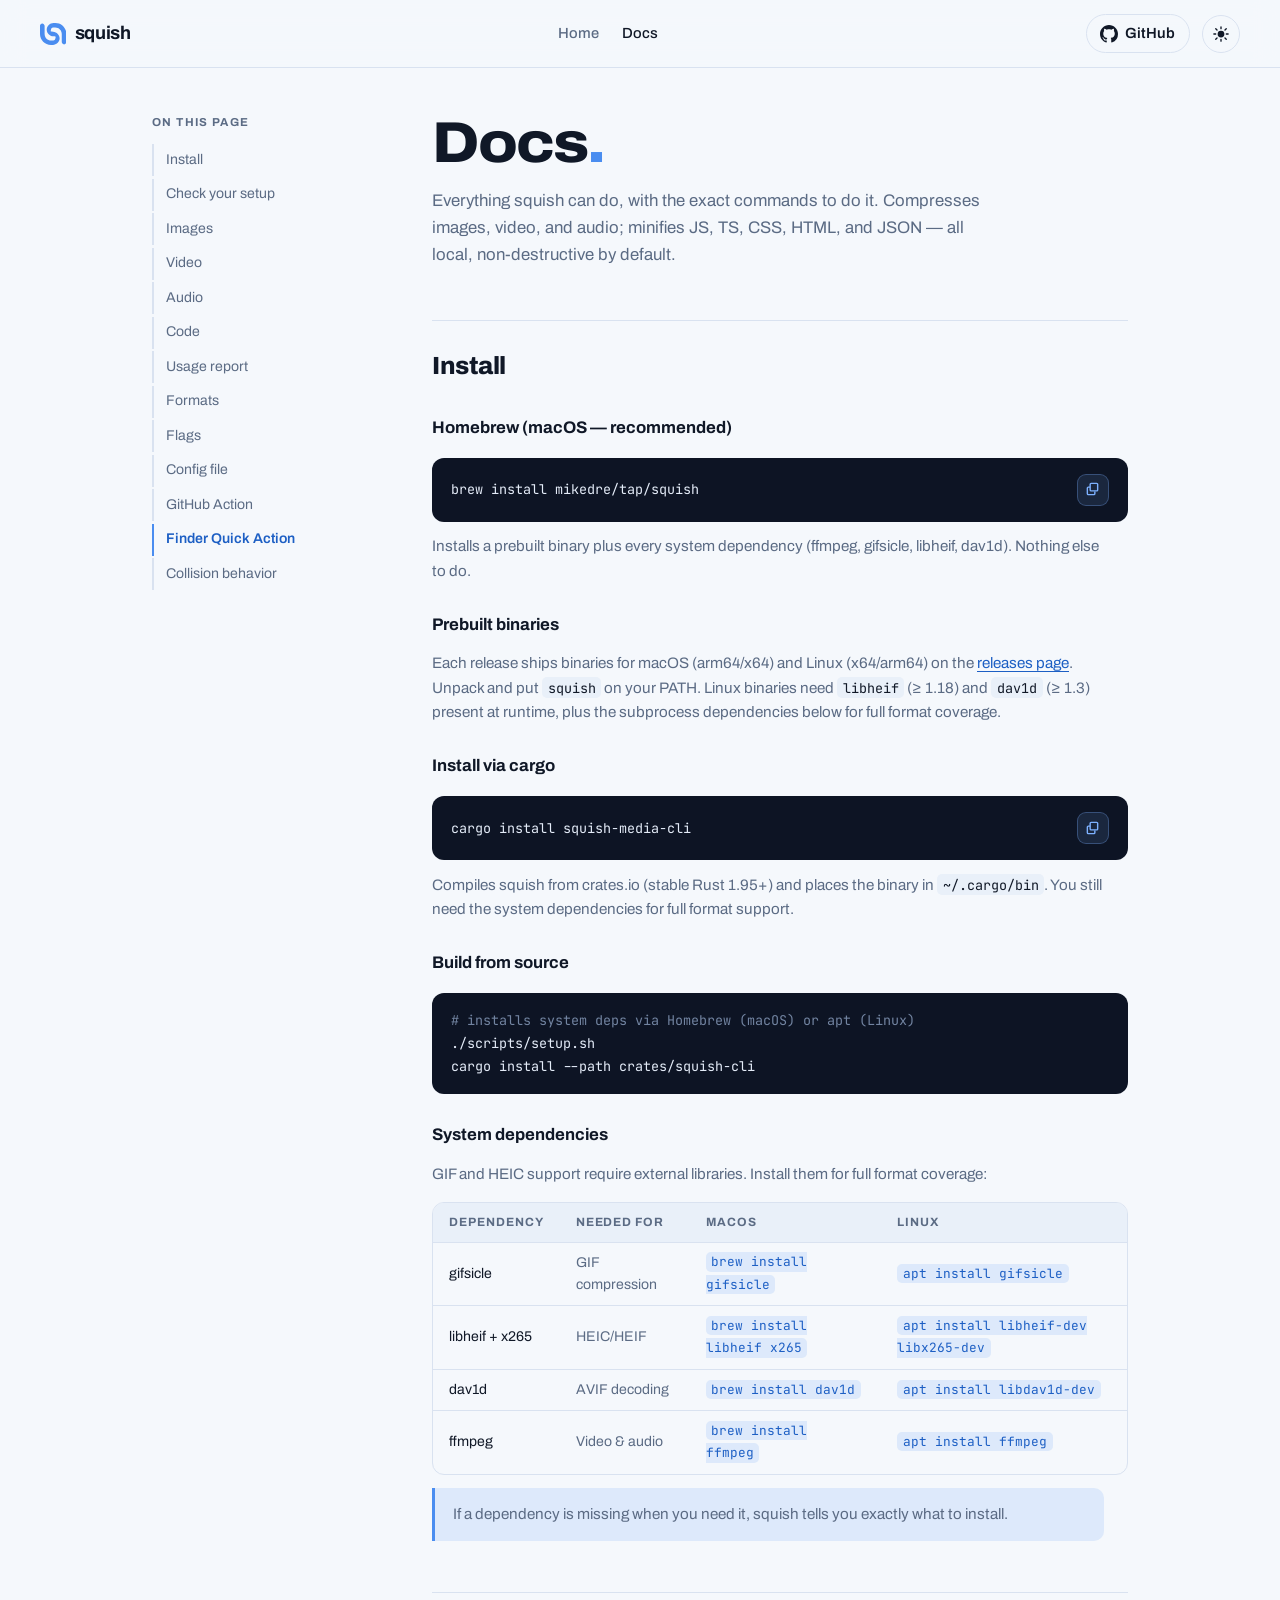
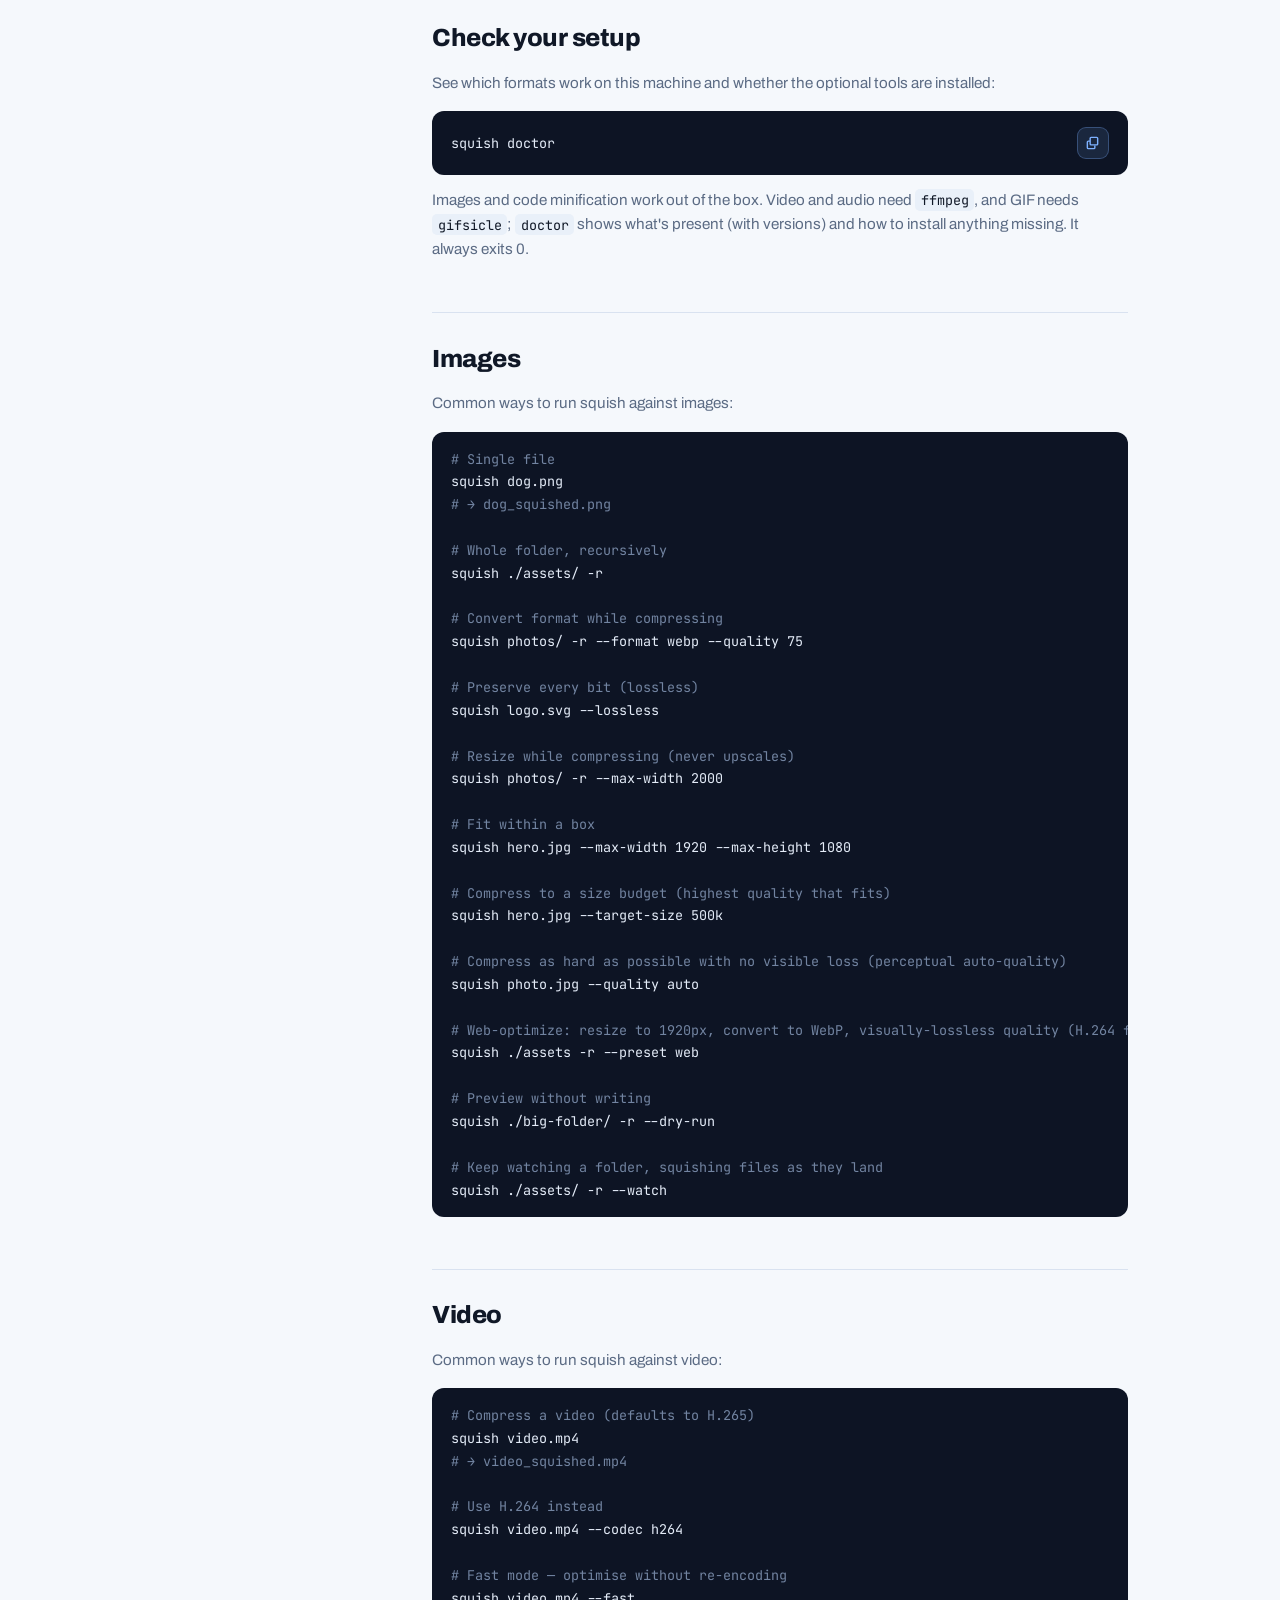
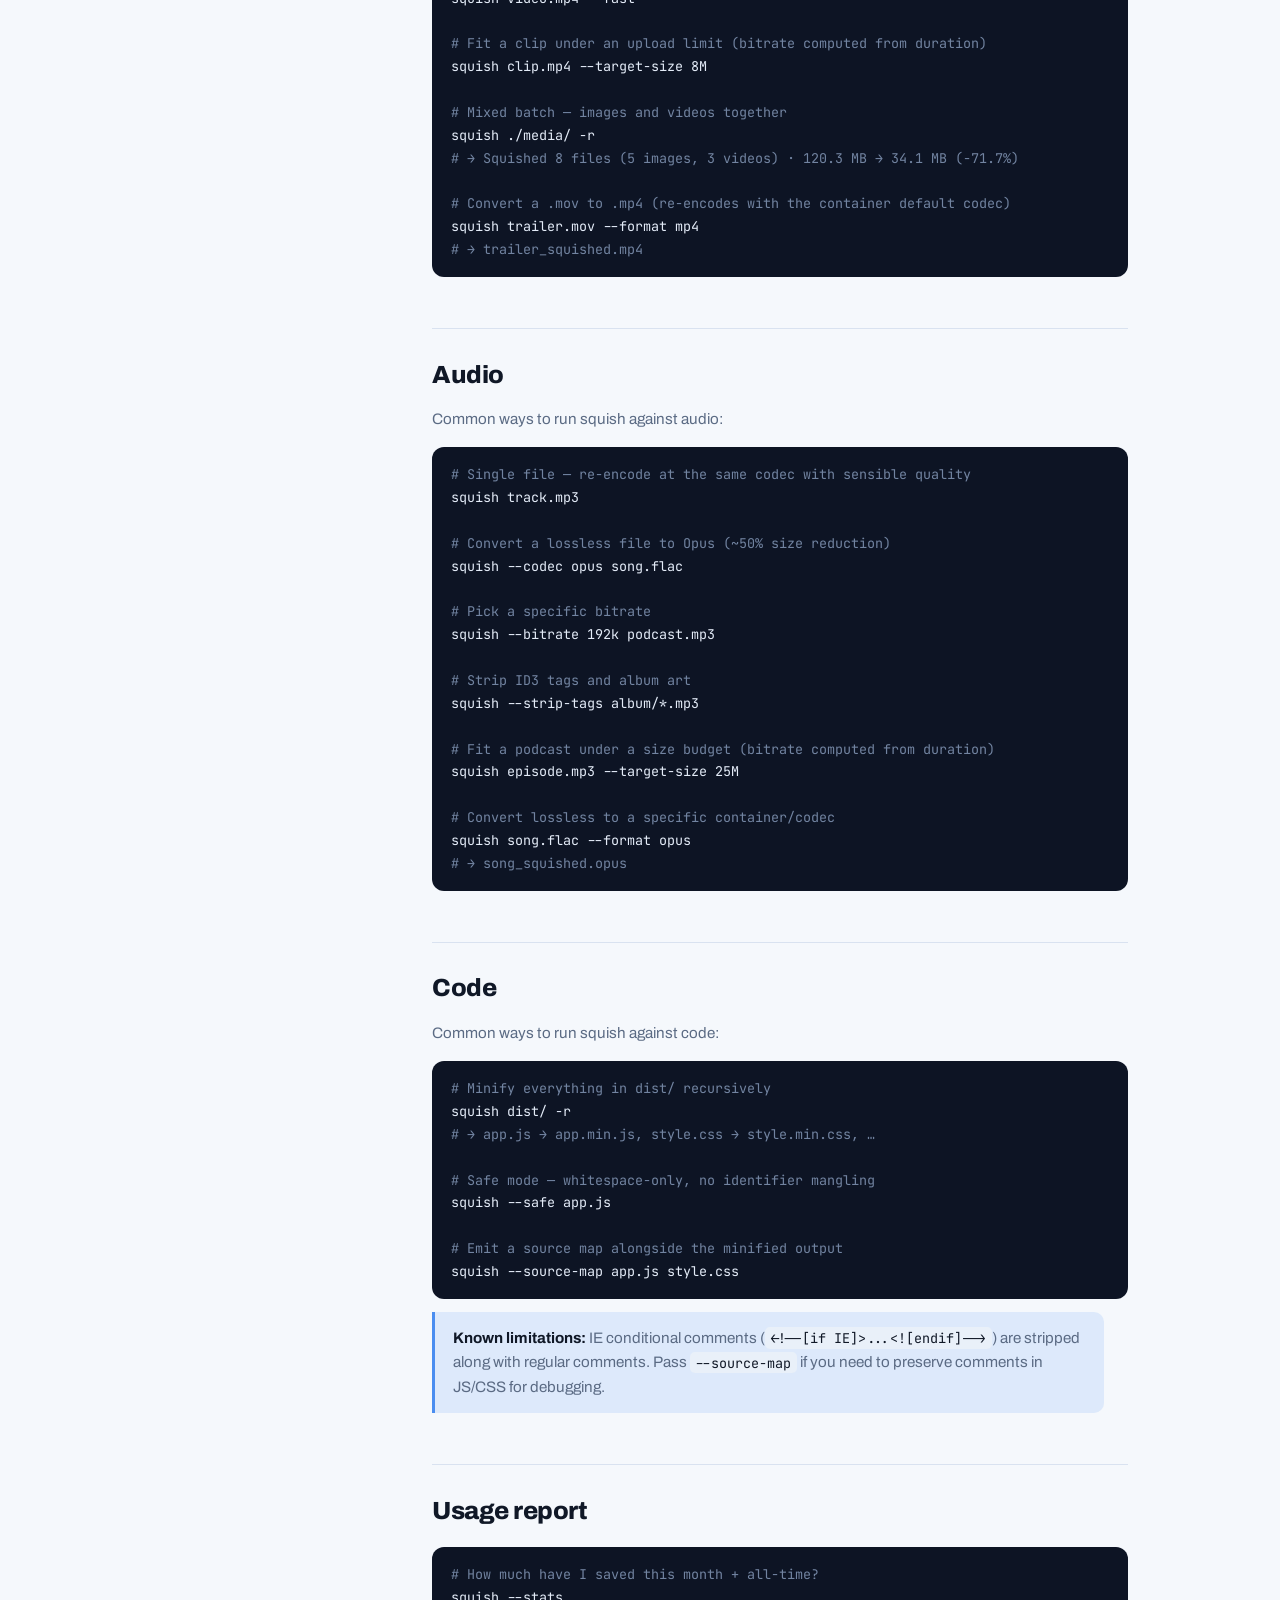
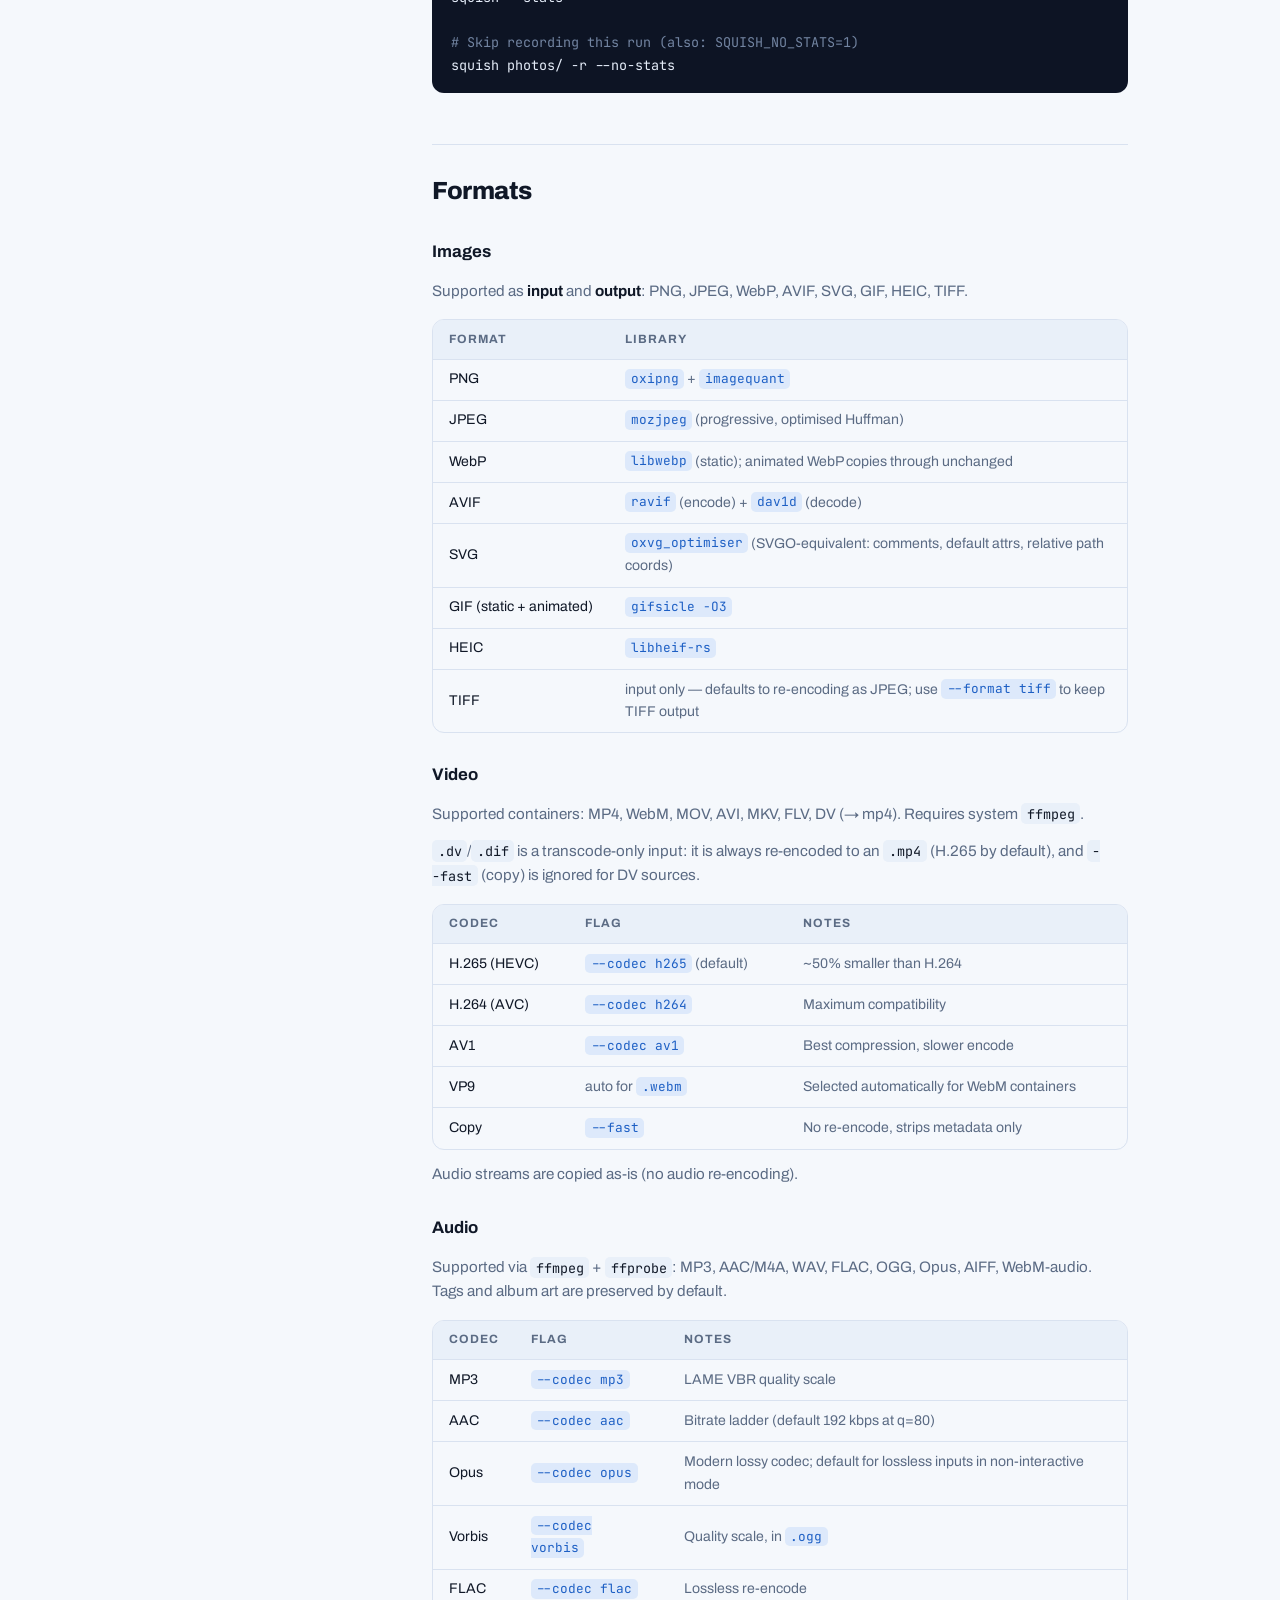
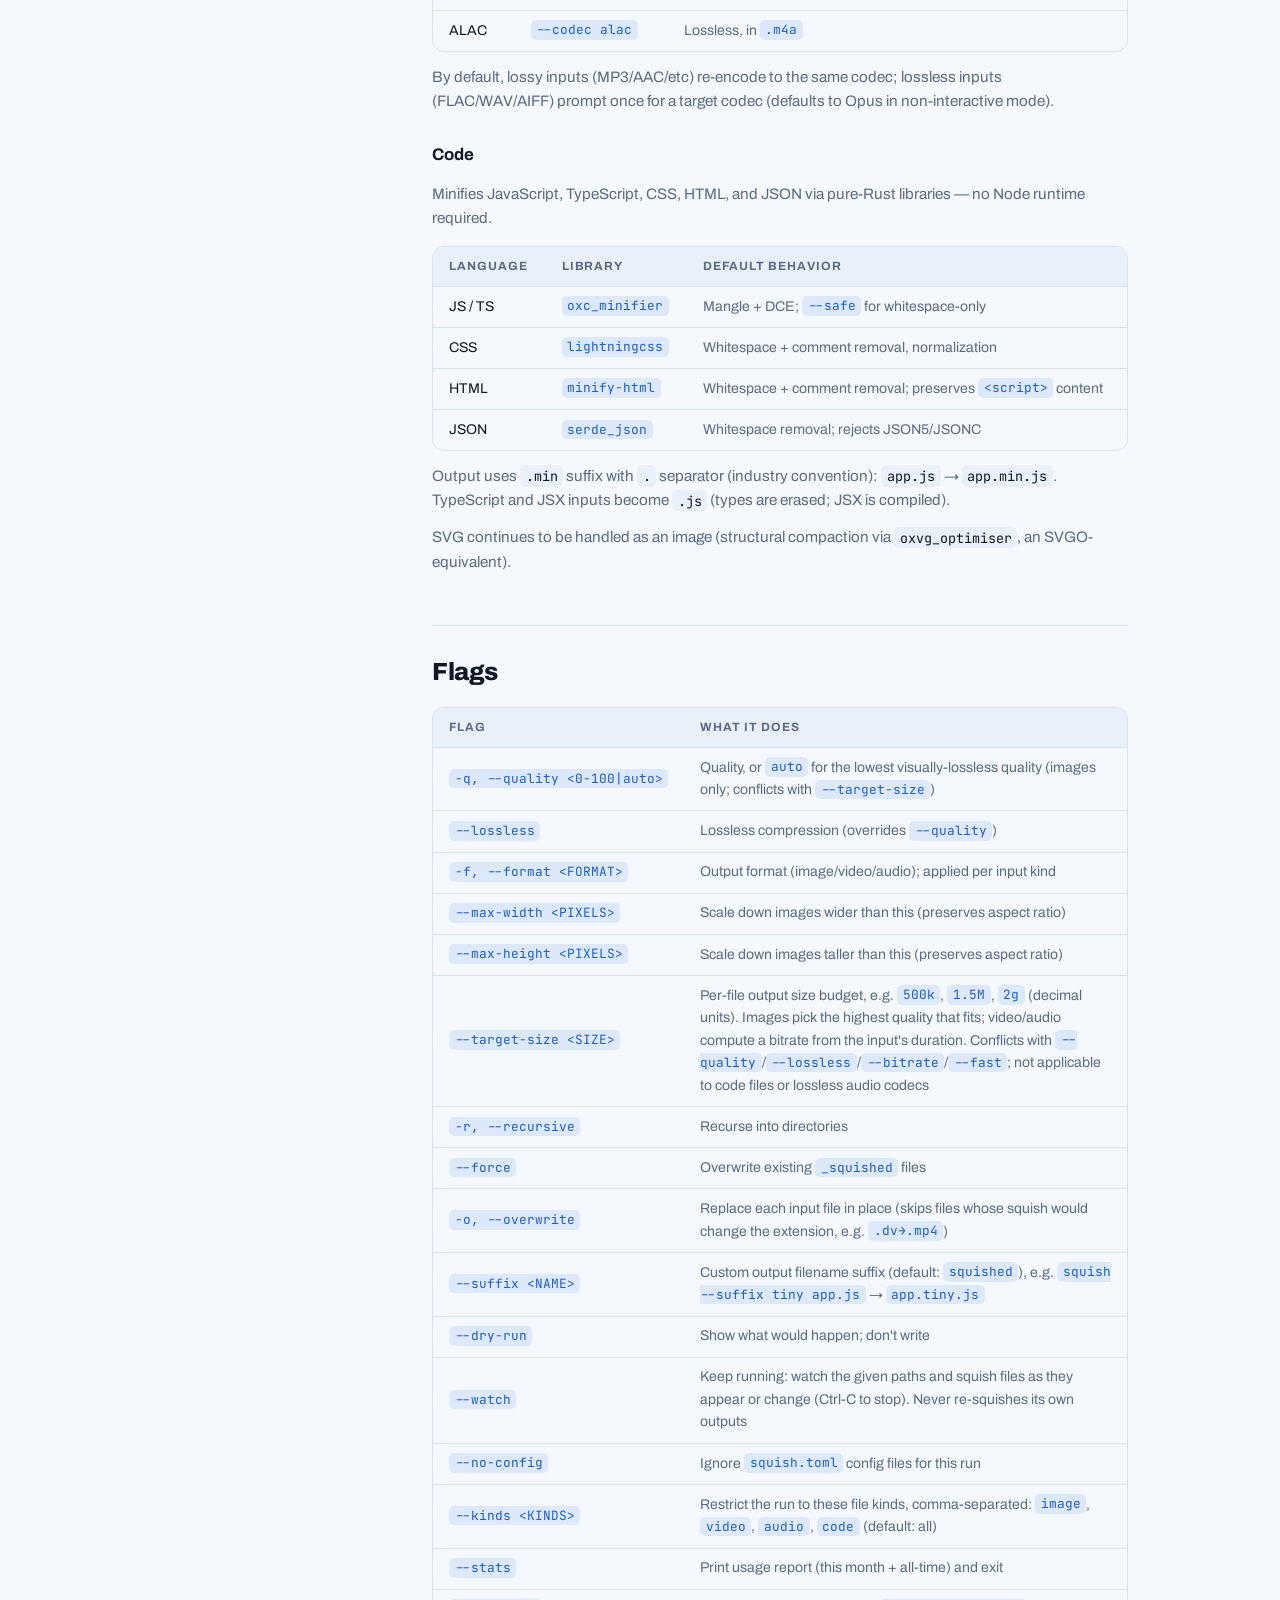
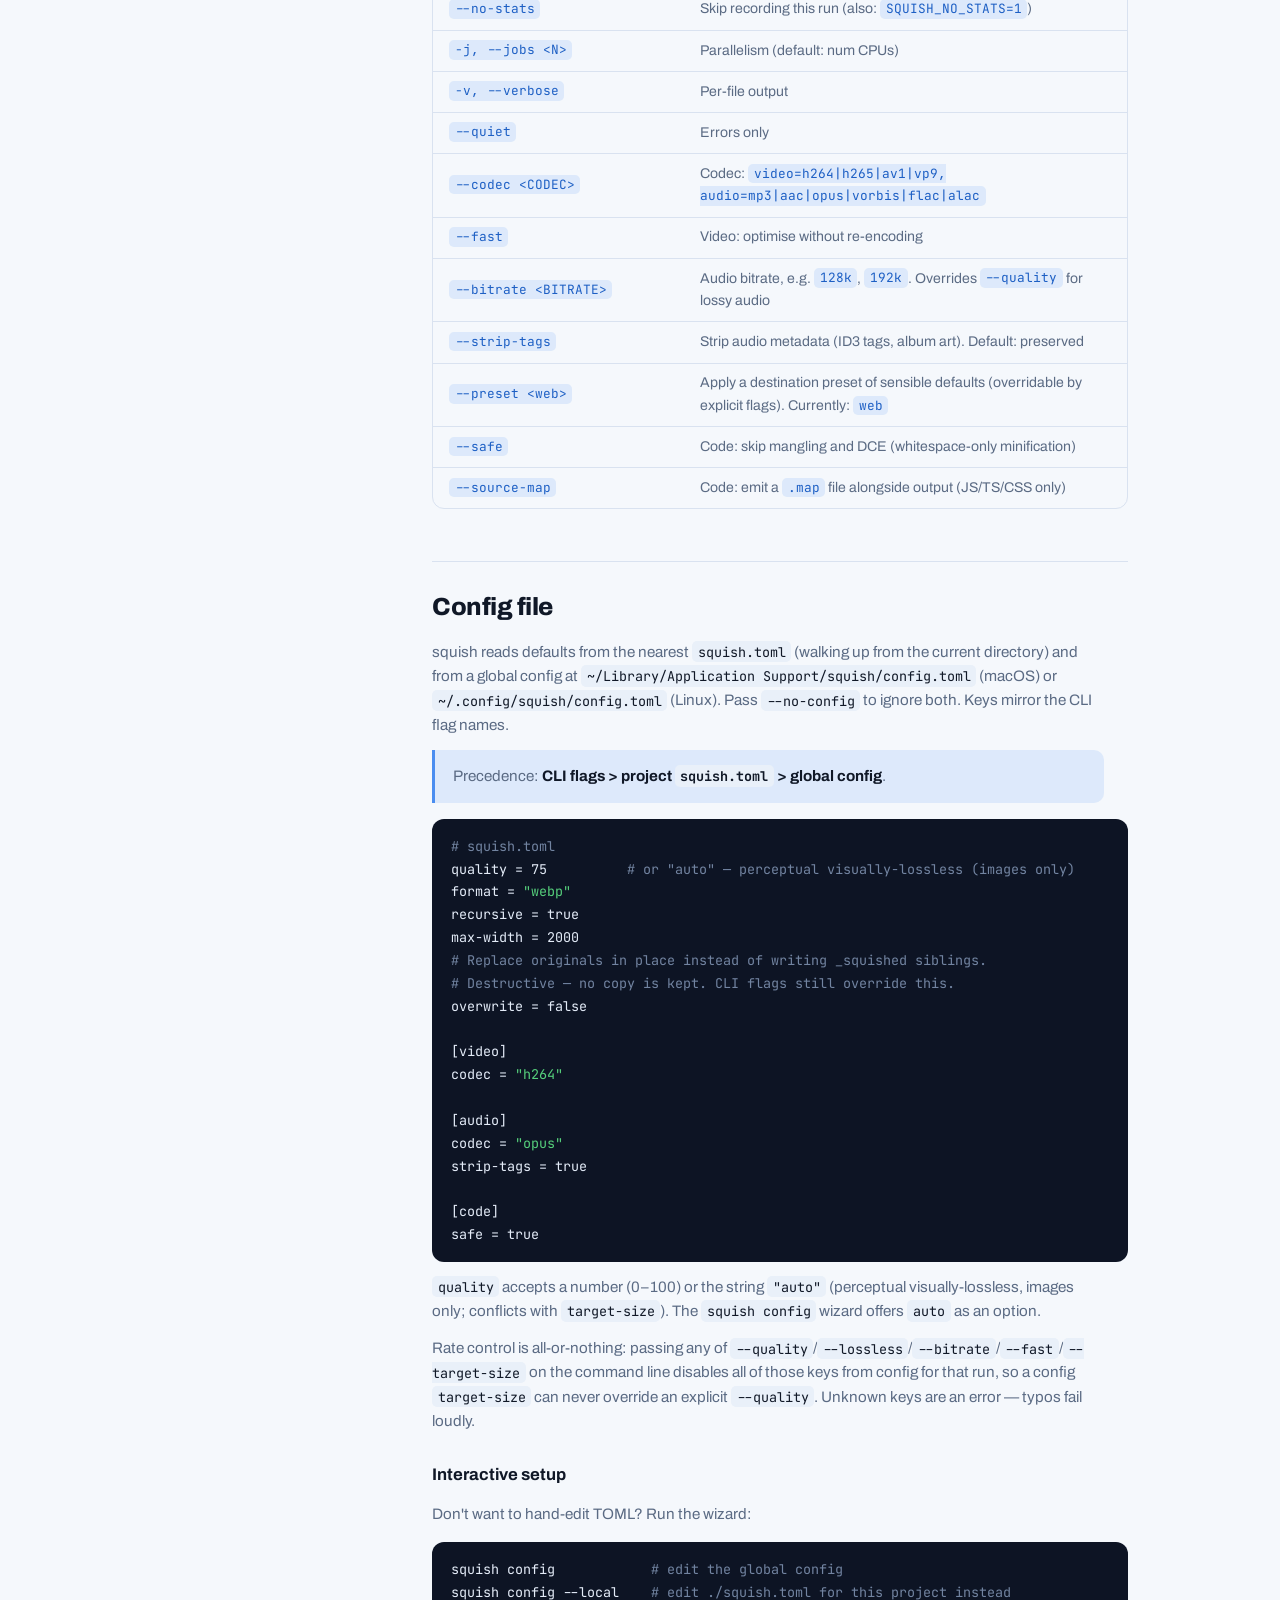
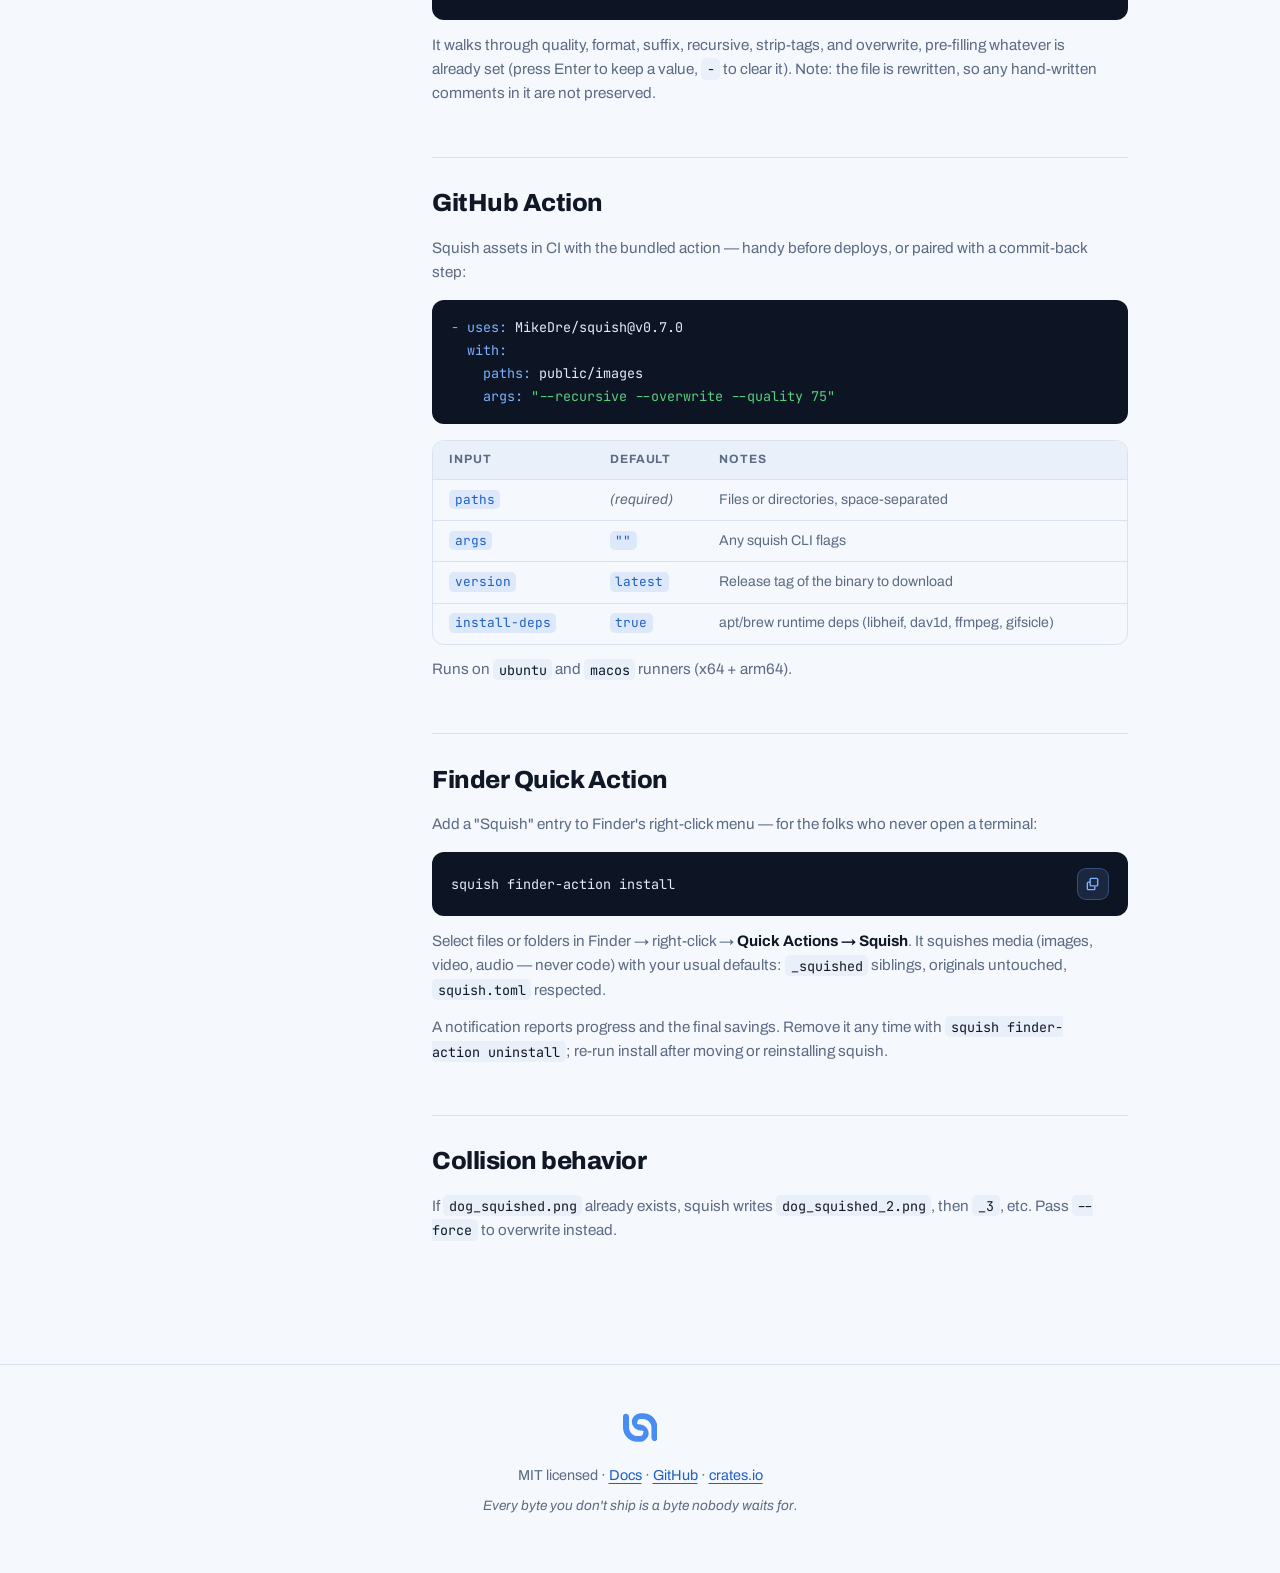
==== site/docs.html @ 33c66fcb "🐛 Fixed: Docs QA fixes across themes and widths [feature/site-blue-docs]" ====
<!doctype html>
<html lang="en">
<head>
  <meta charset="utf-8">
  <meta name="viewport" content="width=device-width, initial-scale=1">
  <title>squish docs — every flag, format, and workflow</title>
  <meta name="description"
    content="Full usage documentation for squish: install, images, video, audio, code, flags, config, CI, and Finder integration.">
  <link rel="icon" href="assets/icon.svg" type="image/svg+xml">
  <link rel="preconnect" href="https://fonts.googleapis.com">
  <link rel="preconnect" href="https://fonts.gstatic.com" crossorigin>
  <link
    href="https://fonts.googleapis.com/css2?family=Archivo:ital,wdth,wght@0,62..125,100..900&family=JetBrains+Mono:wght@400;500;700&display=swap"
    rel="stylesheet">
  <link rel="stylesheet" href="style.css">
  <link rel="stylesheet" href="docs.css">
</head>
<body>
  <a class="skip-link" href="#main">Skip to content</a>

  <header class="nav">
    <a class="nav-brand" href="index.html" aria-label="squish — back to top">
      <svg class="nav-mark" viewBox="0 0 13.5 11.4" aria-hidden="true">
        <path d="M10.2,8.1c0-1.9-1.5-3.5-3.4-3.6s-1.1-.4-1.1-1,.4-1.2,1.1-1.2h1.1c1.9,0,3.4,1.5,3.4,3.4v4.2c0,.6.5,1.2,1.2,1.2h0c.6,0,1.2-.5,1.2-1.2v-4.2c0-3.1-2.5-5.7-5.7-5.7h-1c-1.8,0-3.4,1.5-3.5,3.3s1.5,3.5,3.4,3.6,1.1.4,1.1,1-.4,1.2-1.1,1.2h-1.1c-1.9,0-3.4-1.5-3.4-3.4V1.4C2.3.7,1.8.2,1.2.2h0C.5.2,0,.7,0,1.4v4.3c0,3.1,2.5,5.7,5.7,5.7s.7,0,1,0c1.8,0,3.4-1.5,3.5-3.3Z"/>
      </svg>
      <span class="nav-name">squish</span>
    </a>
    <nav class="nav-links" aria-label="Sections">
      <a href="index.html">Home</a>
      <a href="docs.html" aria-current="page">Docs</a>
    </nav>
    <div class="nav-actions">
      <a class="nav-github" href="https://github.com/MikeDre/squish">
        <svg viewBox="0 0 16 16" width="18" height="18" aria-hidden="true">
          <path fill="currentColor" d="M8 0C3.58 0 0 3.58 0 8c0 3.54 2.29 6.53 5.47 7.59.4.07.55-.17.55-.38 0-.19-.01-.82-.01-1.49-2.01.37-2.53-.49-2.69-.94-.09-.23-.48-.94-.82-1.13-.28-.15-.68-.52-.01-.53.63-.01 1.08.58 1.23.82.72 1.21 1.87.87 2.33.66.07-.52.28-.87.51-1.07-1.78-.2-3.64-.89-3.64-3.95 0-.87.31-1.59.82-2.15-.08-.2-.36-1.02.08-2.12 0 0 .67-.21 2.2.82.64-.18 1.32-.27 2-.27s1.36.09 2 .27c1.53-1.04 2.2-.82 2.2-.82.44 1.1.16 1.92.08 2.12.51.56.82 1.27.82 2.15 0 3.07-1.87 3.75-3.65 3.95.29.25.54.73.54 1.48 0 1.07-.01 1.93-.01 2.2 0 .21.15.46.55.38A8.01 8.01 0 0 0 16 8c0-4.42-3.58-8-8-8z"/>
        </svg>
        <span>GitHub</span>
      </a>
      <button class="theme-toggle" type="button" aria-label="Switch to dark mode">
        <svg class="icon-sun" viewBox="0 0 24 24" width="18" height="18" aria-hidden="true">
          <circle cx="12" cy="12" r="4.5" fill="currentColor"/>
          <g stroke="currentColor" stroke-width="1.8" stroke-linecap="round">
            <path d="M12 2.5v2.4M12 19.1v2.4M2.5 12h2.4M19.1 12h2.4M5 5l1.7 1.7M17.3 17.3 19 19M19 5l-1.7 1.7M6.7 17.3 5 19"/>
          </g>
        </svg>
        <svg class="icon-moon" viewBox="0 0 24 24" width="18" height="18" aria-hidden="true">
          <path fill="currentColor" d="M20.6 14.2a8.6 8.6 0 0 1-10.8-10.8A8.9 8.9 0 1 0 20.6 14.2z"/>
        </svg>
      </button>
    </div>
  </header>

  <main id="main">
    <div class="docs-layout">
      <nav class="docs-sidebar" aria-label="On this page">
        <p class="toc-label">On this page</p>
        <ul class="toc">
          <li><a href="#install">Install</a></li>
          <li><a href="#doctor">Check your setup</a></li>
          <li><a href="#images">Images</a></li>
          <li><a href="#video">Video</a></li>
          <li><a href="#audio">Audio</a></li>
          <li><a href="#code">Code</a></li>
          <li><a href="#stats">Usage report</a></li>
          <li><a href="#formats">Formats</a></li>
          <li><a href="#flags">Flags</a></li>
          <li><a href="#config">Config file</a></li>
          <li><a href="#github-action">GitHub Action</a></li>
          <li><a href="#finder-quick-action">Finder Quick Action</a></li>
          <li><a href="#collisions">Collision behavior</a></li>
        </ul>
      </nav>

      <article class="docs-article">
        <h1 class="docs-title">Docs<span class="accent">.</span></h1>
        <p class="docs-intro">
          Everything squish can do, with the exact commands to do it. Compresses images,
          video, and audio; minifies JS, TS, CSS, HTML, and JSON — all local,
          non-destructive by default.
        </p>

        <details class="docs-toc-mobile">
          <summary>On this page</summary>
          <ul class="toc">
            <li><a href="#install">Install</a></li>
            <li><a href="#doctor">Check your setup</a></li>
            <li><a href="#images">Images</a></li>
            <li><a href="#video">Video</a></li>
            <li><a href="#audio">Audio</a></li>
            <li><a href="#code">Code</a></li>
            <li><a href="#stats">Usage report</a></li>
            <li><a href="#formats">Formats</a></li>
            <li><a href="#flags">Flags</a></li>
            <li><a href="#config">Config file</a></li>
            <li><a href="#github-action">GitHub Action</a></li>
            <li><a href="#finder-quick-action">Finder Quick Action</a></li>
            <li><a href="#collisions">Collision behavior</a></li>
          </ul>
        </details>

        <section class="docs-section" id="install">
          <h2 class="docs-h2">Install</h2>

          <h3 class="docs-h3">Homebrew (macOS — recommended)</h3>
          <pre class="code-block has-copy"><code>brew install mikedre/tap/squish</code><button
            class="copy-btn" type="button" data-copy="brew install mikedre/tap/squish"
            aria-label="Copy Homebrew command"><svg viewBox="0 0 16 16" width="15" height="15"
            aria-hidden="true"><path fill="none" stroke="currentColor" stroke-width="1.5"
            d="M5.5 5.5h-2a1 1 0 0 0-1 1v6a1 1 0 0 0 1 1h6a1 1 0 0 0 1-1v-2m-4-9h6a1 1 0 0 1 1 1v6a1 1 0 0 1-1 1h-6a1 1 0 0 1-1-1v-6a1 1 0 0 1 1-1z"/></svg></button></pre>
          <p>Installs a prebuilt binary plus every system dependency (ffmpeg, gifsicle, libheif,
            dav1d). Nothing else to do.</p>

          <h3 class="docs-h3">Prebuilt binaries</h3>
          <p>Each release ships binaries for macOS (arm64/x64) and Linux (x64/arm64) on the
            <a href="https://github.com/MikeDre/squish/releases">releases page</a>. Unpack and put
            <code>squish</code> on your PATH. Linux binaries need <code>libheif</code> (≥ 1.18) and
            <code>dav1d</code> (≥ 1.3) present at runtime, plus the subprocess dependencies below
            for full format coverage.</p>

          <h3 class="docs-h3">Install via cargo</h3>
          <pre class="code-block has-copy"><code>cargo install squish-media-cli</code><button
            class="copy-btn" type="button" data-copy="cargo install squish-media-cli"
            aria-label="Copy cargo command"><svg viewBox="0 0 16 16" width="15" height="15"
            aria-hidden="true"><path fill="none" stroke="currentColor" stroke-width="1.5"
            d="M5.5 5.5h-2a1 1 0 0 0-1 1v6a1 1 0 0 0 1 1h6a1 1 0 0 0 1-1v-2m-4-9h6a1 1 0 0 1 1 1v6a1 1 0 0 1-1 1h-6a1 1 0 0 1-1-1v-6a1 1 0 0 1 1-1z"/></svg></button></pre>
          <p>Compiles squish from crates.io (stable Rust 1.95+) and places the binary in
            <code>~/.cargo/bin</code>. You still need the system dependencies for full format
            support.</p>

          <h3 class="docs-h3">Build from source</h3>
          <pre class="code-block"><code><span class="c-comment"># installs system deps via Homebrew (macOS) or apt (Linux)</span>
./scripts/setup.sh
cargo install --path crates/squish-cli</code></pre>

          <h3 class="docs-h3">System dependencies</h3>
          <p>GIF and HEIC support require external libraries. Install them for full format
            coverage:</p>
          <div class="docs-table-wrap">
            <table class="docs-table">
              <thead><tr><th>Dependency</th><th>Needed for</th><th>macOS</th><th>Linux</th></tr></thead>
              <tbody>
                <tr><td>gifsicle</td><td>GIF compression</td><td><code>brew install gifsicle</code></td><td><code>apt install gifsicle</code></td></tr>
                <tr><td>libheif + x265</td><td>HEIC/HEIF</td><td><code>brew install libheif x265</code></td><td><code>apt install libheif-dev libx265-dev</code></td></tr>
                <tr><td>dav1d</td><td>AVIF decoding</td><td><code>brew install dav1d</code></td><td><code>apt install libdav1d-dev</code></td></tr>
                <tr><td>ffmpeg</td><td>Video &amp; audio</td><td><code>brew install ffmpeg</code></td><td><code>apt install ffmpeg</code></td></tr>
              </tbody>
            </table>
          </div>
          <p class="docs-note">If a dependency is missing when you need it, squish tells you
            exactly what to install.</p>
        </section>

        <section class="docs-section" id="doctor">
          <h2 class="docs-h2">Check your setup</h2>
          <p>See which formats work on this machine and whether the optional tools are
            installed:</p>
          <pre class="code-block has-copy"><code>squish doctor</code><button
            class="copy-btn" type="button" data-copy="squish doctor"
            aria-label="Copy doctor command"><svg viewBox="0 0 16 16" width="15" height="15"
            aria-hidden="true"><path fill="none" stroke="currentColor" stroke-width="1.5"
            d="M5.5 5.5h-2a1 1 0 0 0-1 1v6a1 1 0 0 0 1 1h6a1 1 0 0 0 1-1v-2m-4-9h6a1 1 0 0 1 1 1v6a1 1 0 0 1-1 1h-6a1 1 0 0 1-1-1v-6a1 1 0 0 1 1-1z"/></svg></button></pre>
          <p>Images and code minification work out of the box. Video and audio need
            <code>ffmpeg</code>, and GIF needs <code>gifsicle</code>; <code>doctor</code> shows
            what's present (with versions) and how to install anything missing. It always
            exits 0.</p>
        </section>

        <section class="docs-section" id="images">
          <h2 class="docs-h2">Images</h2>
          <p>Common ways to run squish against images:</p>
          <pre class="code-block"><code><span class="c-comment"># Single file</span>
squish dog.png
<span class="c-comment"># → dog_squished.png</span>

<span class="c-comment"># Whole folder, recursively</span>
squish ./assets/ -r

<span class="c-comment"># Convert format while compressing</span>
squish photos/ -r --format webp --quality 75

<span class="c-comment"># Preserve every bit (lossless)</span>
squish logo.svg --lossless

<span class="c-comment"># Resize while compressing (never upscales)</span>
squish photos/ -r --max-width 2000

<span class="c-comment"># Fit within a box</span>
squish hero.jpg --max-width 1920 --max-height 1080

<span class="c-comment"># Compress to a size budget (highest quality that fits)</span>
squish hero.jpg --target-size 500k

<span class="c-comment"># Compress as hard as possible with no visible loss (perceptual auto-quality)</span>
squish photo.jpg --quality auto

<span class="c-comment"># Web-optimize: resize to 1920px, convert to WebP, visually-lossless quality (H.264 for video)</span>
squish ./assets -r --preset web

<span class="c-comment"># Preview without writing</span>
squish ./big-folder/ -r --dry-run

<span class="c-comment"># Keep watching a folder, squishing files as they land</span>
squish ./assets/ -r --watch</code></pre>
        </section>

        <section class="docs-section" id="video">
          <h2 class="docs-h2">Video</h2>
          <p>Common ways to run squish against video:</p>
          <pre class="code-block"><code><span class="c-comment"># Compress a video (defaults to H.265)</span>
squish video.mp4
<span class="c-comment"># → video_squished.mp4</span>

<span class="c-comment"># Use H.264 instead</span>
squish video.mp4 --codec h264

<span class="c-comment"># Fast mode — optimise without re-encoding</span>
squish video.mp4 --fast

<span class="c-comment"># Fit a clip under an upload limit (bitrate computed from duration)</span>
squish clip.mp4 --target-size 8M

<span class="c-comment"># Mixed batch — images and videos together</span>
squish ./media/ -r
<span class="c-comment"># → Squished 8 files (5 images, 3 videos) · 120.3 MB → 34.1 MB (-71.7%)</span>

<span class="c-comment"># Convert a .mov to .mp4 (re-encodes with the container default codec)</span>
squish trailer.mov --format mp4
<span class="c-comment"># → trailer_squished.mp4</span></code></pre>
        </section>

        <section class="docs-section" id="audio">
          <h2 class="docs-h2">Audio</h2>
          <p>Common ways to run squish against audio:</p>
          <pre class="code-block"><code><span class="c-comment"># Single file — re-encode at the same codec with sensible quality</span>
squish track.mp3

<span class="c-comment"># Convert a lossless file to Opus (~50% size reduction)</span>
squish --codec opus song.flac

<span class="c-comment"># Pick a specific bitrate</span>
squish --bitrate 192k podcast.mp3

<span class="c-comment"># Strip ID3 tags and album art</span>
squish --strip-tags album/*.mp3

<span class="c-comment"># Fit a podcast under a size budget (bitrate computed from duration)</span>
squish episode.mp3 --target-size 25M

<span class="c-comment"># Convert lossless to a specific container/codec</span>
squish song.flac --format opus
<span class="c-comment"># → song_squished.opus</span></code></pre>
        </section>

        <section class="docs-section" id="code">
          <h2 class="docs-h2">Code</h2>
          <p>Common ways to run squish against code:</p>
          <pre class="code-block"><code><span class="c-comment"># Minify everything in dist/ recursively</span>
squish dist/ -r
<span class="c-comment"># → app.js → app.min.js, style.css → style.min.css, …</span>

<span class="c-comment"># Safe mode — whitespace-only, no identifier mangling</span>
squish --safe app.js

<span class="c-comment"># Emit a source map alongside the minified output</span>
squish --source-map app.js style.css</code></pre>
          <p class="docs-note"><strong>Known limitations:</strong> IE conditional comments
            (<code>&lt;!--[if IE]&gt;...&lt;![endif]--&gt;</code>) are stripped along with
            regular comments. Pass <code>--source-map</code> if you need to preserve comments
            in JS/CSS for debugging.</p>
        </section>

        <section class="docs-section" id="stats">
          <h2 class="docs-h2">Usage report</h2>
          <pre class="code-block"><code><span class="c-comment"># How much have I saved this month + all-time?</span>
squish --stats

<span class="c-comment"># Skip recording this run (also: SQUISH_NO_STATS=1)</span>
squish photos/ -r --no-stats</code></pre>
        </section>

        <section class="docs-section" id="formats">
          <h2 class="docs-h2">Formats</h2>

          <h3 class="docs-h3">Images</h3>
          <p>Supported as <strong>input</strong> and <strong>output</strong>: PNG, JPEG,
            WebP, AVIF, SVG, GIF, HEIC, TIFF.</p>
          <div class="docs-table-wrap">
            <table class="docs-table">
              <thead><tr><th>Format</th><th>Library</th></tr></thead>
              <tbody>
                <tr><td>PNG</td><td><code>oxipng</code> + <code>imagequant</code></td></tr>
                <tr><td>JPEG</td><td><code>mozjpeg</code> (progressive, optimised Huffman)</td></tr>
                <tr><td>WebP</td><td><code>libwebp</code> (static); animated WebP copies through unchanged</td></tr>
                <tr><td>AVIF</td><td><code>ravif</code> (encode) + <code>dav1d</code> (decode)</td></tr>
                <tr><td>SVG</td><td><code>oxvg_optimiser</code> (SVGO-equivalent: comments, default attrs, relative path coords)</td></tr>
                <tr><td>GIF (static + animated)</td><td><code>gifsicle -O3</code></td></tr>
                <tr><td>HEIC</td><td><code>libheif-rs</code></td></tr>
                <tr><td>TIFF</td><td>input only — defaults to re-encoding as JPEG; use <code>--format tiff</code> to keep TIFF output</td></tr>
              </tbody>
            </table>
          </div>

          <h3 class="docs-h3">Video</h3>
          <p>Supported containers: MP4, WebM, MOV, AVI, MKV, FLV, DV (→ mp4). Requires
            system <code>ffmpeg</code>.</p>
          <p><code>.dv</code>/<code>.dif</code> is a transcode-only input: it is always
            re-encoded to an <code>.mp4</code> (H.265 by default), and <code>--fast</code>
            (copy) is ignored for DV sources.</p>
          <div class="docs-table-wrap">
            <table class="docs-table">
              <thead><tr><th>Codec</th><th>Flag</th><th>Notes</th></tr></thead>
              <tbody>
                <tr><td>H.265 (HEVC)</td><td><code>--codec h265</code> (default)</td><td>~50% smaller than H.264</td></tr>
                <tr><td>H.264 (AVC)</td><td><code>--codec h264</code></td><td>Maximum compatibility</td></tr>
                <tr><td>AV1</td><td><code>--codec av1</code></td><td>Best compression, slower encode</td></tr>
                <tr><td>VP9</td><td>auto for <code>.webm</code></td><td>Selected automatically for WebM containers</td></tr>
                <tr><td>Copy</td><td><code>--fast</code></td><td>No re-encode, strips metadata only</td></tr>
              </tbody>
            </table>
          </div>
          <p>Audio streams are copied as-is (no audio re-encoding).</p>

          <h3 class="docs-h3">Audio</h3>
          <p>Supported via <code>ffmpeg</code> + <code>ffprobe</code>: MP3, AAC/M4A, WAV,
            FLAC, OGG, Opus, AIFF, WebM-audio. Tags and album art are preserved by default.</p>
          <div class="docs-table-wrap">
            <table class="docs-table">
              <thead><tr><th>Codec</th><th>Flag</th><th>Notes</th></tr></thead>
              <tbody>
                <tr><td>MP3</td><td><code>--codec mp3</code></td><td>LAME VBR quality scale</td></tr>
                <tr><td>AAC</td><td><code>--codec aac</code></td><td>Bitrate ladder (default 192 kbps at q=80)</td></tr>
                <tr><td>Opus</td><td><code>--codec opus</code></td><td>Modern lossy codec; default for lossless inputs in non-interactive mode</td></tr>
                <tr><td>Vorbis</td><td><code>--codec vorbis</code></td><td>Quality scale, in <code>.ogg</code></td></tr>
                <tr><td>FLAC</td><td><code>--codec flac</code></td><td>Lossless re-encode</td></tr>
                <tr><td>ALAC</td><td><code>--codec alac</code></td><td>Lossless, in <code>.m4a</code></td></tr>
              </tbody>
            </table>
          </div>
          <p>By default, lossy inputs (MP3/AAC/etc) re-encode to the same codec; lossless
            inputs (FLAC/WAV/AIFF) prompt once for a target codec (defaults to Opus in
            non-interactive mode).</p>

          <h3 class="docs-h3">Code</h3>
          <p>Minifies JavaScript, TypeScript, CSS, HTML, and JSON via pure-Rust libraries —
            no Node runtime required.</p>
          <div class="docs-table-wrap">
            <table class="docs-table">
              <thead><tr><th>Language</th><th>Library</th><th>Default behavior</th></tr></thead>
              <tbody>
                <tr><td>JS / TS</td><td><code>oxc_minifier</code></td><td>Mangle + DCE; <code>--safe</code> for whitespace-only</td></tr>
                <tr><td>CSS</td><td><code>lightningcss</code></td><td>Whitespace + comment removal, normalization</td></tr>
                <tr><td>HTML</td><td><code>minify-html</code></td><td>Whitespace + comment removal; preserves <code>&lt;script&gt;</code> content</td></tr>
                <tr><td>JSON</td><td><code>serde_json</code></td><td>Whitespace removal; rejects JSON5/JSONC</td></tr>
              </tbody>
            </table>
          </div>
          <p>Output uses <code>.min</code> suffix with <code>.</code> separator (industry
            convention): <code>app.js</code> → <code>app.min.js</code>. TypeScript and JSX
            inputs become <code>.js</code> (types are erased; JSX is compiled).</p>
          <p>SVG continues to be handled as an image (structural compaction via
            <code>oxvg_optimiser</code>, an SVGO-equivalent).</p>
        </section>

        <section class="docs-section" id="flags">
          <h2 class="docs-h2">Flags</h2>
          <div class="docs-table-wrap">
            <table class="docs-table">
              <thead><tr><th>Flag</th><th>What it does</th></tr></thead>
              <tbody>
                <tr><td><code>-q, --quality &lt;0-100|auto&gt;</code></td>
                  <td>Quality, or <code>auto</code> for the lowest visually-lossless quality (images
                    only; conflicts with <code>--target-size</code>)</td></tr>
                <tr><td><code>--lossless</code></td>
                  <td>Lossless compression (overrides <code>--quality</code>)</td></tr>
                <tr><td><code>-f, --format &lt;FORMAT&gt;</code></td>
                  <td>Output format (image/video/audio); applied per input kind</td></tr>
                <tr><td><code>--max-width &lt;PIXELS&gt;</code></td>
                  <td>Scale down images wider than this (preserves aspect ratio)</td></tr>
                <tr><td><code>--max-height &lt;PIXELS&gt;</code></td>
                  <td>Scale down images taller than this (preserves aspect ratio)</td></tr>
                <tr><td><code>--target-size &lt;SIZE&gt;</code></td>
                  <td>Per-file output size budget, e.g. <code>500k</code>, <code>1.5M</code>,
                    <code>2g</code> (decimal units). Images pick the highest quality that fits;
                    video/audio compute a bitrate from the input's duration. Conflicts with
                    <code>--quality</code>/<code>--lossless</code>/<code>--bitrate</code>/<code>--fast</code>;
                    not applicable to code files or lossless audio codecs</td></tr>
                <tr><td><code>-r, --recursive</code></td>
                  <td>Recurse into directories</td></tr>
                <tr><td><code>--force</code></td>
                  <td>Overwrite existing <code>_squished</code> files</td></tr>
                <tr><td><code>-o, --overwrite</code></td>
                  <td>Replace each input file in place (skips files whose squish would change the
                    extension, e.g. <code>.dv→.mp4</code>)</td></tr>
                <tr><td><code>--suffix &lt;NAME&gt;</code></td>
                  <td>Custom output filename suffix (default: <code>squished</code>), e.g. <code>squish --suffix tiny app.js</code> → <code>app.tiny.js</code></td></tr>
                <tr><td><code>--dry-run</code></td>
                  <td>Show what would happen; don't write</td></tr>
                <tr><td><code>--watch</code></td>
                  <td>Keep running: watch the given paths and squish files as they appear or change
                    (Ctrl-C to stop). Never re-squishes its own outputs</td></tr>
                <tr><td><code>--no-config</code></td>
                  <td>Ignore <code>squish.toml</code> config files for this run</td></tr>
                <tr><td><code>--kinds &lt;KINDS&gt;</code></td>
                  <td>Restrict the run to these file kinds, comma-separated: <code>image</code>,
                    <code>video</code>, <code>audio</code>, <code>code</code> (default: all)</td></tr>
                <tr><td><code>--stats</code></td>
                  <td>Print usage report (this month + all-time) and exit</td></tr>
                <tr><td><code>--no-stats</code></td>
                  <td>Skip recording this run (also: <code>SQUISH_NO_STATS=1</code>)</td></tr>
                <tr><td><code>-j, --jobs &lt;N&gt;</code></td>
                  <td>Parallelism (default: num CPUs)</td></tr>
                <tr><td><code>-v, --verbose</code></td>
                  <td>Per-file output</td></tr>
                <tr><td><code>--quiet</code></td>
                  <td>Errors only</td></tr>
                <tr><td><code>--codec &lt;CODEC&gt;</code></td>
                  <td>Codec: <code>video=h264|h265|av1|vp9, audio=mp3|aac|opus|vorbis|flac|alac</code></td></tr>
                <tr><td><code>--fast</code></td>
                  <td>Video: optimise without re-encoding</td></tr>
                <tr><td><code>--bitrate &lt;BITRATE&gt;</code></td>
                  <td>Audio bitrate, e.g. <code>128k</code>, <code>192k</code>. Overrides
                    <code>--quality</code> for lossy audio</td></tr>
                <tr><td><code>--strip-tags</code></td>
                  <td>Strip audio metadata (ID3 tags, album art). Default: preserved</td></tr>
                <tr><td><code>--preset &lt;web&gt;</code></td>
                  <td>Apply a destination preset of sensible defaults (overridable by explicit
                    flags). Currently: <code>web</code></td></tr>
                <tr><td><code>--safe</code></td>
                  <td>Code: skip mangling and DCE (whitespace-only minification)</td></tr>
                <tr><td><code>--source-map</code></td>
                  <td>Code: emit a <code>.map</code> file alongside output (JS/TS/CSS only)</td></tr>
              </tbody>
            </table>
          </div>
        </section>

        <section class="docs-section" id="config">
          <h2 class="docs-h2">Config file</h2>
          <p>squish reads defaults from the nearest <code>squish.toml</code> (walking up
            from the current directory) and from a global config at
            <code>~/Library/Application Support/squish/config.toml</code> (macOS) or
            <code>~/.config/squish/config.toml</code> (Linux). Pass <code>--no-config</code>
            to ignore both. Keys mirror the CLI flag names.</p>
          <p class="docs-note">Precedence: <strong>CLI flags &gt; project
            <code>squish.toml</code> &gt; global config</strong>.</p>
          <pre class="code-block"><code><span class="c-comment"># squish.toml</span>
quality = 75          <span class="c-comment"># or "auto" — perceptual visually-lossless (images only)</span>
format = <span class="c-str">"webp"</span>
recursive = true
max-width = 2000
<span class="c-comment"># Replace originals in place instead of writing _squished siblings.</span>
<span class="c-comment"># Destructive — no copy is kept. CLI flags still override this.</span>
overwrite = false

[video]
codec = <span class="c-str">"h264"</span>

[audio]
codec = <span class="c-str">"opus"</span>
strip-tags = true

[code]
safe = true</code></pre>
          <p><code>quality</code> accepts a number (0–100) or the string <code>"auto"</code>
            (perceptual visually-lossless, images only; conflicts with <code>target-size</code>).
            The <code>squish config</code> wizard offers <code>auto</code> as an option.</p>
          <p>Rate control is all-or-nothing: passing any of
            <code>--quality</code>/<code>--lossless</code>/<code>--bitrate</code>/<code>--fast</code>/<code>--target-size</code>
            on the command line disables all of those keys from config for that run, so a
            config <code>target-size</code> can never override an explicit
            <code>--quality</code>. Unknown keys are an error — typos fail loudly.</p>

          <h3 class="docs-h3">Interactive setup</h3>
          <p>Don't want to hand-edit TOML? Run the wizard:</p>
          <pre class="code-block"><code>squish config            <span class="c-comment"># edit the global config</span>
squish config --local    <span class="c-comment"># edit ./squish.toml for this project instead</span></code></pre>
          <p>It walks through quality, format, suffix, recursive, strip-tags, and overwrite,
            pre-filling whatever is already set (press Enter to keep a value, <code>-</code>
            to clear it). Note: the file is rewritten, so any hand-written comments in it are
            not preserved.</p>
        </section>

        <section class="docs-section" id="github-action">
          <h2 class="docs-h2">GitHub Action</h2>
          <p>Squish assets in CI with the bundled action — handy before deploys, or paired
            with a commit-back step:</p>
          <pre class="code-block"><code><span class="c-key">- uses:</span> MikeDre/squish@v0.7.0
  <span class="c-key">with:</span>
    <span class="c-key">paths:</span> public/images
    <span class="c-key">args:</span> <span class="c-str">"--recursive --overwrite --quality 75"</span></code></pre>
          <div class="docs-table-wrap">
            <table class="docs-table">
              <thead><tr><th>Input</th><th>Default</th><th>Notes</th></tr></thead>
              <tbody>
                <tr><td><code>paths</code></td><td><em>(required)</em></td><td>Files or directories, space-separated</td></tr>
                <tr><td><code>args</code></td><td><code>""</code></td><td>Any squish CLI flags</td></tr>
                <tr><td><code>version</code></td><td><code>latest</code></td><td>Release tag of the binary to download</td></tr>
                <tr><td><code>install-deps</code></td><td><code>true</code></td><td>apt/brew runtime deps (libheif, dav1d, ffmpeg, gifsicle)</td></tr>
              </tbody>
            </table>
          </div>
          <p>Runs on <code>ubuntu</code> and <code>macos</code> runners (x64 + arm64).</p>
        </section>

        <section class="docs-section" id="finder-quick-action">
          <h2 class="docs-h2">Finder Quick Action</h2>
          <p>Add a "Squish" entry to Finder's right-click menu — for the folks who never
            open a terminal:</p>
          <pre class="code-block has-copy"><code>squish finder-action install</code><button
            class="copy-btn" type="button" data-copy="squish finder-action install"
            aria-label="Copy Finder Quick Action install command"><svg viewBox="0 0 16 16" width="15" height="15"
            aria-hidden="true"><path fill="none" stroke="currentColor" stroke-width="1.5"
            d="M5.5 5.5h-2a1 1 0 0 0-1 1v6a1 1 0 0 0 1 1h6a1 1 0 0 0 1-1v-2m-4-9h6a1 1 0 0 1 1 1v6a1 1 0 0 1-1 1h-6a1 1 0 0 1-1-1v-6a1 1 0 0 1 1-1z"/></svg></button></pre>
          <p>Select files or folders in Finder → right-click → <strong>Quick Actions →
            Squish</strong>. It squishes media (images, video, audio — never code) with your
            usual defaults: <code>_squished</code> siblings, originals untouched,
            <code>squish.toml</code> respected.</p>
          <p>A notification reports progress and the final savings. Remove it any time with
            <code>squish finder-action uninstall</code>; re-run install after moving or
            reinstalling squish.</p>
        </section>

        <section class="docs-section" id="collisions">
          <h2 class="docs-h2">Collision behavior</h2>
          <p>If <code>dog_squished.png</code> already exists, squish writes
            <code>dog_squished_2.png</code>, then <code>_3</code>, etc. Pass
            <code>--force</code> to overwrite instead.</p>
        </section>

      </article>
    </div>
  </main>

  <footer class="footer">
    <svg class="footer-mark" viewBox="0 0 13.5 11.4" aria-hidden="true">
      <path d="M10.2,8.1c0-1.9-1.5-3.5-3.4-3.6s-1.1-.4-1.1-1,.4-1.2,1.1-1.2h1.1c1.9,0,3.4,1.5,3.4,3.4v4.2c0,.6.5,1.2,1.2,1.2h0c.6,0,1.2-.5,1.2-1.2v-4.2c0-3.1-2.5-5.7-5.7-5.7h-1c-1.8,0-3.4,1.5-3.5,3.3s1.5,3.5,3.4,3.6,1.1.4,1.1,1-.4,1.2-1.1,1.2h-1.1c-1.9,0-3.4-1.5-3.4-3.4V1.4C2.3.7,1.8.2,1.2.2h0C.5.2,0,.7,0,1.4v4.3c0,3.1,2.5,5.7,5.7,5.7s.7,0,1,0c1.8,0,3.4-1.5,3.5-3.3Z"/>
    </svg>
    <p class="footer-line">
      MIT licensed · <a href="docs.html">Docs</a> ·
      <a href="https://github.com/MikeDre/squish">GitHub</a> ·
      <a href="https://crates.io/crates/squish-media-cli">crates.io</a>
    </p>
    <p class="footer-tag">Every byte you don't ship is a byte nobody waits for.</p>
  </footer>

  <script src="shared.js"></script>
  <script src="docs.js"></script>
</body>
</html>
---- site/style.css ----
/* ================================================================
   squish — promotional landing page
   Fonts: Archivo (variable: wght + wdth) for display/UI,
          JetBrains Mono for anything a terminal would say.
   ================================================================ */

/* ---------- tokens ---------- */

:root {
  --bg: #f5f8fc;
  --surface: #ffffff;
  --surface-2: #e9f0f9;
  --ink: #101827;
  --muted: #5b6b84;
  --line: #d9e2f0;
  --brand: #4a8df0;
  --brand-deep: #1d5fc4;
  --brand-soft: rgba(74, 141, 240, 0.14);
  --green: #1d8a3e;
  --btn-ink: #ffffff;
  --term-bg: #0d1424;
  --term-ink: #e4ecf8;
  --term-dim: #7284a1;
  --term-accent: #7db1ff;
  --term-green: #56d07c;
  --shadow: 0 18px 50px -18px rgba(23, 48, 92, 0.22);
  --spring: cubic-bezier(0.34, 1.56, 0.64, 1);
  color-scheme: light;
}

:root[data-theme='dark'] {
  --bg: #0c1220;
  --surface: #141d30;
  --surface-2: #1b2740;
  --ink: #e8eef9;
  --muted: #93a3bd;
  --line: #263450;
  --brand: #6ea8ff;
  --brand-deep: #6ea8ff;
  --brand-soft: rgba(110, 168, 255, 0.13);
  --green: #4cc26b;
  --btn-ink: #0c1220;
  --shadow: 0 18px 50px -18px rgba(0, 0, 0, 0.6);
  color-scheme: dark;
}

@media (prefers-color-scheme: dark) {
  :root:not([data-theme='light']) {
    --bg: #0c1220;
    --surface: #141d30;
    --surface-2: #1b2740;
    --ink: #e8eef9;
    --muted: #93a3bd;
    --line: #263450;
    --brand: #6ea8ff;
    --brand-deep: #6ea8ff;
    --brand-soft: rgba(110, 168, 255, 0.13);
    --green: #4cc26b;
    --btn-ink: #0c1220;
    --shadow: 0 18px 50px -18px rgba(0, 0, 0, 0.6);
    color-scheme: dark;
  }
}

/* ---------- base ---------- */

* {
  margin: 0;
  padding: 0;
  box-sizing: border-box;
}

html {
  scroll-behavior: smooth;
  scroll-padding-top: 5rem;
}

body {
  font-family: 'Archivo', system-ui, -apple-system, sans-serif;
  background: var(--bg);
  color: var(--ink);
  line-height: 1.6;
  -webkit-font-smoothing: antialiased;
  overflow-x: hidden;
}

code,
pre,
kbd {
  font-family: 'JetBrains Mono', ui-monospace, 'SF Mono', Menlo, monospace;
}

a {
  color: var(--brand-deep);
  text-decoration-thickness: 1px;
  text-underline-offset: 3px;
}

:focus-visible {
  outline: 2px solid var(--brand);
  outline-offset: 3px;
  border-radius: 4px;
}

.skip-link {
  position: absolute;
  top: -3rem;
  left: 1rem;
  z-index: 100;
  padding: 0.5rem 1rem;
  background: var(--ink);
  color: var(--bg);
  border-radius: 0 0 8px 8px;
  transition: top 0.2s;
}

.skip-link:focus {
  top: 0;
}

/* ---------- nav ---------- */

.nav {
  position: sticky;
  top: 0;
  z-index: 50;
  display: flex;
  align-items: center;
  gap: 2rem;
  padding: 0.9rem clamp(1.25rem, 4vw, 2.5rem);
  background: color-mix(in srgb, var(--bg) 82%, transparent);
  backdrop-filter: blur(12px);
  -webkit-backdrop-filter: blur(12px);
  border-bottom: 1px solid var(--line);
}

.nav-brand {
  display: flex;
  align-items: center;
  gap: 0.55rem;
  text-decoration: none;
  color: var(--ink);
}

.nav-mark {
  width: 26px;
  height: 22px;
  fill: var(--brand);
  transition: transform 0.45s var(--spring);
}

.nav-brand:hover .nav-mark {
  transform: scaleY(0.65);
  transform-origin: bottom;
}

.nav-name {
  font-weight: 700;
  font-size: 1.15rem;
  letter-spacing: -0.02em;
}

.nav-links {
  display: flex;
  gap: 1.4rem;
  margin-inline: auto;
}

.nav-links a {
  color: var(--muted);
  text-decoration: none;
  font-size: 0.92rem;
  font-weight: 500;
}

.nav-links a:hover {
  color: var(--ink);
}

.nav-links a[aria-current='page'] {
  color: var(--ink);
}

.nav-actions {
  display: flex;
  align-items: center;
  gap: 0.75rem;
}

.nav-github {
  display: inline-flex;
  align-items: center;
  gap: 0.45rem;
  color: var(--ink);
  text-decoration: none;
  font-size: 0.92rem;
  font-weight: 600;
  padding: 0.4rem 0.85rem;
  border: 1px solid var(--line);
  border-radius: 999px;
  transition: border-color 0.2s, background 0.2s;
}

.nav-github:hover {
  border-color: var(--brand);
  background: var(--brand-soft);
}

.theme-toggle {
  display: grid;
  place-items: center;
  width: 38px;
  height: 38px;
  border: 1px solid var(--line);
  border-radius: 999px;
  background: none;
  color: var(--ink);
  cursor: pointer;
  transition: border-color 0.2s, background 0.2s, transform 0.3s var(--spring);
}

.theme-toggle:hover {
  border-color: var(--brand);
  background: var(--brand-soft);
}

.theme-toggle:active {
  transform: scale(0.9);
}

.icon-moon {
  display: none;
}

:root[data-theme='dark'] .icon-sun {
  display: none;
}

:root[data-theme='dark'] .icon-moon {
  display: block;
}

@media (prefers-color-scheme: dark) {
  :root:not([data-theme='light']) .icon-sun {
    display: none;
  }

  :root:not([data-theme='light']) .icon-moon {
    display: block;
  }
}

/* ---------- hero ---------- */

.hero {
  max-width: 60rem;
  margin: 0 auto;
  padding: clamp(3rem, 8vh, 6rem) 1.5rem 3rem;
  text-align: center;
}

.hero-eyebrow {
  font-size: 0.82rem;
  font-weight: 600;
  letter-spacing: 0.14em;
  text-transform: uppercase;
  color: var(--muted);
}

.hero-title {
  margin-top: 1.2rem;
  line-height: 1;
}

/* The signature: a wordmark you can physically squish. */
.wordmark {
  border: none;
  background: none;
  color: var(--ink);
  cursor: pointer;
  font-family: inherit;
  font-size: clamp(4.2rem, 14vw, 9.5rem);
  font-weight: 800;
  letter-spacing: -0.045em;
  line-height: 1;
  padding: 0 0.1em;
}

.wm-letter {
  display: inline-block;
  transform-origin: 50% 88%;
  font-variation-settings: 'wdth' 118;
  transition:
    transform 0.55s var(--spring),
    font-variation-settings 0.55s var(--spring);
  animation: letter-arrive 0.9s var(--spring) backwards;
}

.wm-letter:nth-child(1) { animation-delay: 0.05s; }
.wm-letter:nth-child(2) { animation-delay: 0.12s; }
.wm-letter:nth-child(3) { animation-delay: 0.19s; }
.wm-letter:nth-child(4) { animation-delay: 0.26s; }
.wm-letter:nth-child(5) { animation-delay: 0.33s; }
.wm-letter:nth-child(6) { animation-delay: 0.4s; }
.wm-letter:nth-child(7) { animation-delay: 0.5s; }

@keyframes letter-arrive {
  from {
    transform: scaleY(0.2) scaleX(1.3);
    opacity: 0;
  }

  60% {
    transform: scaleY(1.08) scaleX(0.97);
    opacity: 1;
  }

  to {
    transform: none;
    opacity: 1;
  }
}

.wm-dot {
  color: var(--brand);
}

/* Pressed state: the type itself compresses — width axis + squash. */
.wordmark.is-squished .wm-letter {
  transform: scaleY(0.55) scaleX(0.92);
  font-variation-settings: 'wdth' 62;
  transition-duration: 0.16s;
  transition-timing-function: ease-in;
}

.wordmark.is-squished .wm-letter:nth-child(2) { transition-delay: 0.015s; }
.wordmark.is-squished .wm-letter:nth-child(3) { transition-delay: 0.03s; }
.wordmark.is-squished .wm-letter:nth-child(4) { transition-delay: 0.045s; }
.wordmark.is-squished .wm-letter:nth-child(5) { transition-delay: 0.06s; }
.wordmark.is-squished .wm-letter:nth-child(6) { transition-delay: 0.075s; }
.wordmark.is-squished .wm-letter:nth-child(7) { transition-delay: 0.09s; }

.hero-hint {
  margin-top: 0.9rem;
  font-size: 0.85rem;
  color: var(--muted);
  font-style: italic;
}

.hero-sub {
  max-width: 38rem;
  margin: 1.8rem auto 0;
  font-size: clamp(1.05rem, 2.2vw, 1.25rem);
  color: var(--muted);
}

.hero-sub strong {
  color: var(--ink);
  font-weight: 600;
}

.hero-install {
  display: flex;
  flex-direction: column;
  align-items: center;
  gap: 0.7rem;
  margin-top: 2.2rem;
}

.install-pill {
  display: inline-flex;
  align-items: center;
  gap: 0.7rem;
  max-width: 100%;
  padding: 0.8rem 0.8rem 0.8rem 1.2rem;
  font-size: 0.95rem;
  background: var(--surface);
  border: 1px solid var(--line);
  border-radius: 14px;
  box-shadow: var(--shadow);
}

.pill-cmd {
  white-space: nowrap;
  overflow-x: auto;
}

.pill-prompt {
  color: var(--brand-deep);
  font-weight: 700;
}

.hero-alt {
  font-size: 0.88rem;
  color: var(--muted);
}

.copy-btn {
  display: grid;
  place-items: center;
  width: 32px;
  height: 32px;
  border: 1px solid var(--line);
  border-radius: 9px;
  background: var(--surface-2);
  color: var(--muted);
  cursor: pointer;
  transition: color 0.2s, border-color 0.2s, transform 0.25s var(--spring);
}

.copy-btn:hover {
  color: var(--ink);
  border-color: var(--brand);
}

.copy-btn:active {
  transform: scale(0.85, 0.75);
}

.copy-btn.is-copied {
  color: var(--green);
  border-color: var(--green);
}

.hero-footnote {
  margin-top: 1.4rem;
  font-size: 0.88rem;
  color: var(--muted);
}

.hero-footnote code {
  font-size: 0.82rem;
  background: var(--surface-2);
  padding: 0.1rem 0.35rem;
  border-radius: 5px;
}

/* ---------- terminal ---------- */

.terminal {
  max-width: 44rem;
  margin: 2.8rem auto 0;
  text-align: left;
  background: var(--term-bg);
  border: 1px solid rgba(125, 177, 255, 0.2);
  border-radius: 16px;
  box-shadow: var(--shadow);
  overflow: hidden;
}

.term-bar {
  display: flex;
  align-items: center;
  gap: 0.45rem;
  padding: 0.7rem 1rem;
  border-bottom: 1px solid rgba(125, 177, 255, 0.14);
}

.term-dot {
  width: 11px;
  height: 11px;
  border-radius: 50%;
  background: #5b503a;
}

.term-dot:first-child {
  background: #c96b5d;
}

.term-dot:nth-child(2) {
  background: #d8ab5c;
}

.term-dot:nth-child(3) {
  background: #7ba869;
}

.term-title {
  margin-inline: auto;
  font-family: 'JetBrains Mono', monospace;
  font-size: 0.75rem;
  color: var(--term-dim);
}

.term-replay {
  display: inline-flex;
  align-items: center;
  gap: 0.35rem;
  border: 1px solid rgba(125, 177, 255, 0.3);
  border-radius: 999px;
  background: none;
  color: var(--term-accent);
  font-family: 'JetBrains Mono', monospace;
  font-size: 0.72rem;
  padding: 0.25rem 0.7rem;
  cursor: pointer;
  transition: background 0.2s, transform 0.25s var(--spring);
}

.term-replay:hover {
  background: rgba(125, 177, 255, 0.14);
}

.term-replay:active {
  transform: scale(0.92);
}

.term-body {
  overflow-x: auto;
  padding: 1.1rem 1.3rem 1.3rem;
  font-family: 'JetBrains Mono', monospace;
  font-size: clamp(0.72rem, 1.9vw, 0.86rem);
  line-height: 1.9;
  color: var(--term-ink);
  min-height: 15.5em;
}

.term-line {
  white-space: nowrap;
}

.term-cmd .t-prompt {
  color: var(--term-accent);
  font-weight: 700;
}

.t-typed::after {
  content: '';
}

.term-body.is-typing .t-typed::after {
  content: '▋';
  color: var(--term-accent);
  animation: blink 1s steps(1) infinite;
}

@keyframes blink {
  50% {
    opacity: 0;
  }
}

.t-file {
  display: grid;
  grid-template-columns: minmax(9em, 1.2fr) 1.6fr auto;
  gap: 1em;
  padding-left: 1.2em;
}

.t-name {
  color: var(--term-ink);
  overflow: hidden;
  text-overflow: ellipsis;
}

.t-note {
  color: var(--term-dim);
}

.t-size {
  color: var(--term-dim);
}

.t-arrow {
  color: var(--term-accent);
}

.t-pct {
  color: var(--term-green);
  font-weight: 700;
  text-align: right;
}

.t-summary {
  margin-top: 0.5em;
  font-weight: 700;
}

.t-check {
  color: var(--term-green);
}

/* Playback: JS hides lines, then reveals each with a squash-settle. */
.term-line.is-hidden {
  display: none;
}

.term-line.is-revealed {
  animation: line-in 0.45s var(--spring) backwards;
}

@keyframes line-in {
  from {
    opacity: 0;
    transform: translateY(0.5em) scaleY(0.6);
  }

  to {
    opacity: 1;
    transform: none;
  }
}

/* ---------- sections ---------- */

.section {
  max-width: 60rem;
  margin: 0 auto;
  padding: clamp(3.5rem, 9vh, 6.5rem) 1.5rem 0;
}

.section-title {
  font-size: clamp(1.9rem, 4.5vw, 2.9rem);
  font-weight: 800;
  letter-spacing: -0.03em;
  line-height: 1.08;
  font-variation-settings: 'wdth' 108;
}

.section-sub {
  max-width: 36rem;
  margin-top: 0.9rem;
  color: var(--muted);
  font-size: 1.02rem;
}

/* Scroll reveal */
[data-reveal] {
  opacity: 0;
  transform: translateY(22px);
  transition: opacity 0.7s ease, transform 0.7s var(--spring);
}

[data-reveal].in-view {
  opacity: 1;
  transform: none;
}

/* ---------- format cards ---------- */

.kind-grid {
  display: grid;
  grid-template-columns: repeat(auto-fit, minmax(15.5rem, 1fr));
  gap: 1.1rem;
  margin-top: 2.2rem;
}

/* Four kinds read best as a 2×2 — never a 3+1 orphan row. */
@media (min-width: 52rem) {
  .kind-grid {
    grid-template-columns: repeat(2, minmax(0, 1fr));
  }
}

.kind-card {
  display: flex;
  flex-direction: column;
  gap: 0.8rem;
  padding: 1.4rem;
  background: var(--surface);
  border: 1px solid var(--line);
  border-radius: 16px;
  transition: transform 0.4s var(--spring), border-color 0.25s, box-shadow 0.25s;
}

.kind-card:hover {
  transform: translateY(-4px);
  border-color: var(--brand);
  box-shadow: var(--shadow);
}

.kind-name {
  font-size: 1.15rem;
  font-weight: 700;
  letter-spacing: -0.01em;
}

.kind-name::before {
  content: '';
  display: block;
  width: 26px;
  height: 5px;
  margin-bottom: 0.7rem;
  border-radius: 3px;
  background: var(--brand);
  transition: width 0.4s var(--spring);
}

.kind-card:hover .kind-name::before {
  width: 44px;
}

.kind-desc {
  font-size: 0.92rem;
  color: var(--muted);
  flex-grow: 1;
}

.chip-row {
  display: flex;
  flex-wrap: wrap;
  gap: 0.35rem;
  list-style: none;
}

.chip-row li {
  font-family: 'JetBrains Mono', monospace;
  font-size: 0.68rem;
  font-weight: 500;
  padding: 0.18rem 0.5rem;
  border-radius: 999px;
  background: var(--brand-soft);
  color: var(--brand-deep);
}

.kind-cmd {
  display: block;
  font-size: 0.78rem;
  padding: 0.55rem 0.8rem;
  background: var(--term-bg);
  color: var(--term-accent);
  border-radius: 9px;
  overflow-x: auto;
  white-space: nowrap;
}

/* ---------- results chart ---------- */

.chart {
  margin-top: 2.4rem;
  display: grid;
  gap: 0.85rem;
}

.chart-row {
  display: grid;
  grid-template-columns: minmax(8.5rem, 13rem) 1fr 3.6rem;
  align-items: center;
  gap: 1rem;
}

.chart-label {
  font-size: 0.92rem;
  font-weight: 600;
  text-align: right;
}

.chart-note {
  display: block;
  font-family: 'JetBrains Mono', monospace;
  font-size: 0.68rem;
  font-weight: 400;
  color: var(--muted);
}

.chart-track {
  position: relative;
  height: 26px;
  background: var(--surface-2);
  border-radius: 6px;
  overflow: hidden;
}

.chart-bar {
  position: absolute;
  inset: 0 auto 0 0;
  width: var(--w);
  min-width: 6px;
  background: var(--brand);
  border-radius: 6px 4px 4px 6px;
  transition: width 1.1s var(--spring);
}

/* Before animation: bars sit at the original (full) size… */
.chart.is-primed .chart-bar {
  width: 100%;
  transition: none;
}

/* …then squish down to what's left. Stagger top to bottom. */
.chart.is-squishing .chart-bar {
  width: var(--w);
  transition: width 1.1s var(--spring);
}

.chart.is-squishing .chart-row:nth-child(2) .chart-bar { transition-delay: 0.09s; }
.chart.is-squishing .chart-row:nth-child(3) .chart-bar { transition-delay: 0.18s; }
.chart.is-squishing .chart-row:nth-child(4) .chart-bar { transition-delay: 0.27s; }
.chart.is-squishing .chart-row:nth-child(5) .chart-bar { transition-delay: 0.36s; }
.chart.is-squishing .chart-row:nth-child(6) .chart-bar { transition-delay: 0.45s; }
.chart.is-squishing .chart-row:nth-child(7) .chart-bar { transition-delay: 0.54s; }

.chart-pct {
  font-family: 'JetBrains Mono', monospace;
  font-size: 0.88rem;
  font-weight: 700;
  color: var(--green);
}

.chart-caption {
  margin-top: 1.4rem;
  font-size: 0.85rem;
  color: var(--muted);
}

.chart-caption code {
  font-size: 0.78rem;
  background: var(--surface-2);
  padding: 0.1rem 0.35rem;
  border-radius: 5px;
}

/* ---------- features ---------- */

.feature-grid {
  display: grid;
  grid-template-columns: repeat(auto-fit, minmax(16rem, 1fr));
  gap: 0.9rem;
  margin-top: 2.2rem;
}

/* Eight features read best as 4×2 — never a 3+3+2 ragged tail. */
@media (min-width: 62rem) {
  .feature-grid {
    grid-template-columns: repeat(4, minmax(0, 1fr));
  }
}

.feature {
  padding: 1.2rem 1.3rem;
  background: var(--surface);
  border: 1px solid var(--line);
  border-radius: 14px;
  transition: border-color 0.25s;
}

.feature:hover {
  border-color: var(--brand);
}

.feature-flag {
  display: inline-block;
  font-size: 0.82rem;
  font-weight: 700;
  color: var(--brand-deep);
  background: var(--brand-soft);
  padding: 0.25rem 0.6rem;
  border-radius: 7px;
}

.feature p {
  margin-top: 0.7rem;
  font-size: 0.9rem;
  color: var(--muted);
}

.feature p code {
  font-size: 0.8rem;
  background: var(--surface-2);
  padding: 0.05rem 0.3rem;
  border-radius: 4px;
}

/* ---------- everywhere ---------- */

.everywhere-grid {
  display: grid;
  grid-template-columns: repeat(auto-fit, minmax(18rem, 1fr));
  gap: 1.1rem;
  margin-top: 2.2rem;
}

.ev-card {
  display: flex;
  flex-direction: column;
  gap: 0.9rem;
  padding: 1.4rem;
  background: var(--surface);
  border: 1px solid var(--line);
  border-radius: 16px;
}

.ev-name {
  font-size: 1.1rem;
  font-weight: 700;
}

.ev-desc {
  font-size: 0.92rem;
  color: var(--muted);
}

.code-block {
  position: relative;
  padding: 1rem 1.2rem;
  background: var(--term-bg);
  color: var(--term-ink);
  border-radius: 12px;
  font-size: 0.8rem;
  line-height: 1.7;
  overflow-x: auto;
}

.c-key {
  color: var(--term-accent);
}

.c-str {
  color: var(--term-green);
}

.c-comment {
  color: var(--term-dim);
}

/* Finder context-menu mock */
.finder-mock {
  display: grid;
  place-items: center;
  padding: 1.6rem 1rem;
  background: var(--surface-2);
  border-radius: 12px;
}

.fm-menu {
  display: flex;
  flex-direction: column;
  min-width: 12rem;
  padding: 0.35rem;
  background: var(--surface);
  border: 1px solid var(--line);
  border-radius: 10px;
  box-shadow: var(--shadow);
  font-size: 0.82rem;
}

.fm-item {
  position: relative;
  padding: 0.32rem 0.7rem;
  border-radius: 6px;
}

.fm-dim {
  color: var(--muted);
}

.fm-sep {
  height: 1px;
  margin: 0.3rem 0.5rem;
  background: var(--line);
}

.fm-item:not(.fm-dim)::after {
  content: '›';
  float: right;
  color: var(--muted);
}

.fm-flyout {
  position: absolute;
  left: calc(100% - 0.6rem);
  top: -0.2rem;
  min-width: 8.5rem;
  padding: 0.35rem;
  background: var(--surface);
  border: 1px solid var(--line);
  border-radius: 10px;
  box-shadow: var(--shadow);
}

.fm-active {
  display: flex;
  align-items: center;
  gap: 0.45rem;
  background: var(--brand);
  color: var(--btn-ink);
  font-weight: 600;
}

.fm-active::after {
  content: none !important;
}

@media (max-width: 40rem) {
  .fm-flyout {
    position: static;
    margin-top: 0.3rem;
    box-shadow: none;
  }
}

/* ---------- install ---------- */

.install-tabs {
  display: flex;
  flex-wrap: wrap;
  gap: 0.4rem;
  margin-top: 2rem;
}

.tab {
  padding: 0.5rem 1.1rem;
  border: 1px solid var(--line);
  border-radius: 999px;
  background: none;
  color: var(--muted);
  font-family: inherit;
  font-size: 0.92rem;
  font-weight: 600;
  cursor: pointer;
  transition: all 0.25s var(--spring);
}

.tab:hover {
  border-color: var(--brand);
  color: var(--ink);
}

.tab.is-active {
  background: var(--ink);
  border-color: var(--ink);
  color: var(--bg);
}

.tab-panel {
  margin-top: 1.2rem;
  max-width: 34rem;
}

.tab-panel .code-block {
  font-size: 0.92rem;
}

.code-block.has-copy {
  display: flex;
  align-items: center;
  justify-content: space-between;
  gap: 1rem;
}

.code-block .copy-btn {
  background: rgba(125, 177, 255, 0.12);
  border-color: rgba(125, 177, 255, 0.3);
  color: var(--term-accent);
  flex-shrink: 0;
}

.tab-note {
  margin-top: 0.9rem;
  font-size: 0.9rem;
  color: var(--muted);
}

.tab-note code {
  font-size: 0.82rem;
  background: var(--surface-2);
  padding: 0.1rem 0.35rem;
  border-radius: 5px;
}

.btn {
  display: inline-block;
  margin-top: 1rem;
  padding: 0.7rem 1.4rem;
  background: var(--brand-deep);
  color: var(--btn-ink);
  font-weight: 700;
  text-decoration: none;
  border-radius: 12px;
  transition: transform 0.3s var(--spring), box-shadow 0.25s;
}

.btn:hover {
  box-shadow: var(--shadow);
}

.btn:active {
  transform: scale(0.96, 0.9);
}

.install-check {
  margin-top: 2rem;
  font-size: 0.92rem;
  color: var(--muted);
}

.install-check code {
  font-size: 0.85rem;
  background: var(--surface-2);
  padding: 0.15rem 0.45rem;
  border-radius: 6px;
  color: var(--ink);
}

/* ---------- footer ---------- */

.footer {
  margin-top: clamp(4rem, 10vh, 7rem);
  padding: 3rem 1.5rem 3.5rem;
  border-top: 1px solid var(--line);
  text-align: center;
}

.footer-mark {
  width: 34px;
  height: 29px;
  fill: var(--brand);
}

.footer-line {
  margin-top: 0.9rem;
  font-size: 0.9rem;
  color: var(--muted);
}

.footer-tag {
  margin-top: 0.5rem;
  font-size: 0.85rem;
  font-style: italic;
  color: var(--muted);
}

/* ---------- small screens ---------- */

@media (max-width: 46rem) {
  .nav {
    gap: 1rem;
  }

  .nav-links {
    display: none;
  }

  .nav-github span {
    display: none;
  }

  .chart-row {
    grid-template-columns: 1fr 3.4rem;
  }

  .chart-label {
    grid-column: 1 / -1;
    text-align: left;
    margin-bottom: -0.4rem;
  }

  .chart-note {
    display: inline;
    margin-left: 0.4rem;
  }

  .install-pill {
    font-size: 0.78rem;
  }
}

/* ---------- reduced motion ---------- */

@media (prefers-reduced-motion: reduce) {
  html {
    scroll-behavior: auto;
  }

  *,
  *::before,
  *::after {
    animation-duration: 0.01ms !important;
    animation-iteration-count: 1 !important;
    transition-duration: 0.01ms !important;
    transition-delay: 0s !important;
  }

  [data-reveal] {
    opacity: 1;
    transform: none;
  }
}
---- site/docs.css ----
/* ================================================================
   squish docs page — layout layer over style.css
   ================================================================ */

.docs-layout {
  display: grid;
  grid-template-columns: 14rem minmax(0, 1fr);
  gap: 3.5rem;
  max-width: 64rem;
  margin: 0 auto;
  padding: 2.8rem 1.5rem 0;
}

/* ---------- sidebar ---------- */

.docs-sidebar {
  position: sticky;
  top: 5.5rem;
  align-self: start;
  max-height: calc(100vh - 6.5rem);
  overflow-y: auto;
}

.toc-label {
  font-size: 0.72rem;
  font-weight: 700;
  letter-spacing: 0.12em;
  text-transform: uppercase;
  color: var(--muted);
  margin-bottom: 0.8rem;
}

.toc {
  list-style: none;
  display: grid;
  gap: 0.15rem;
}

.toc a {
  display: block;
  padding: 0.3rem 0.75rem;
  font-size: 0.88rem;
  color: var(--muted);
  text-decoration: none;
  border-left: 2px solid var(--line);
  transition: color 0.15s, border-color 0.15s;
}

.toc a:hover {
  color: var(--ink);
}

.toc a.is-active {
  color: var(--brand-deep);
  border-left-color: var(--brand);
  font-weight: 600;
}

/* Mobile TOC — shown only when the sidebar is hidden */
.docs-toc-mobile {
  display: none;
  margin-bottom: 2rem;
  border: 1px solid var(--line);
  border-radius: 12px;
  background: var(--surface);
}

.docs-toc-mobile summary {
  padding: 0.8rem 1.1rem;
  font-weight: 600;
  cursor: pointer;
}

.docs-toc-mobile .toc {
  padding: 0 1.1rem 1rem;
}

/* ---------- article ---------- */

.docs-article {
  padding-bottom: 2rem;
}

.docs-title {
  font-size: clamp(2.4rem, 6vw, 3.6rem);
  font-weight: 800;
  letter-spacing: -0.035em;
  line-height: 1.05;
  font-variation-settings: 'wdth' 110;
}

.docs-title .accent {
  color: var(--brand);
}

.docs-intro {
  max-width: 36rem;
  margin-top: 0.9rem;
  color: var(--muted);
  font-size: 1.05rem;
}

.docs-section {
  margin-top: 3.2rem;
}

.docs-h2 {
  font-size: 1.55rem;
  font-weight: 800;
  letter-spacing: -0.02em;
  scroll-margin-top: 6rem;
  padding-top: 1.6rem;
  border-top: 1px solid var(--line);
}

.docs-h3 {
  margin-top: 1.8rem;
  font-size: 1.05rem;
  font-weight: 700;
}

.docs-section p {
  margin-top: 0.8rem;
  font-size: 0.95rem;
  color: var(--muted);
  max-width: 42rem;
}

.docs-section p strong {
  color: var(--ink);
}

.docs-section p code,
.docs-section li code {
  font-size: 0.84rem;
  background: var(--surface-2);
  padding: 0.1rem 0.35rem;
  border-radius: 5px;
  color: var(--ink);
}

.docs-section .code-block {
  margin-top: 1rem;
  font-size: 0.84rem;
}

.docs-section ul:not(.toc) {
  margin: 0.8rem 0 0 1.2rem;
  font-size: 0.95rem;
  color: var(--muted);
  display: grid;
  gap: 0.35rem;
}

/* ---------- tables ---------- */

.docs-table-wrap {
  margin-top: 1rem;
  overflow-x: auto;
  border: 1px solid var(--line);
  border-radius: 12px;
}

.docs-table {
  width: 100%;
  border-collapse: collapse;
  font-size: 0.88rem;
}

.docs-table th {
  text-align: left;
  font-size: 0.75rem;
  font-weight: 700;
  letter-spacing: 0.08em;
  text-transform: uppercase;
  color: var(--muted);
  background: var(--surface-2);
  padding: 0.6rem 1rem;
}

.docs-table td {
  padding: 0.55rem 1rem;
  border-top: 1px solid var(--line);
  color: var(--muted);
}

.docs-table td:first-child {
  color: var(--ink);
  white-space: nowrap;
}

.docs-table code {
  font-size: 0.8rem;
  background: var(--brand-soft);
  color: var(--brand-deep);
  padding: 0.08rem 0.35rem;
  border-radius: 5px;
}

/* ---------- callout ---------- */

.docs-note {
  margin-top: 1rem;
  padding: 0.9rem 1.1rem;
  border-left: 3px solid var(--brand);
  border-radius: 0 10px 10px 0;
  background: var(--brand-soft);
  font-size: 0.9rem;
  color: var(--ink);
  max-width: 42rem;
}

/* ---------- responsive ---------- */

@media (max-width: 52rem) {
  .docs-layout {
    grid-template-columns: minmax(0, 1fr);
    gap: 0;
  }

  .docs-sidebar {
    display: none;
  }

  .docs-toc-mobile {
    display: block;
  }
}
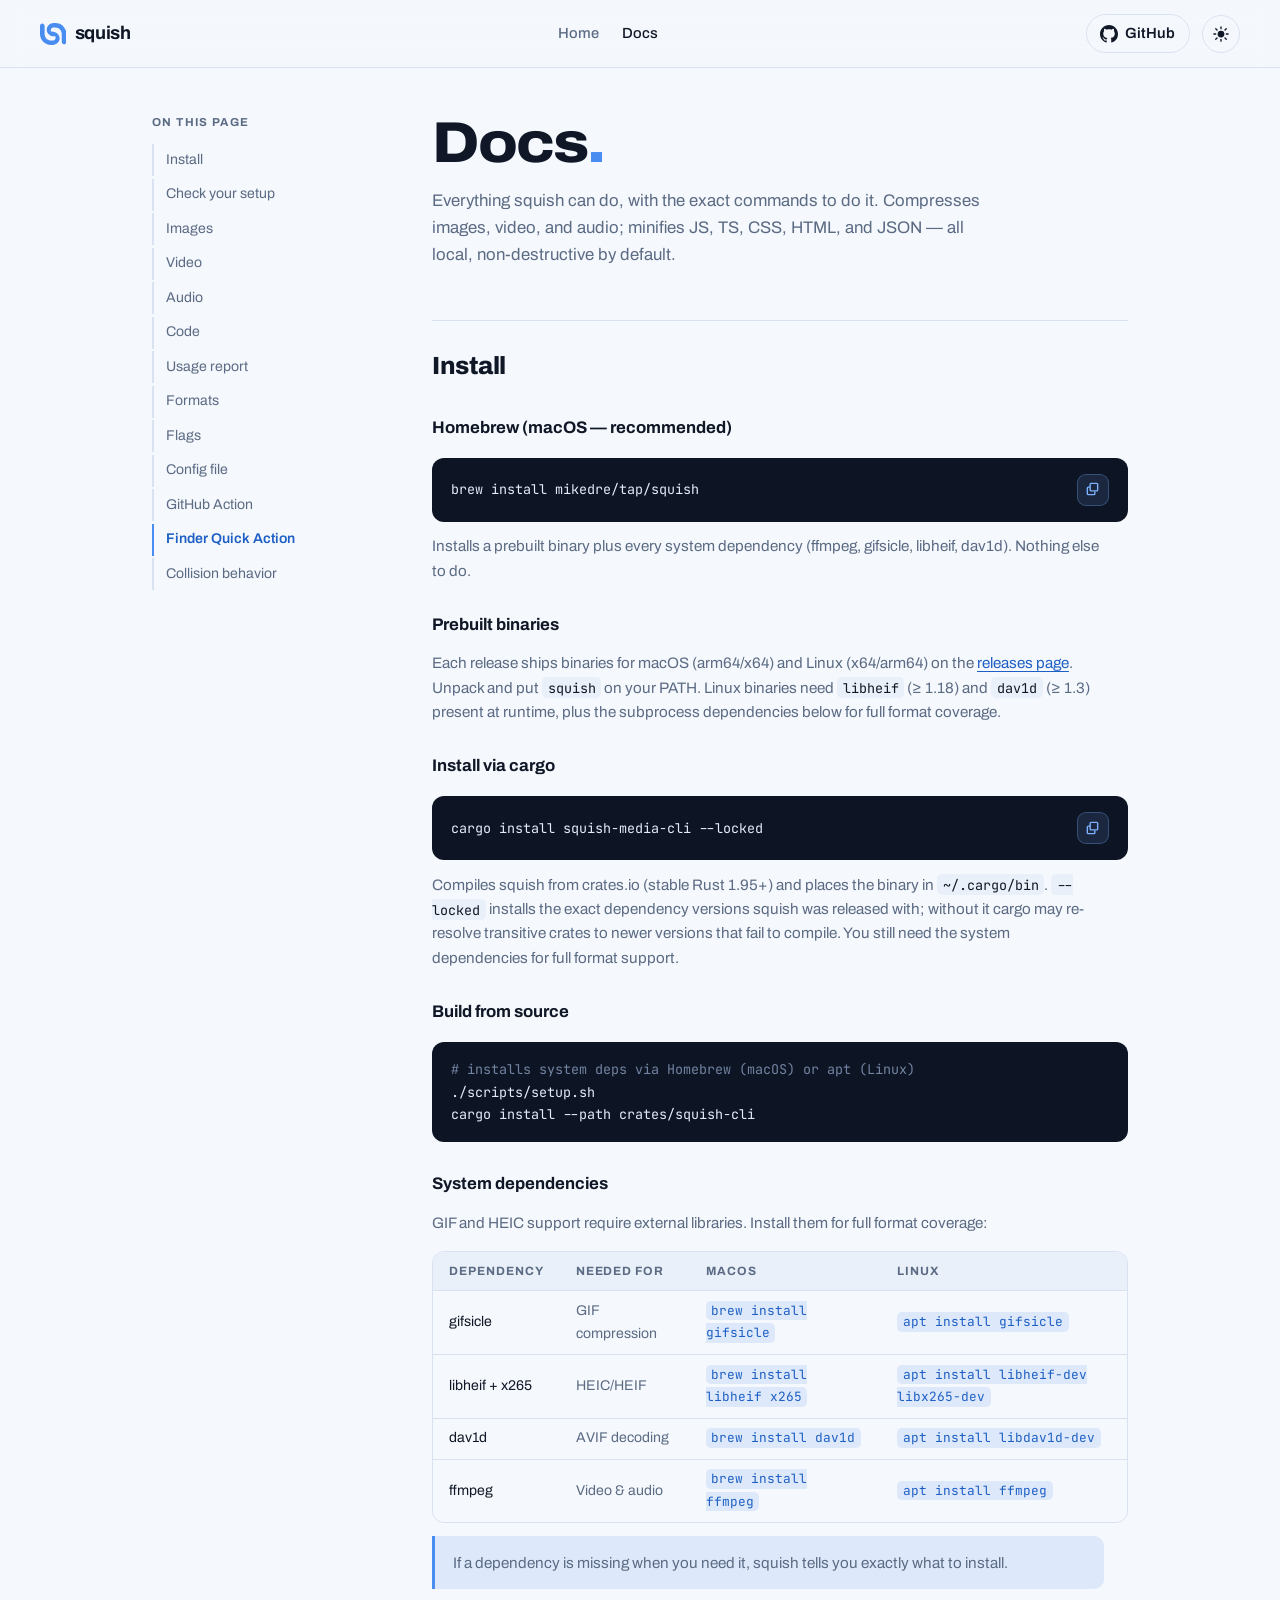
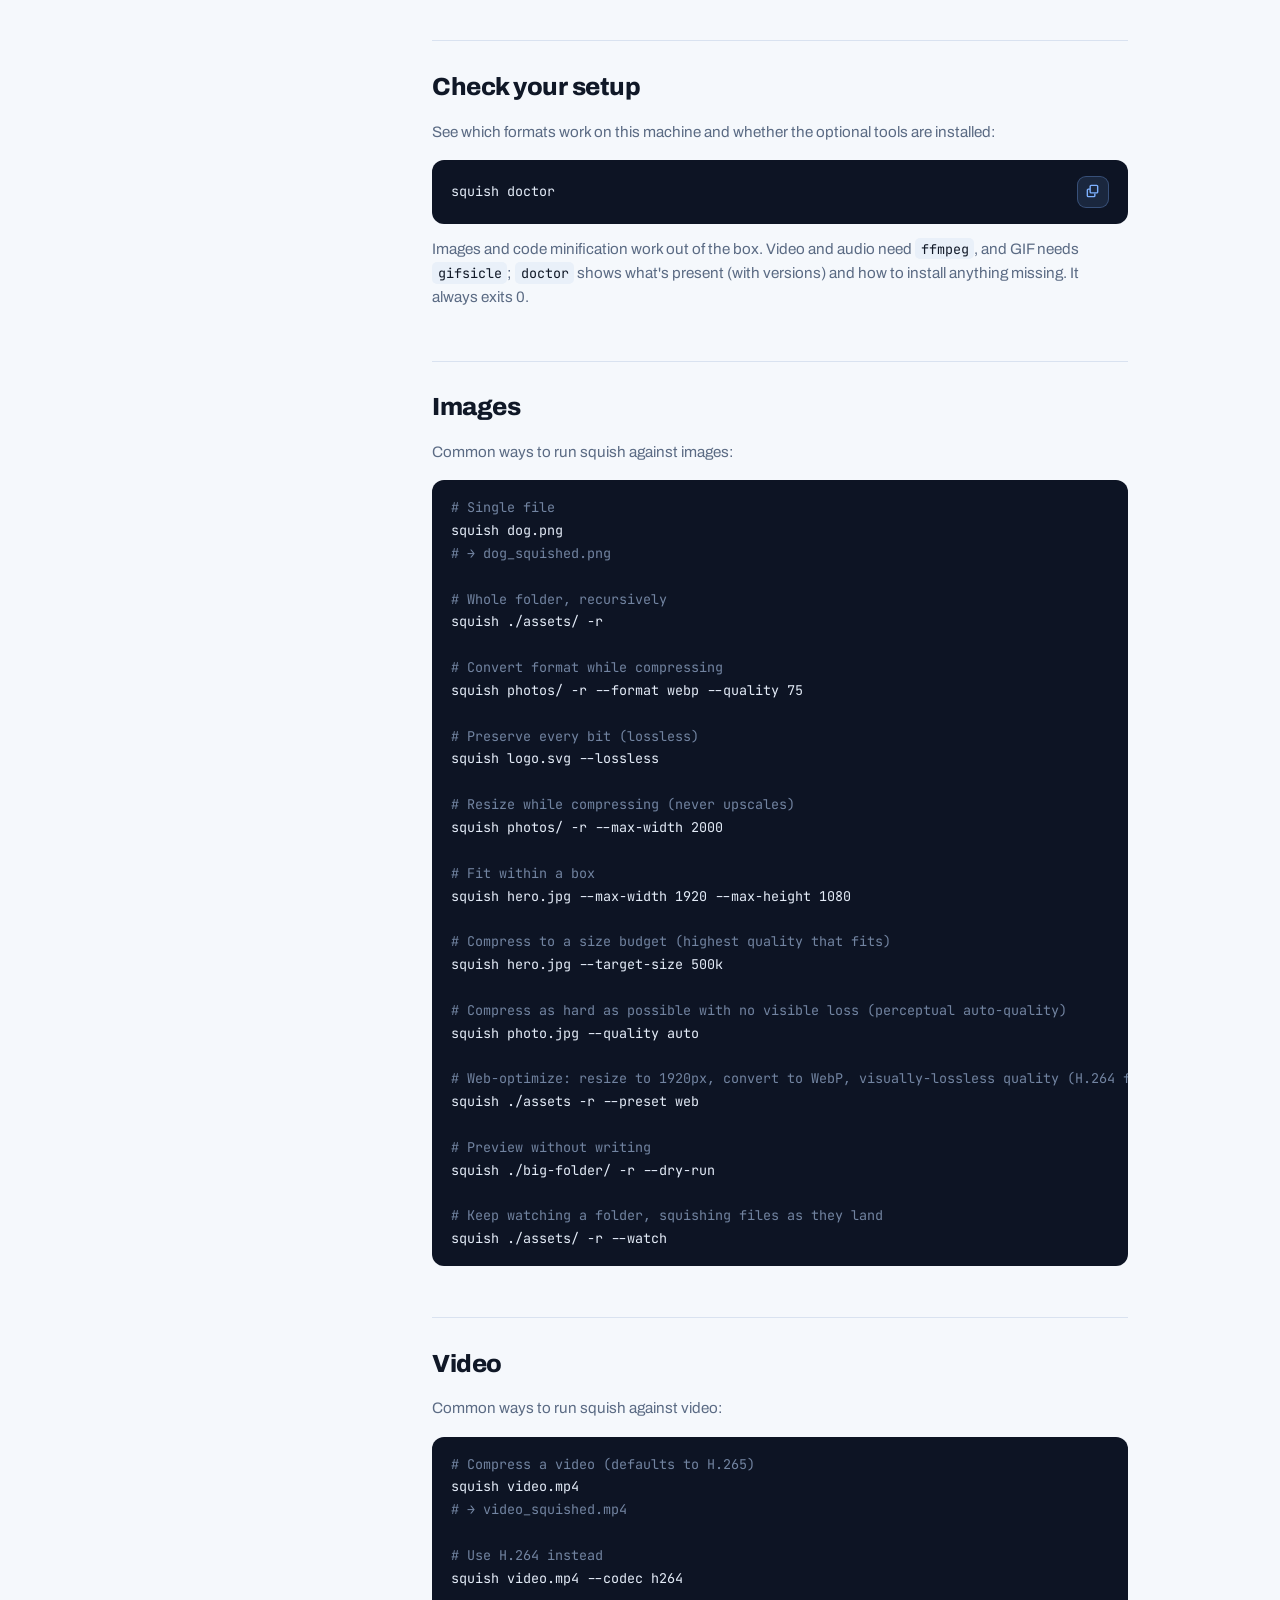
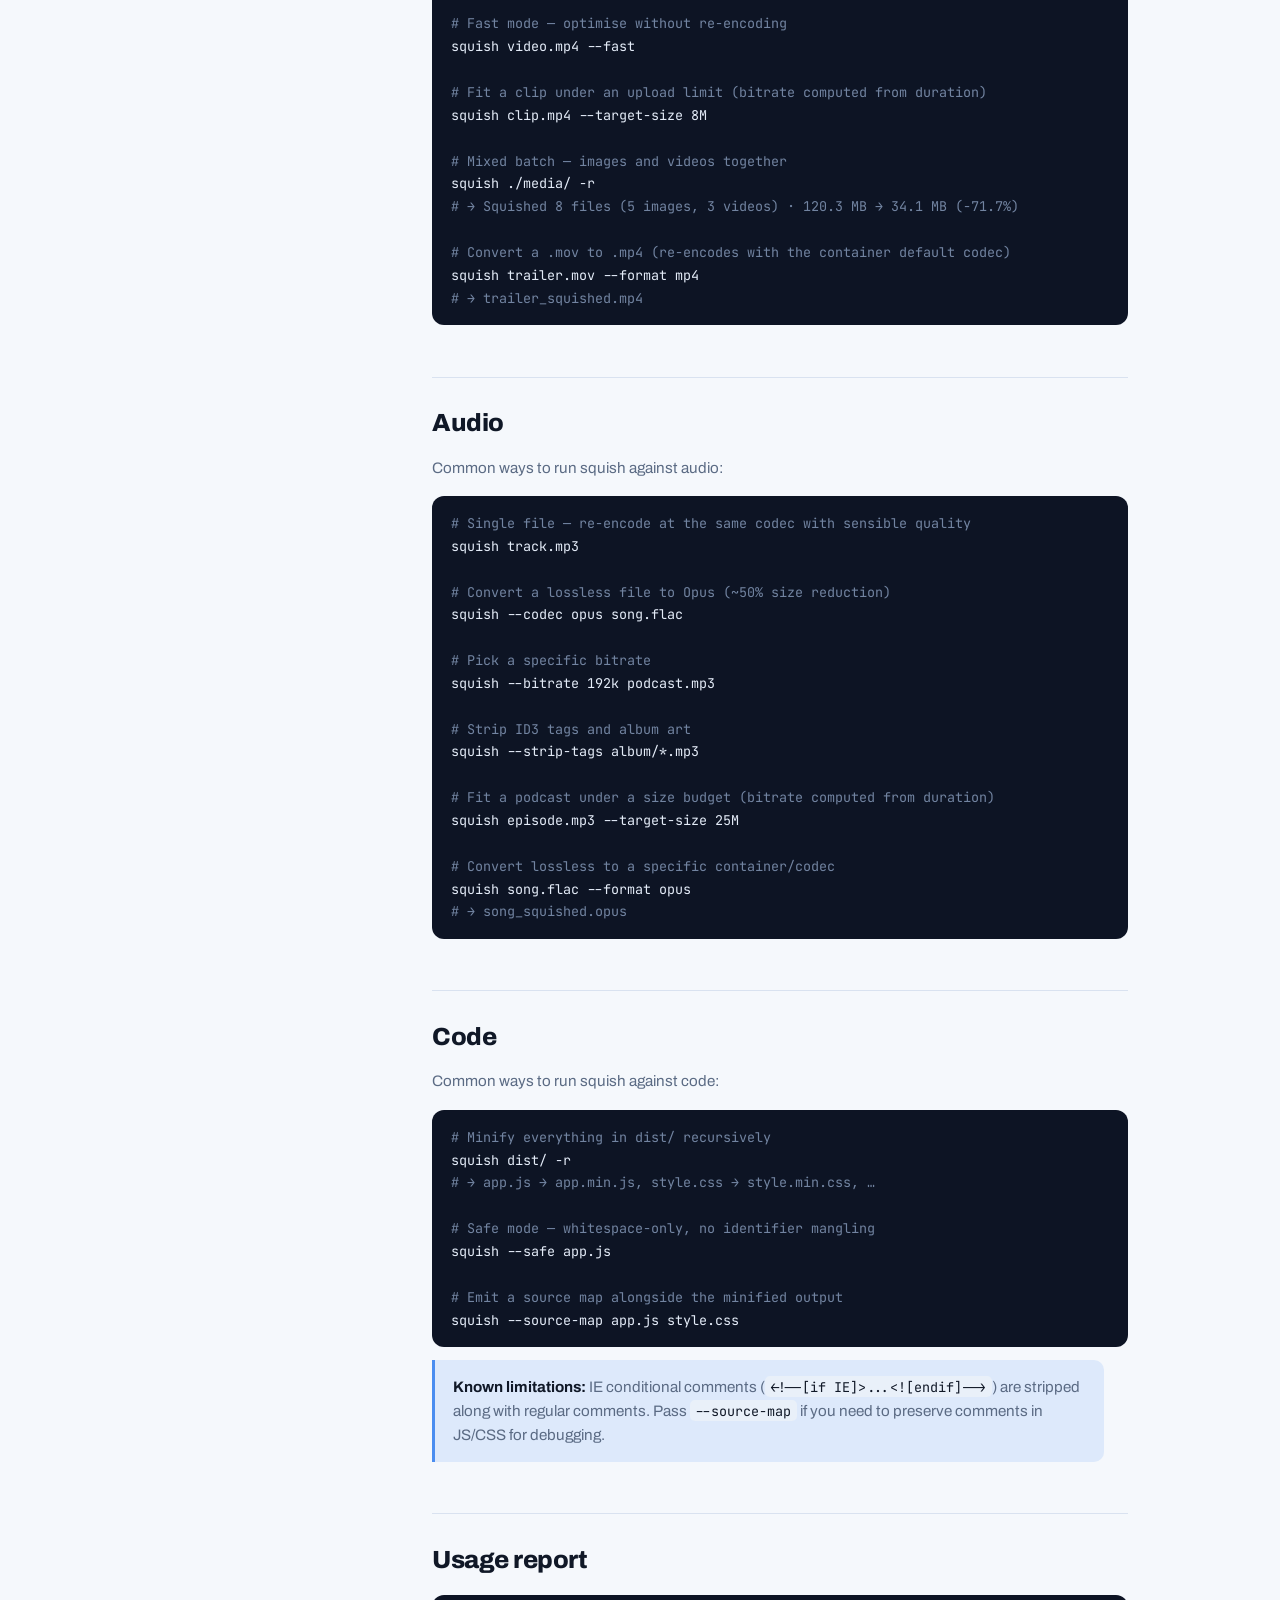
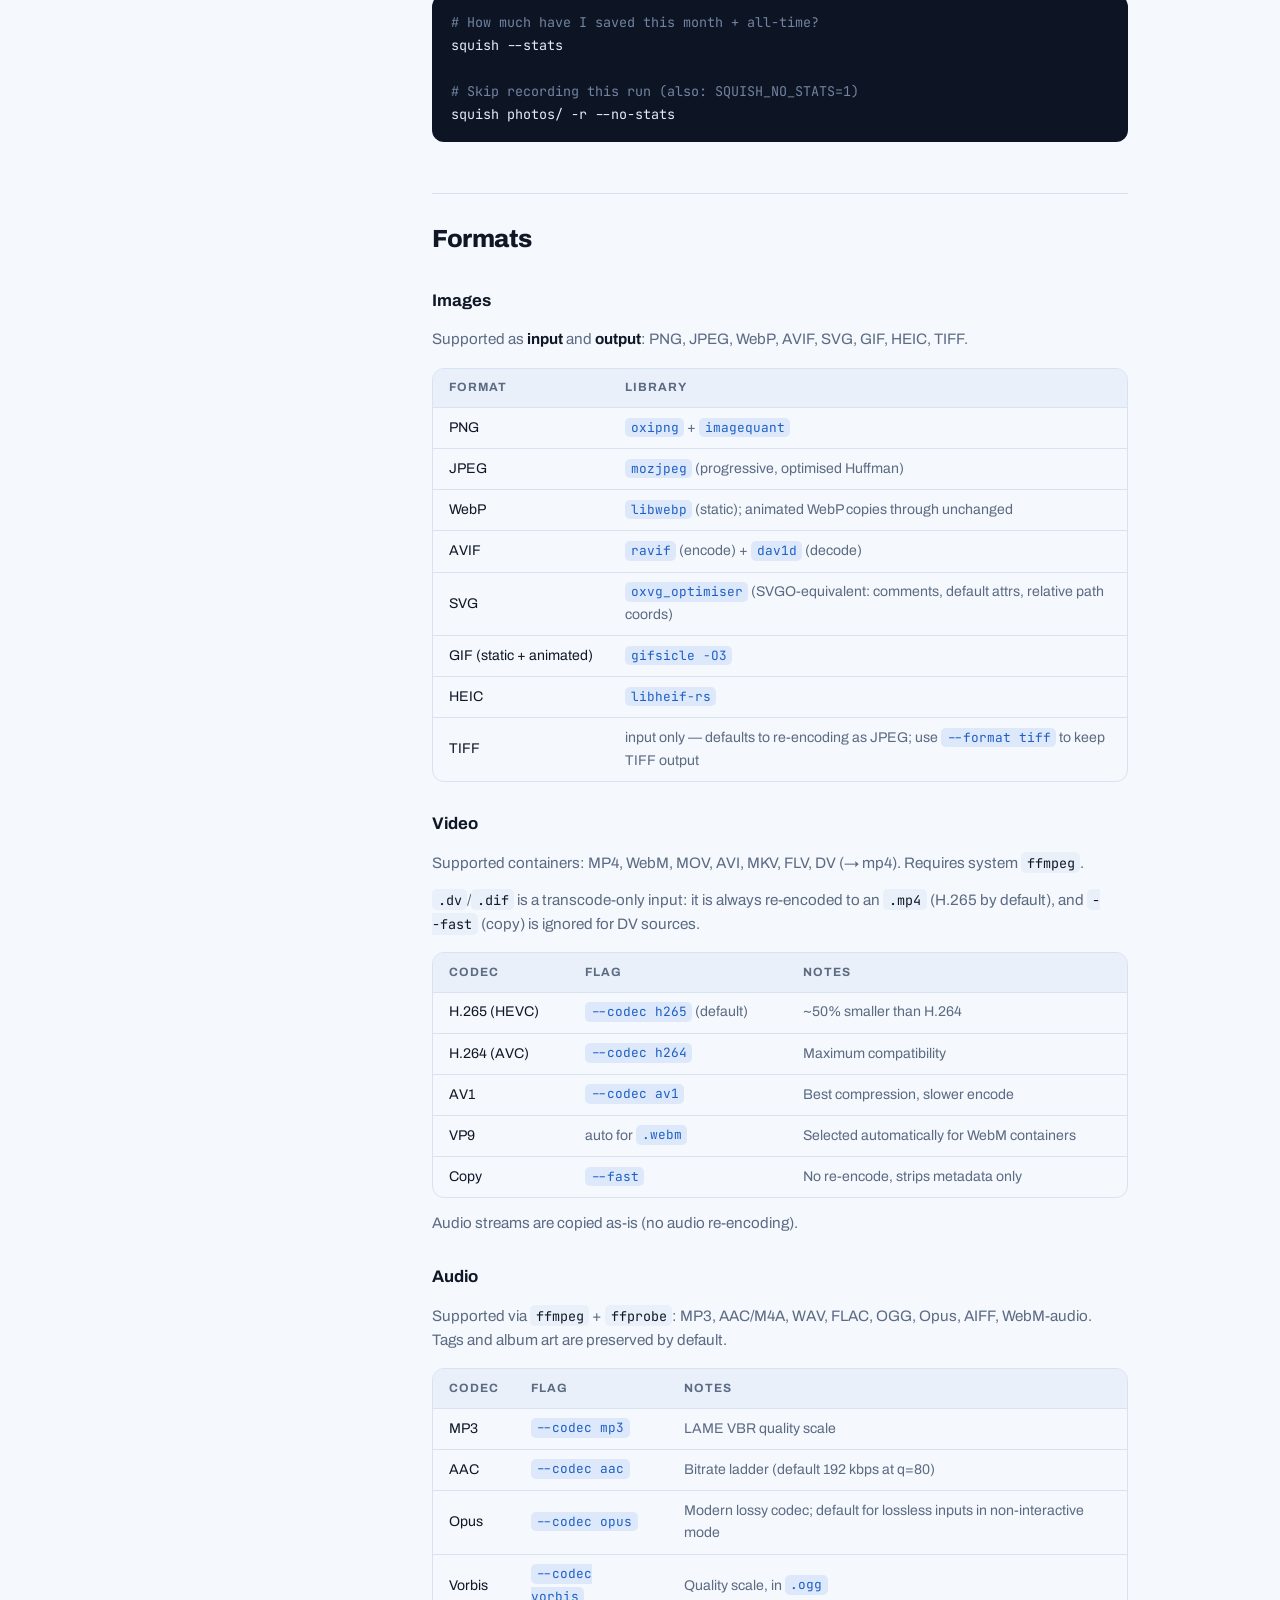
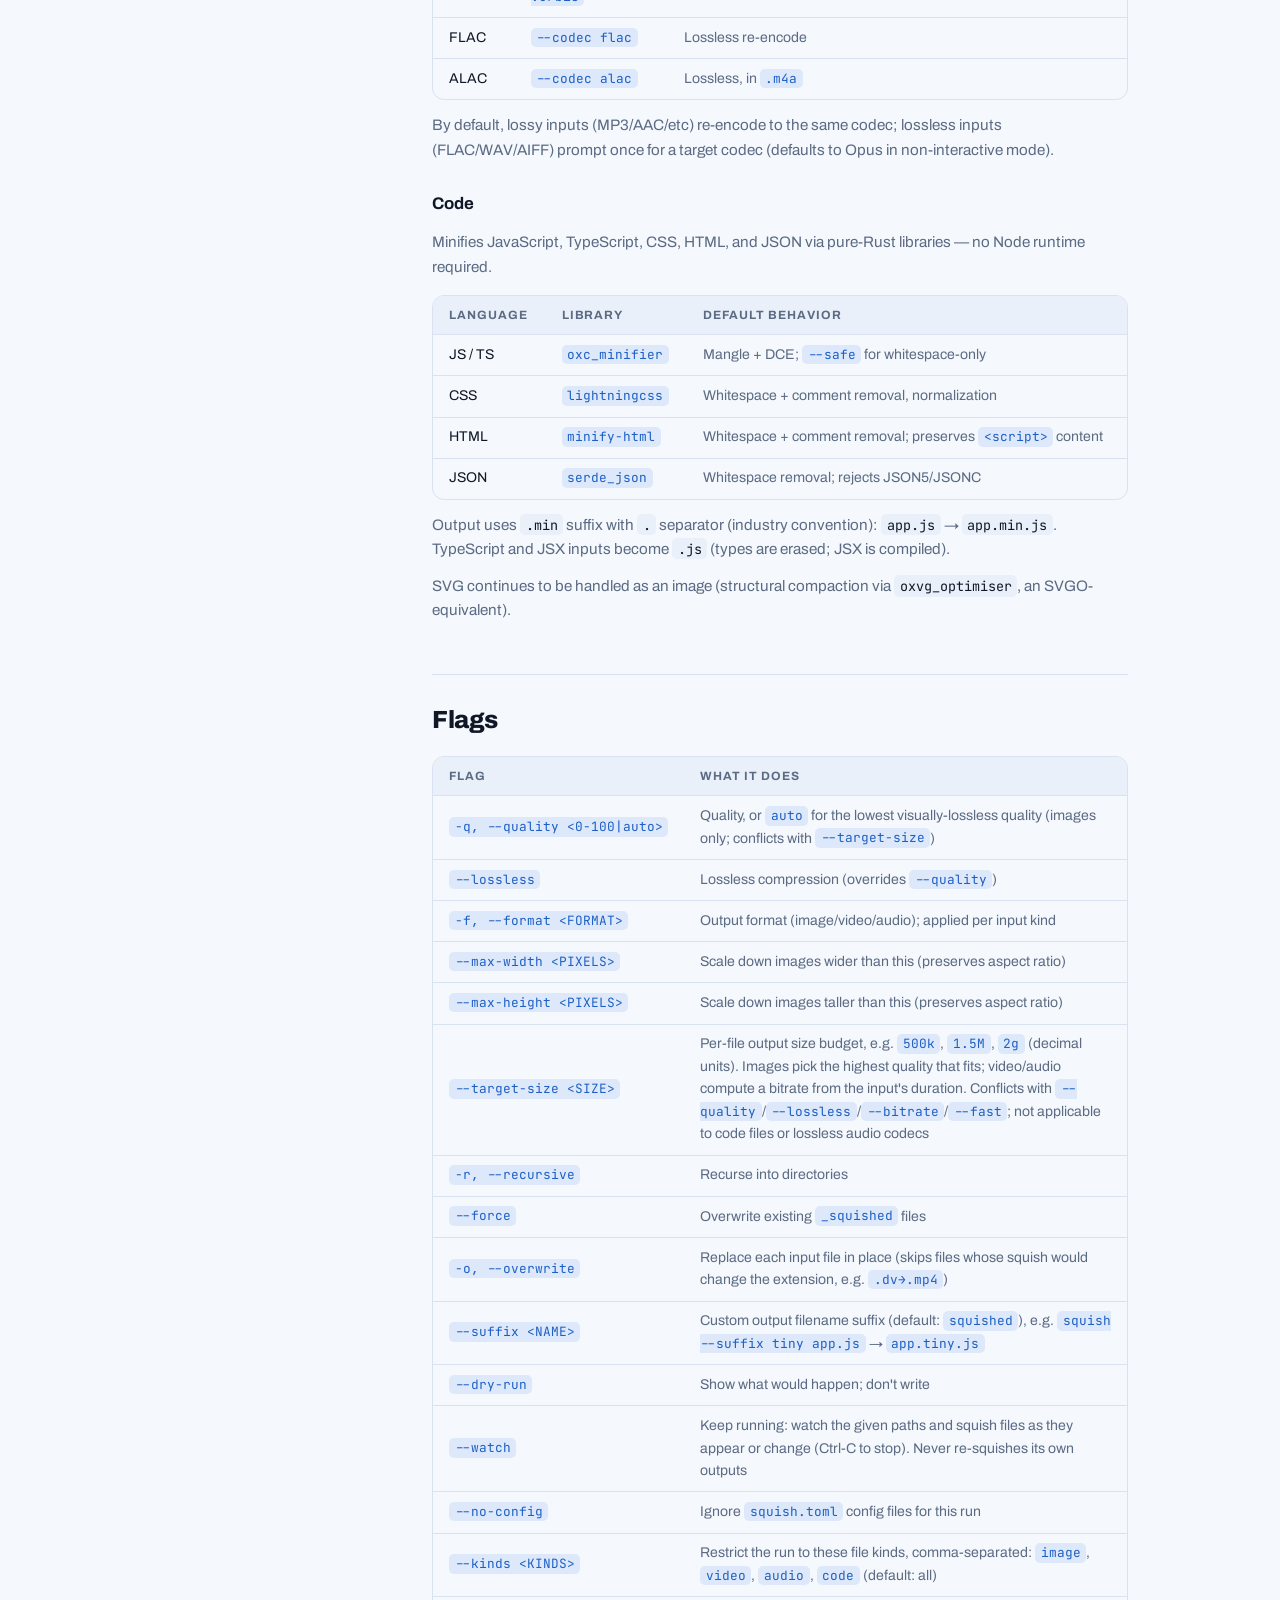
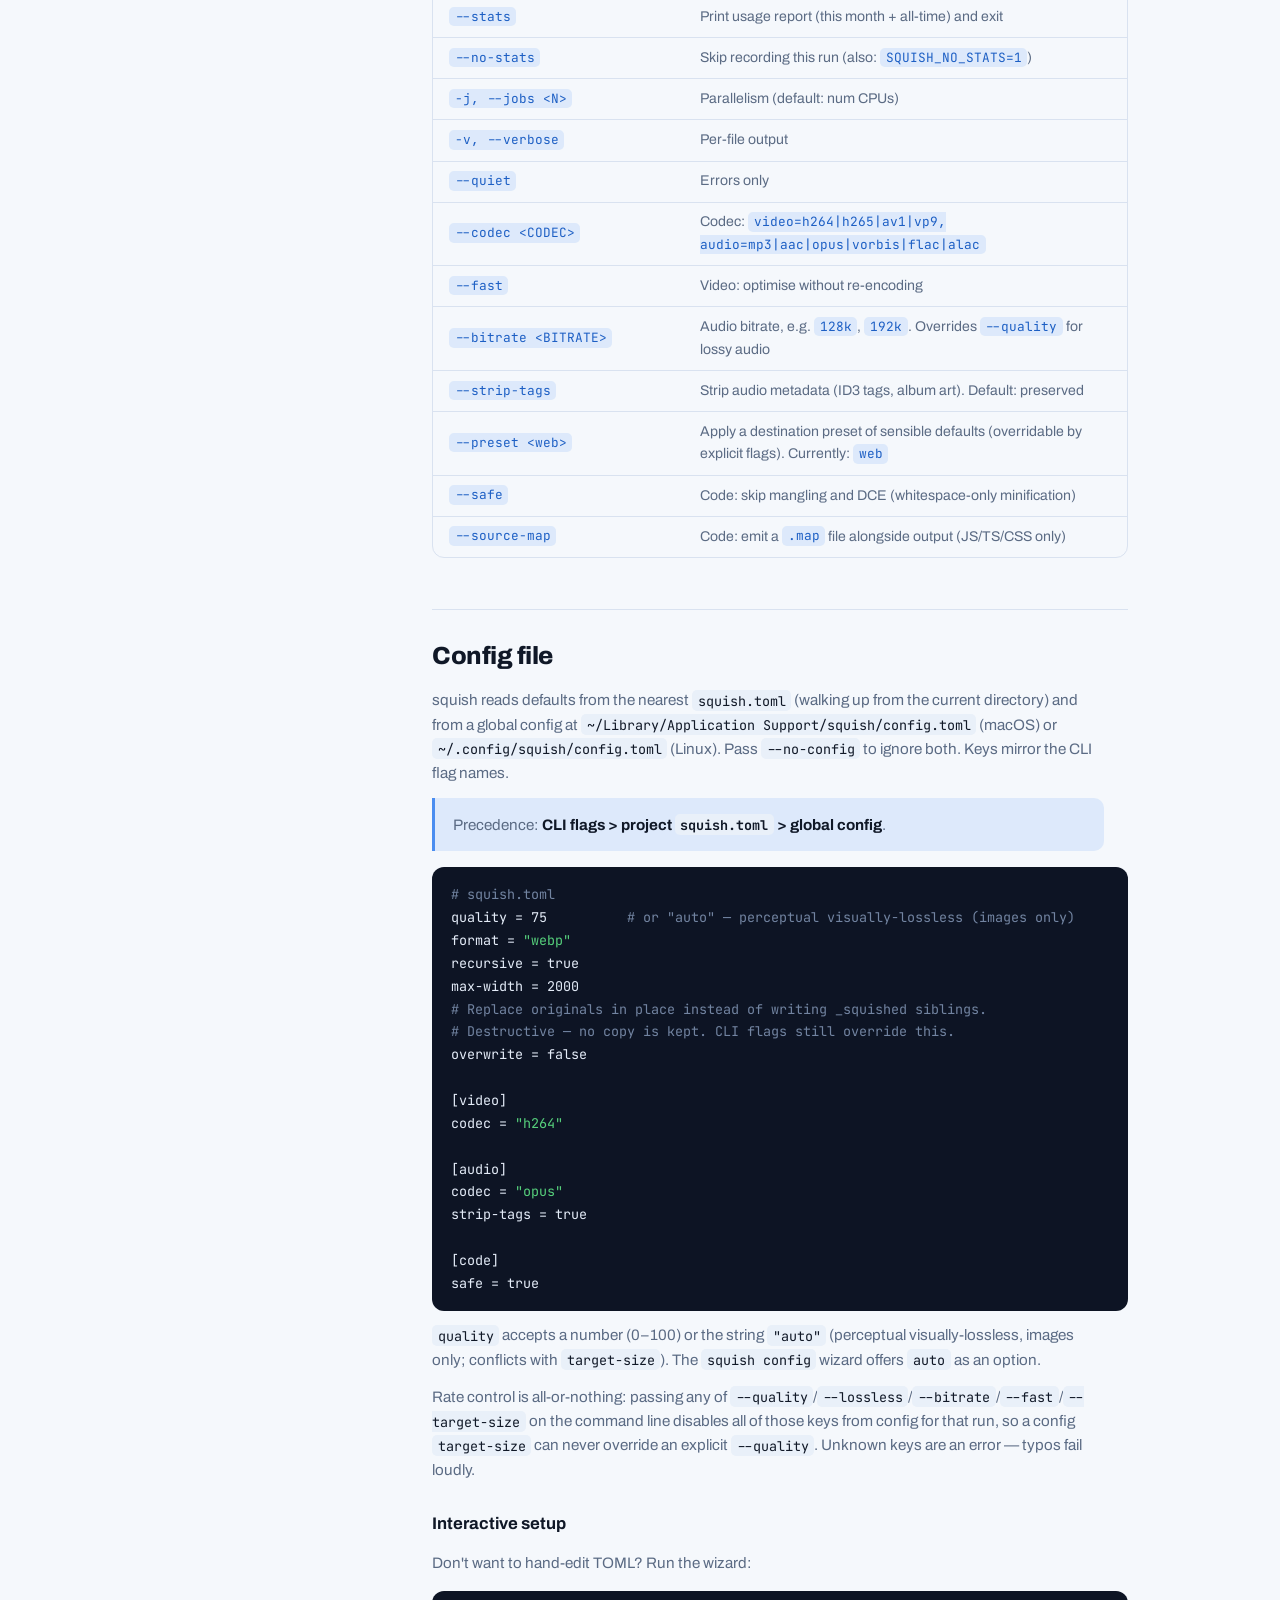
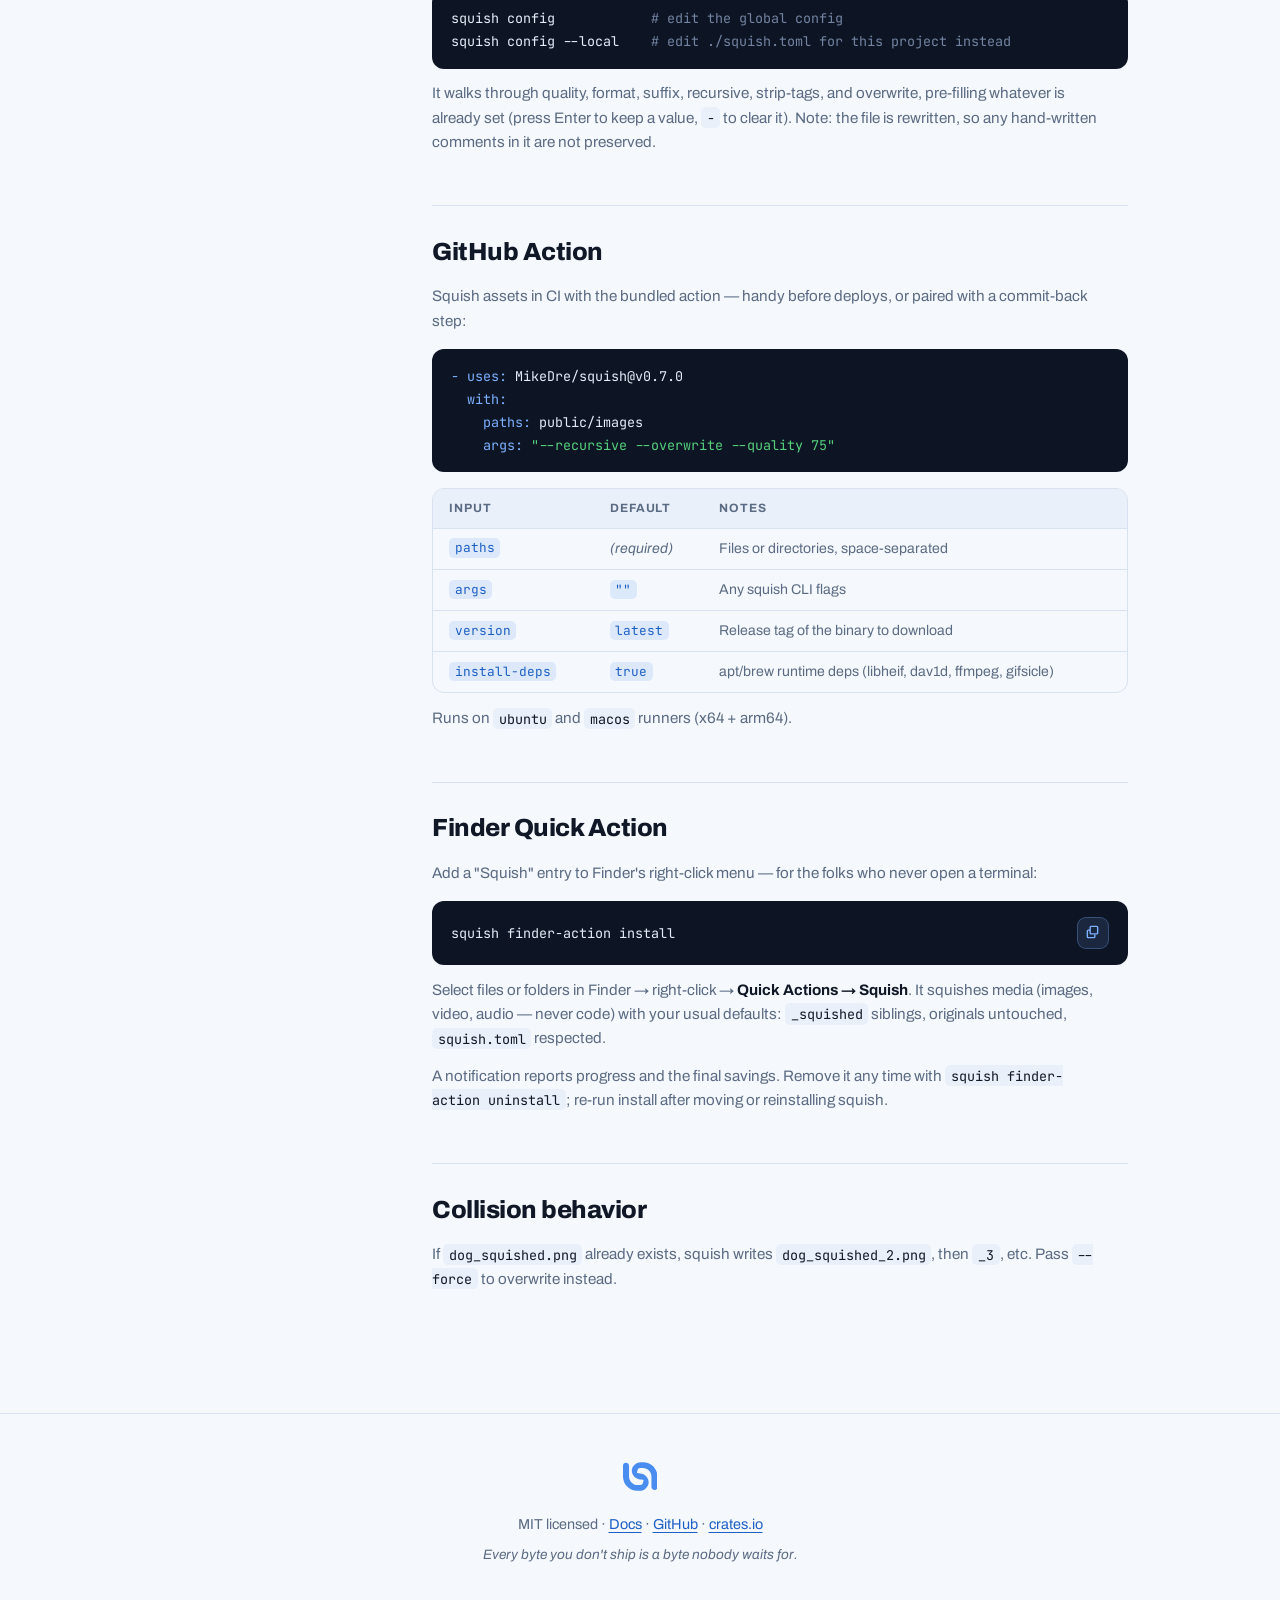
==== commit cafdf3e7: "🐛 Fixed: cargo install failure — document --locked install, add CI guard Bare `cargo install squish-" ====
--- a/site/docs.html
+++ b/site/docs.html
@@ -19,7 +19,7 @@
   <a class="skip-link" href="#main">Skip to content</a>
 
   <header class="nav">
-    <a class="nav-brand" href="index.html" aria-label="squish — back to top">
+    <a class="nav-brand" href="index.html" aria-label="squish — home">
       <svg class="nav-mark" viewBox="0 0 13.5 11.4" aria-hidden="true">
         <path d="M10.2,8.1c0-1.9-1.5-3.5-3.4-3.6s-1.1-.4-1.1-1,.4-1.2,1.1-1.2h1.1c1.9,0,3.4,1.5,3.4,3.4v4.2c0,.6.5,1.2,1.2,1.2h0c.6,0,1.2-.5,1.2-1.2v-4.2c0-3.1-2.5-5.7-5.7-5.7h-1c-1.8,0-3.4,1.5-3.5,3.3s1.5,3.5,3.4,3.6,1.1.4,1.1,1-.4,1.2-1.1,1.2h-1.1c-1.9,0-3.4-1.5-3.4-3.4V1.4C2.3.7,1.8.2,1.2.2h0C.5.2,0,.7,0,1.4v4.3c0,3.1,2.5,5.7,5.7,5.7s.7,0,1,0c1.8,0,3.4-1.5,3.5-3.3Z"/>
       </svg>
@@ -118,14 +118,16 @@
             for full format coverage.</p>
 
           <h3 class="docs-h3">Install via cargo</h3>
-          <pre class="code-block has-copy"><code>cargo install squish-media-cli</code><button
-            class="copy-btn" type="button" data-copy="cargo install squish-media-cli"
+          <pre class="code-block has-copy"><code>cargo install squish-media-cli --locked</code><button
+            class="copy-btn" type="button" data-copy="cargo install squish-media-cli --locked"
             aria-label="Copy cargo command"><svg viewBox="0 0 16 16" width="15" height="15"
             aria-hidden="true"><path fill="none" stroke="currentColor" stroke-width="1.5"
             d="M5.5 5.5h-2a1 1 0 0 0-1 1v6a1 1 0 0 0 1 1h6a1 1 0 0 0 1-1v-2m-4-9h6a1 1 0 0 1 1 1v6a1 1 0 0 1-1 1h-6a1 1 0 0 1-1-1v-6a1 1 0 0 1 1-1z"/></svg></button></pre>
           <p>Compiles squish from crates.io (stable Rust 1.95+) and places the binary in
-            <code>~/.cargo/bin</code>. You still need the system dependencies for full format
-            support.</p>
+            <code>~/.cargo/bin</code>. <code>--locked</code> installs the exact dependency
+            versions squish was released with; without it cargo may re-resolve transitive
+            crates to newer versions that fail to compile. You still need the system
+            dependencies for full format support.</p>
 
           <h3 class="docs-h3">Build from source</h3>
           <pre class="code-block"><code><span class="c-comment"># installs system deps via Homebrew (macOS) or apt (Linux)</span>
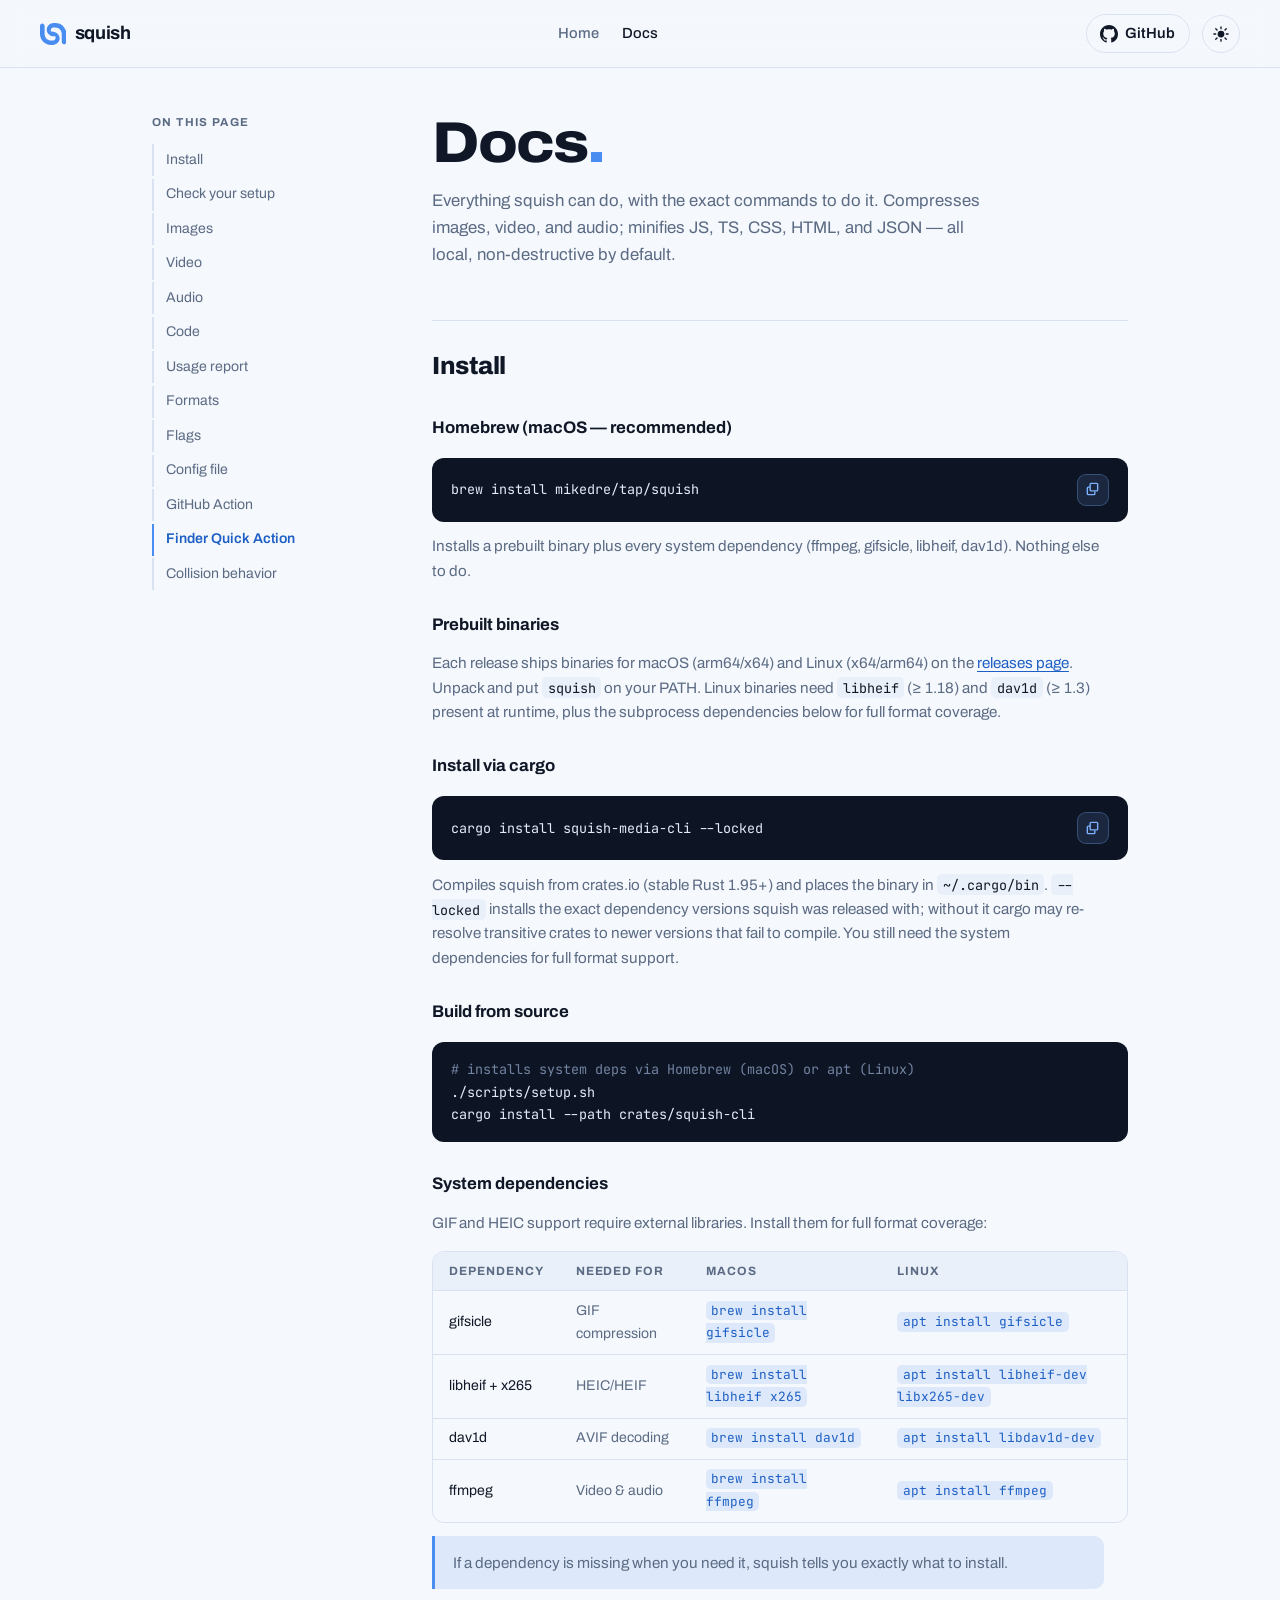
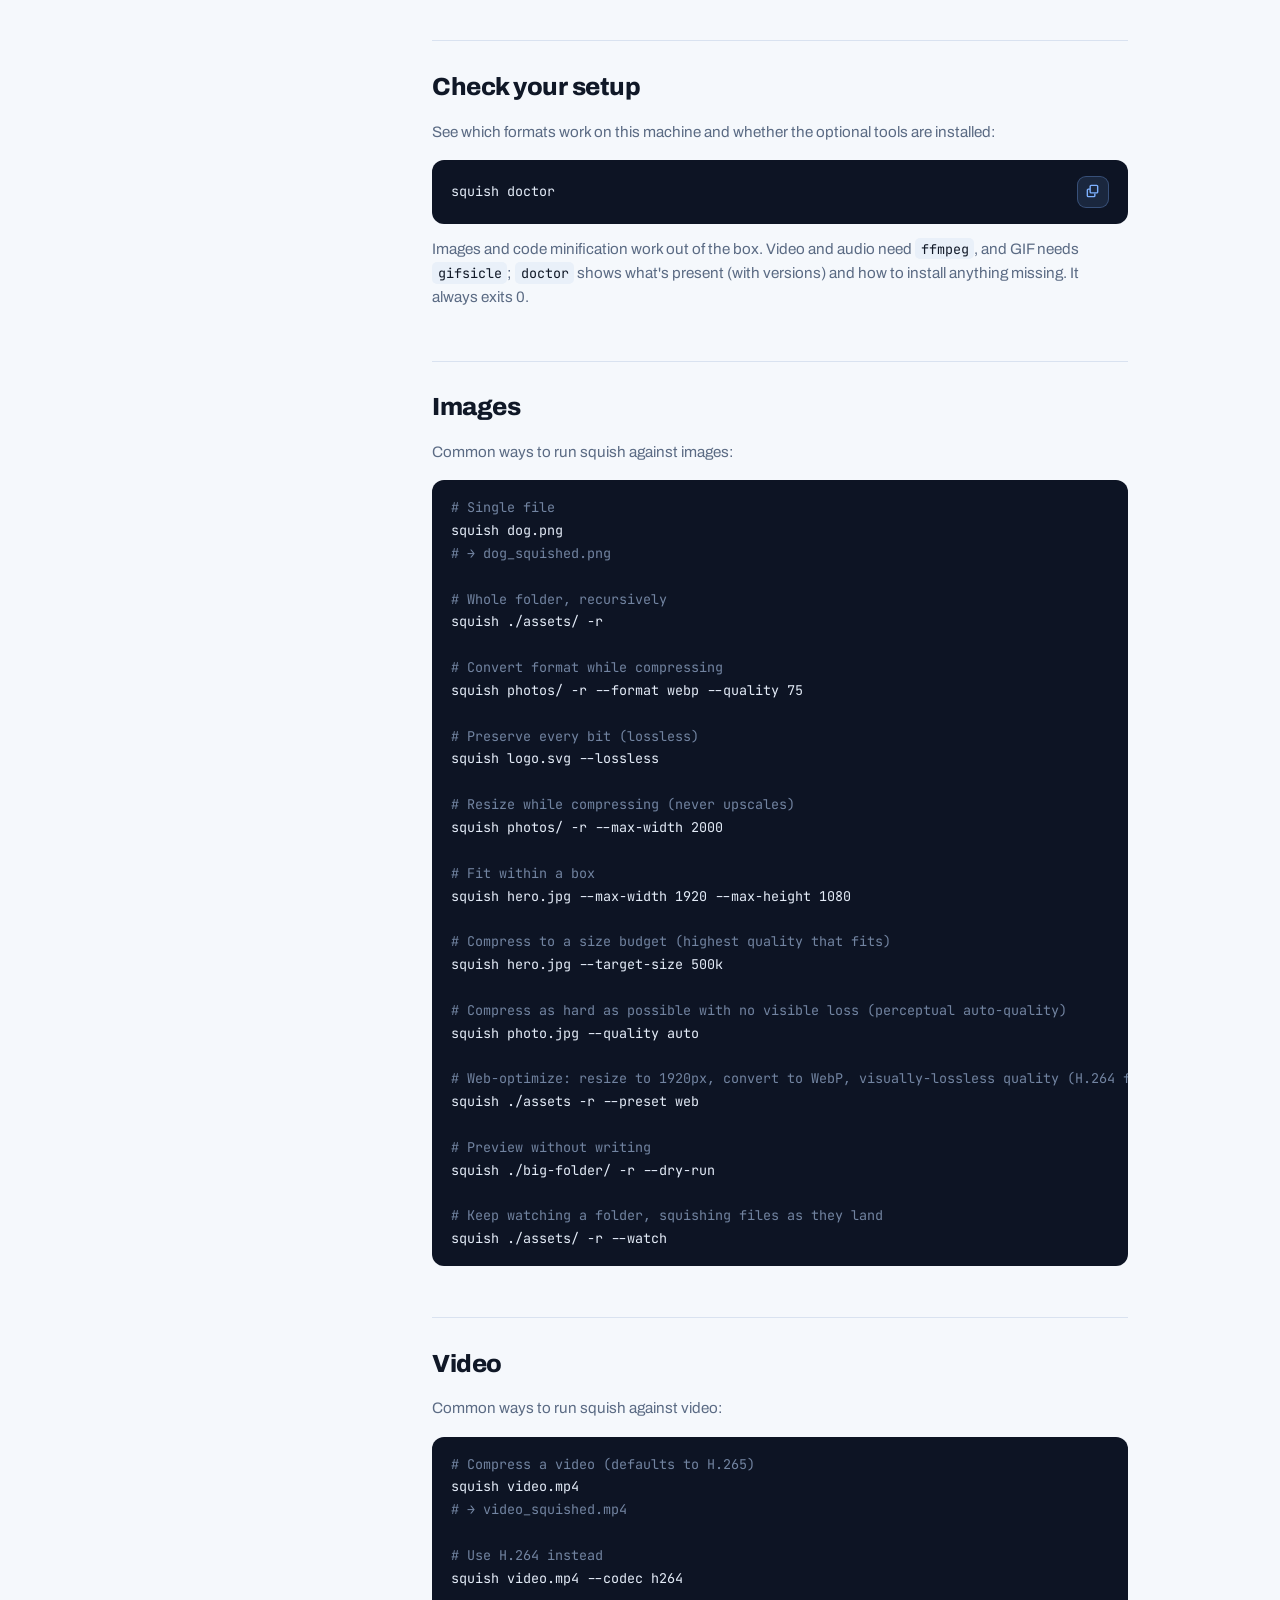
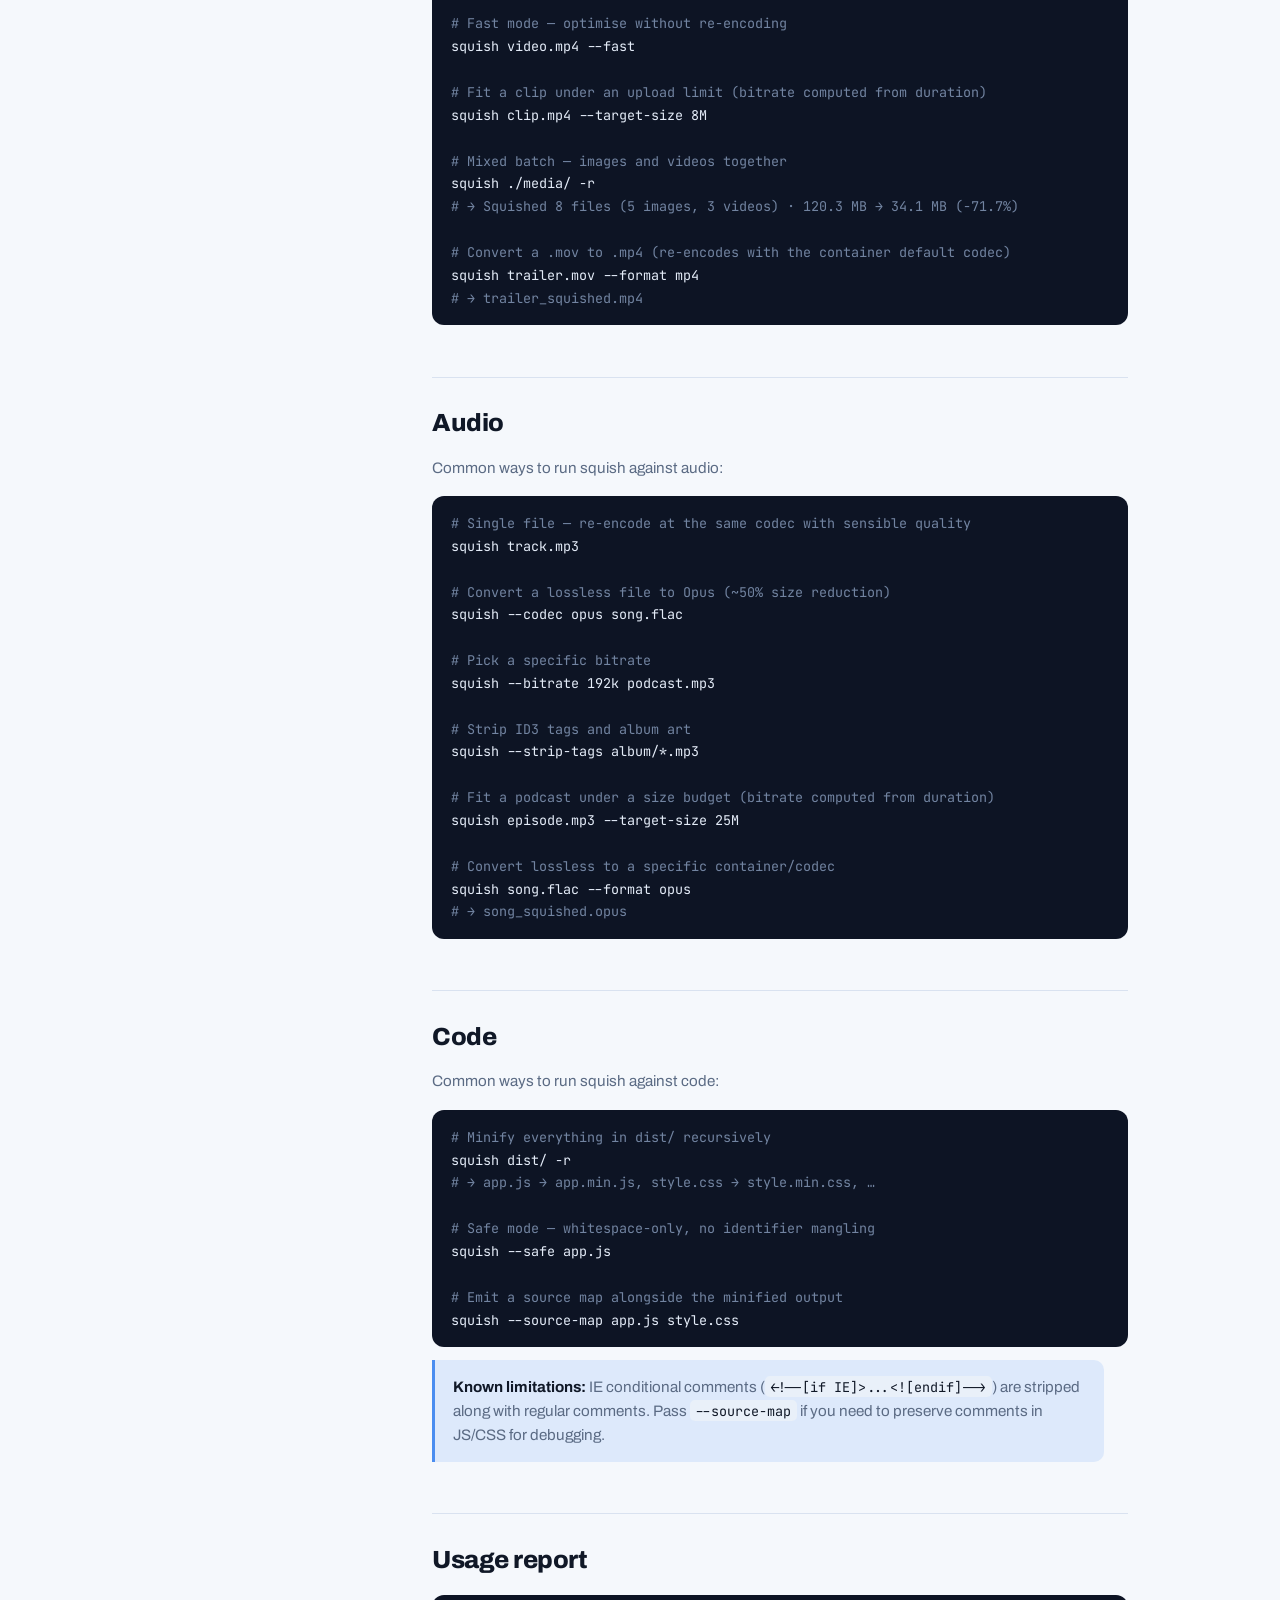
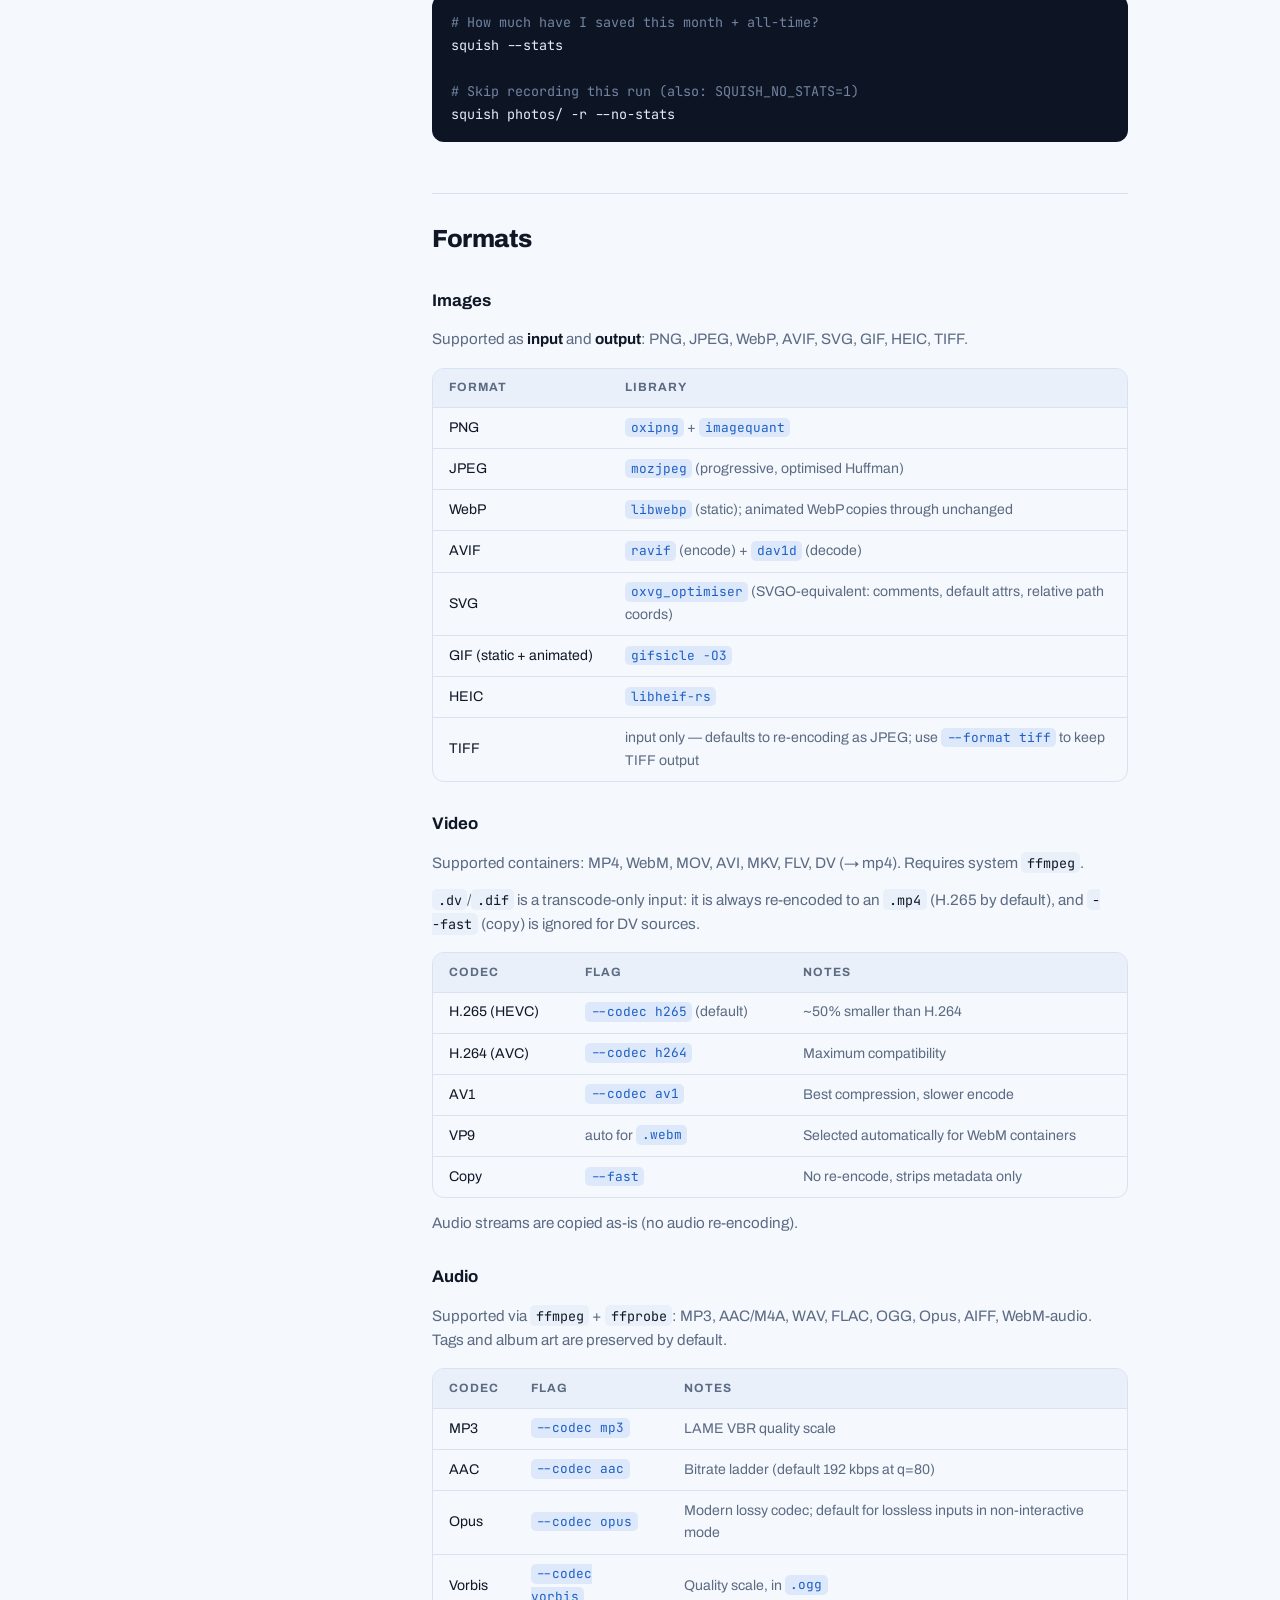
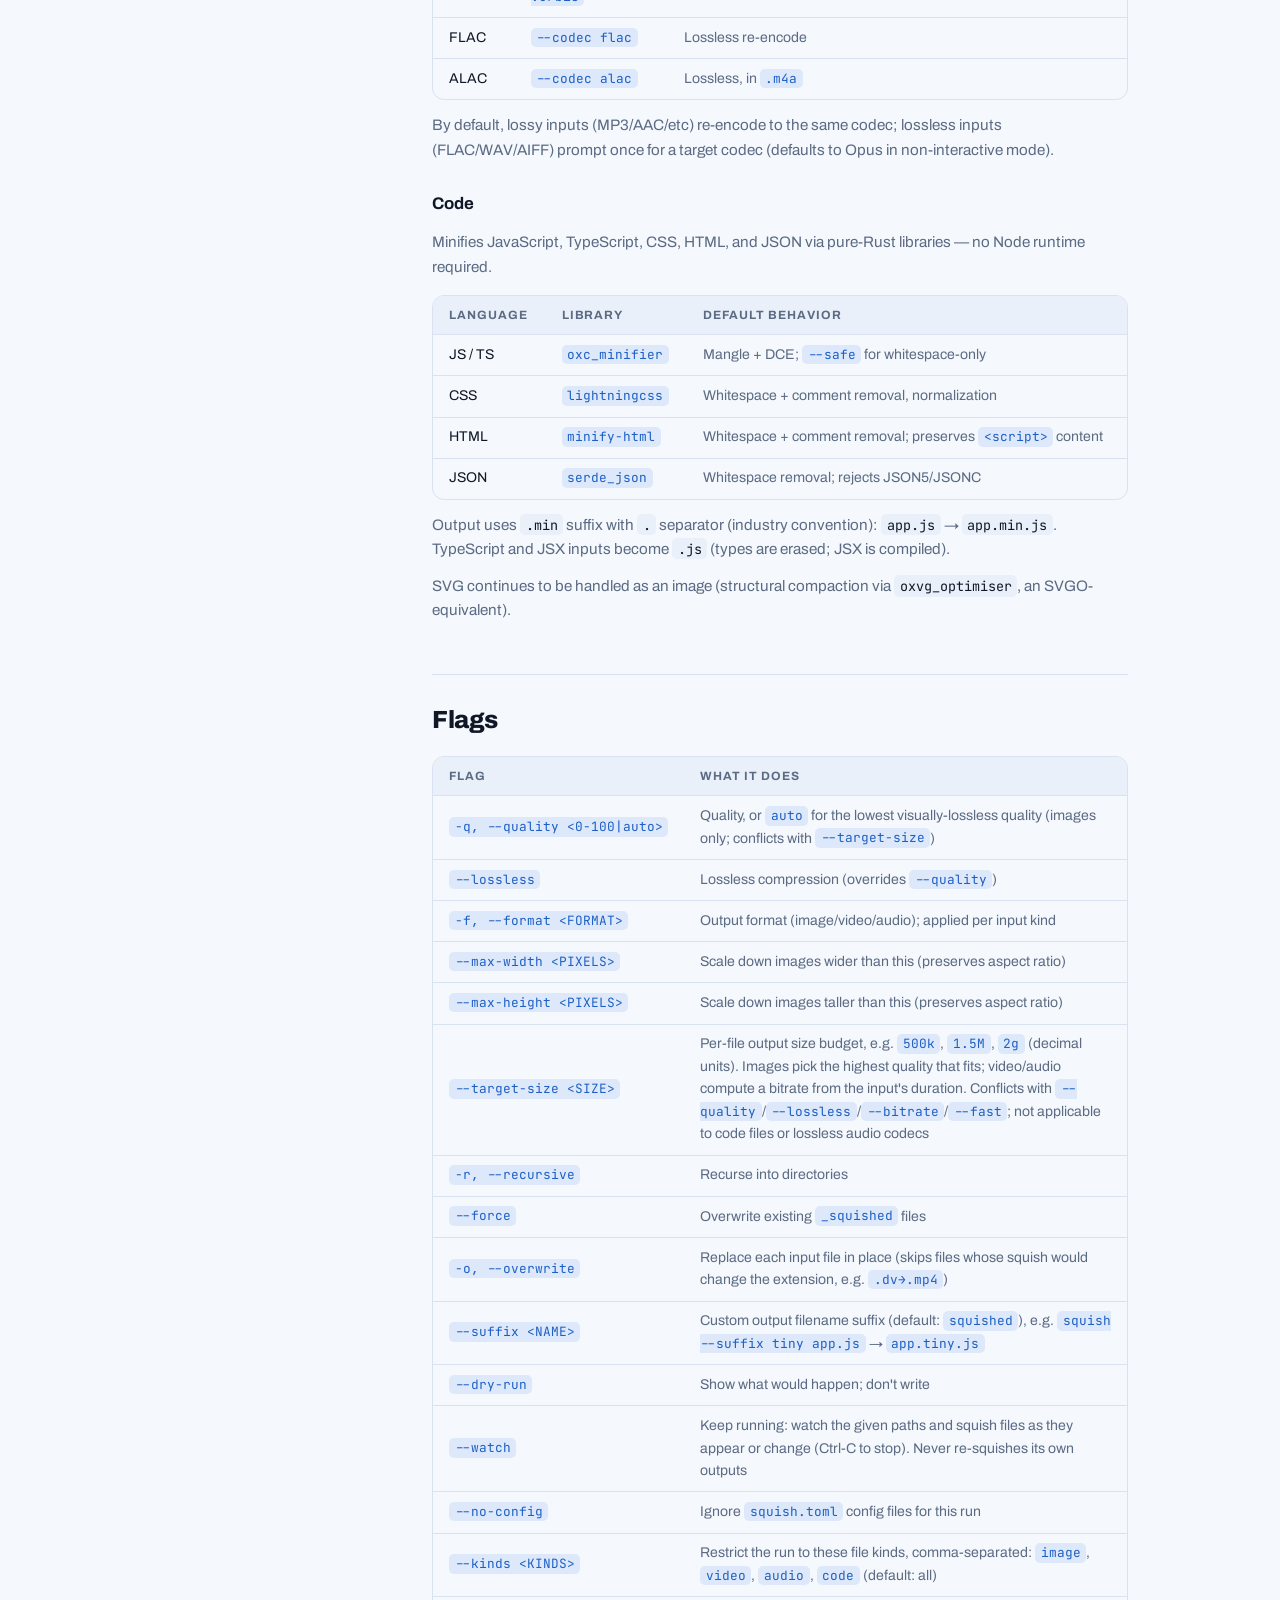
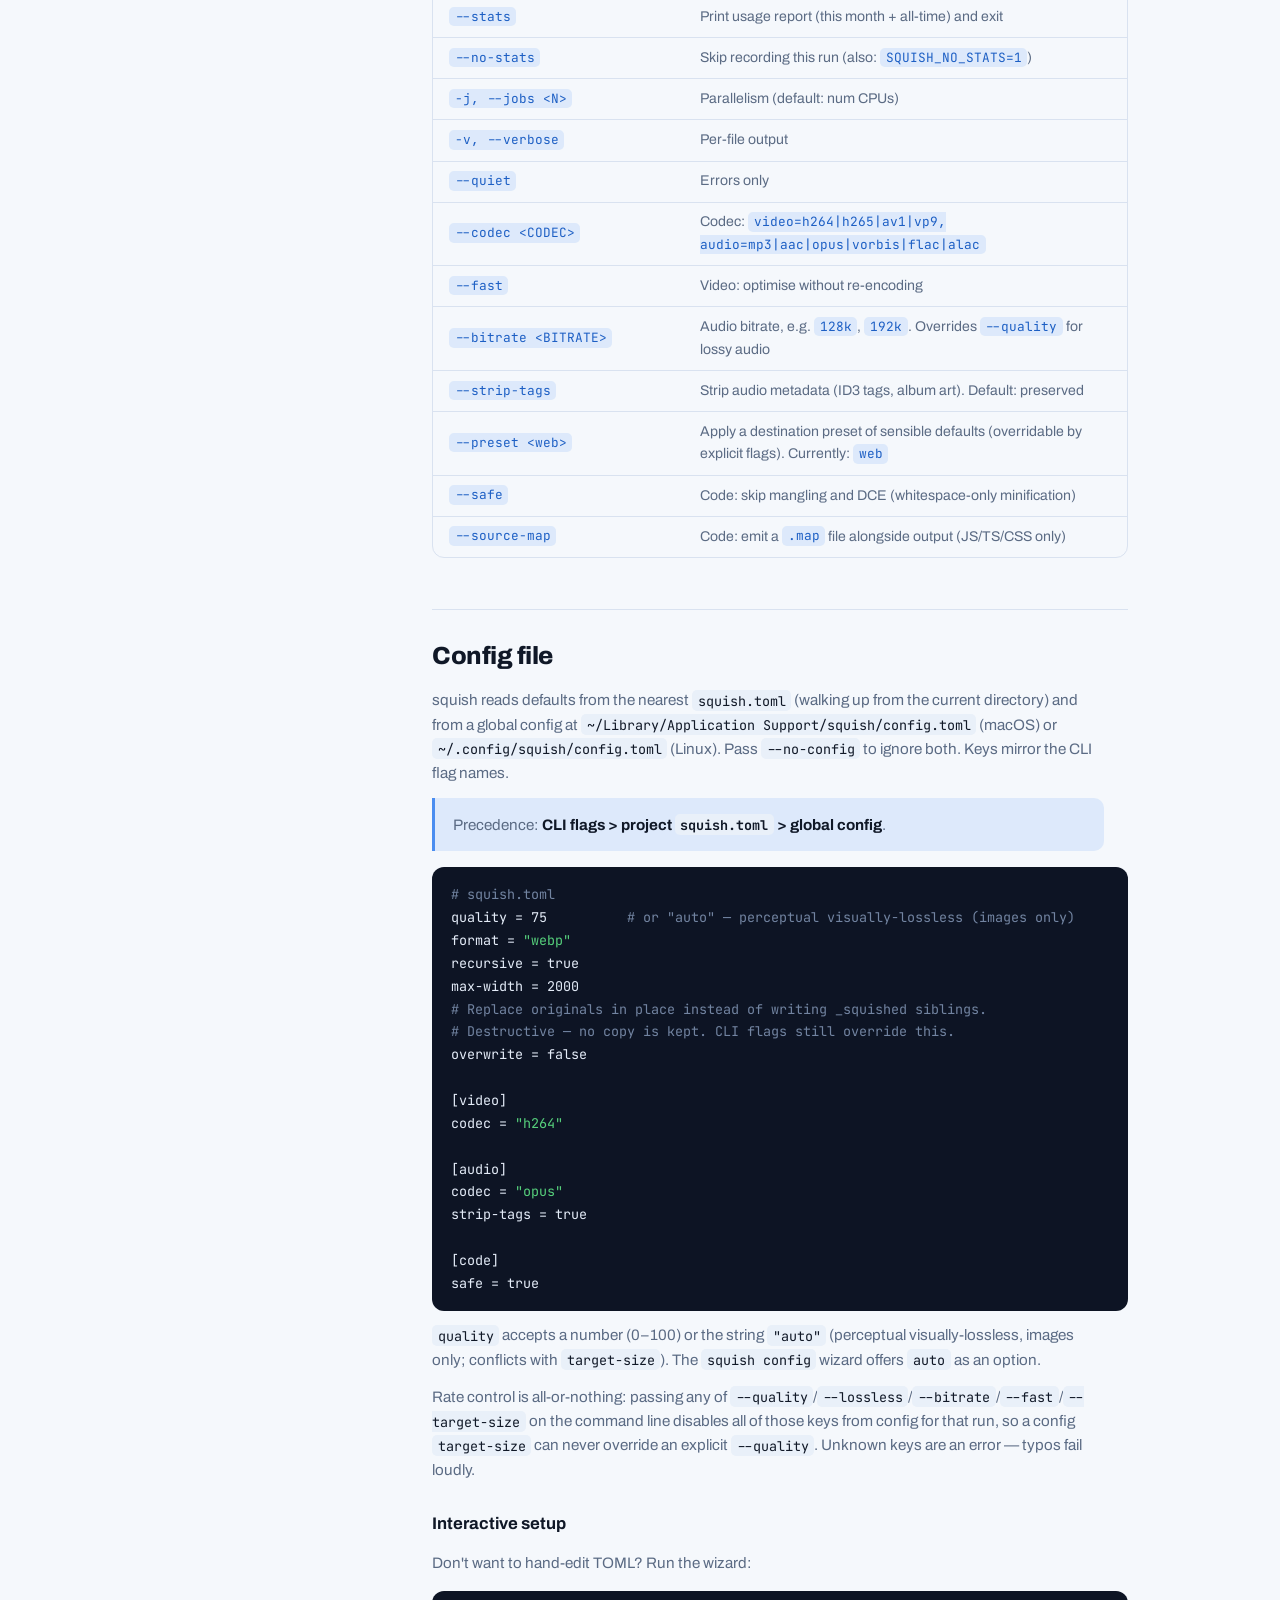
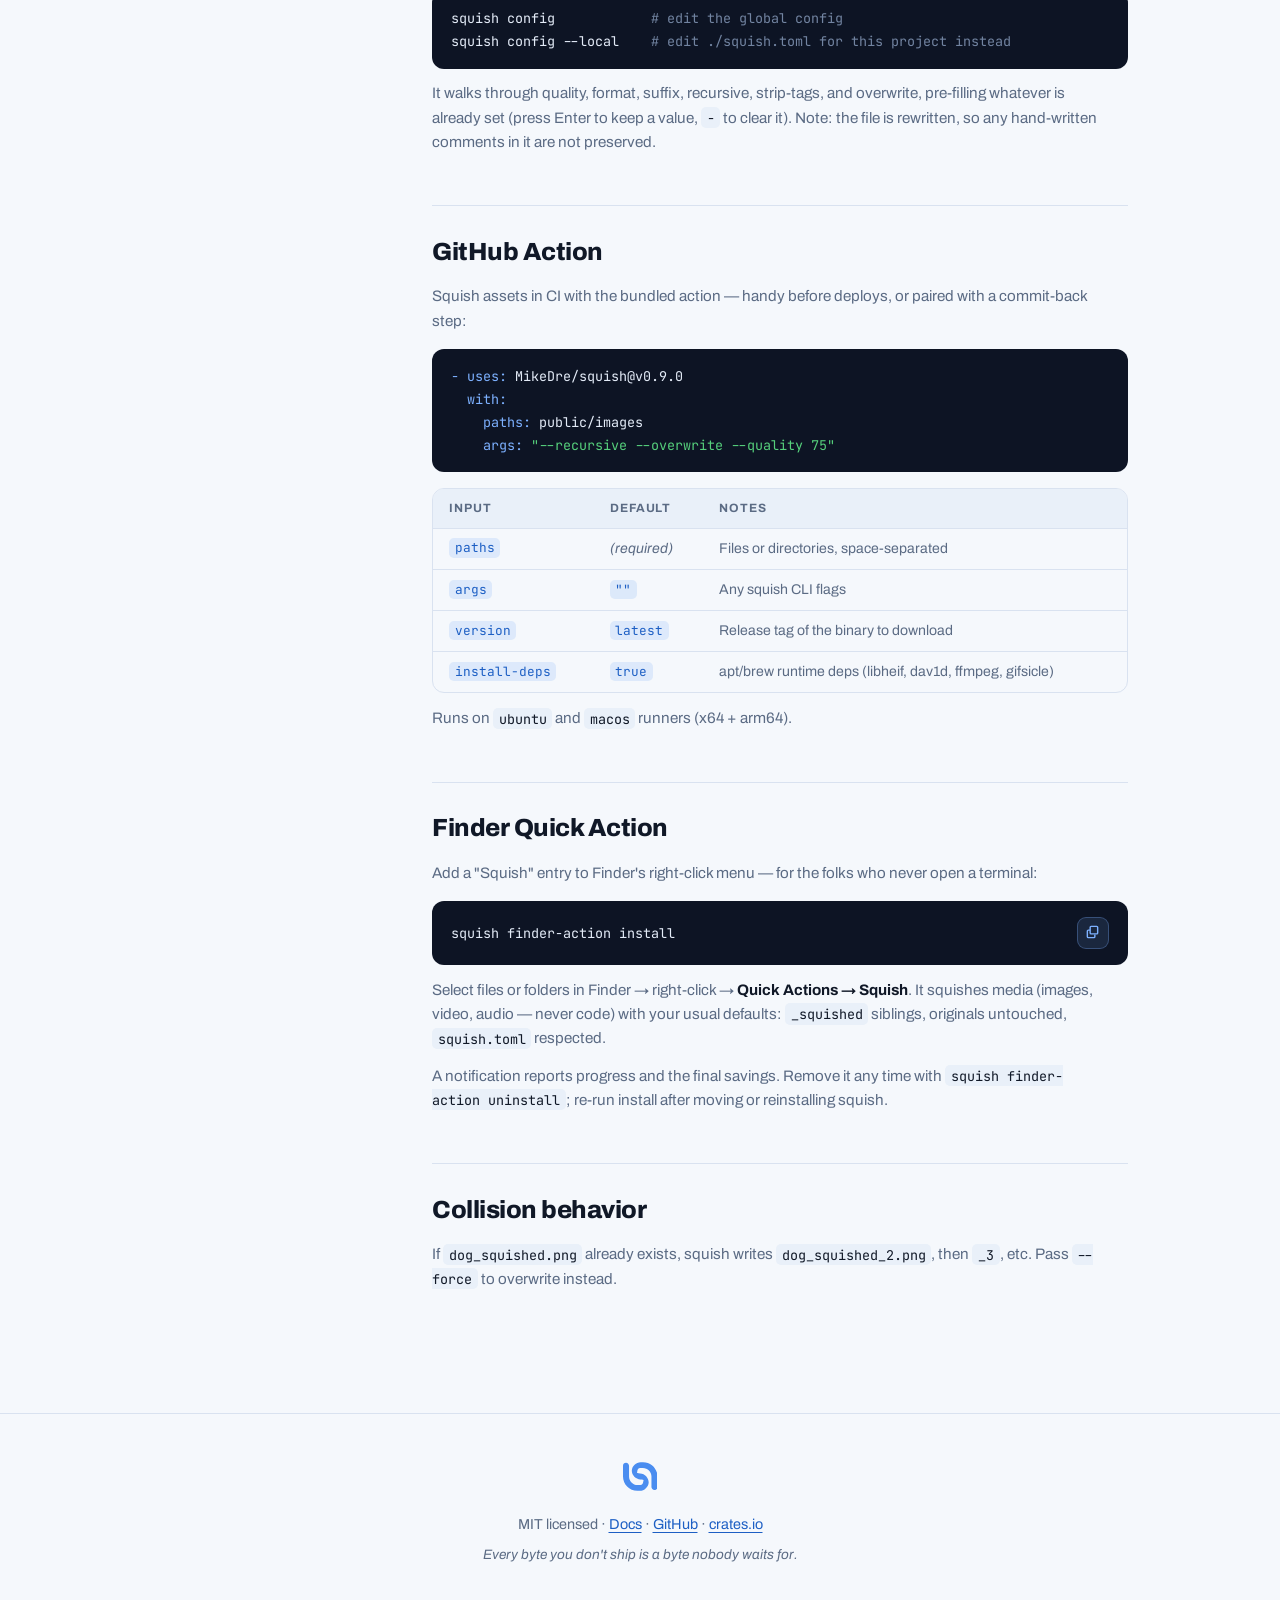
==== commit 1e801024: "🔖 Release: v0.9.0 (--select interactive crop selection)" ====
--- a/site/docs.html
+++ b/site/docs.html
@@ -486,7 +486,7 @@
           <h2 class="docs-h2">GitHub Action</h2>
           <p>Squish assets in CI with the bundled action — handy before deploys, or paired
             with a commit-back step:</p>
-          <pre class="code-block"><code><span class="c-key">- uses:</span> MikeDre/squish@v0.7.0
+          <pre class="code-block"><code><span class="c-key">- uses:</span> MikeDre/squish@v0.9.0
   <span class="c-key">with:</span>
     <span class="c-key">paths:</span> public/images
     <span class="c-key">args:</span> <span class="c-str">"--recursive --overwrite --quality 75"</span></code></pre>
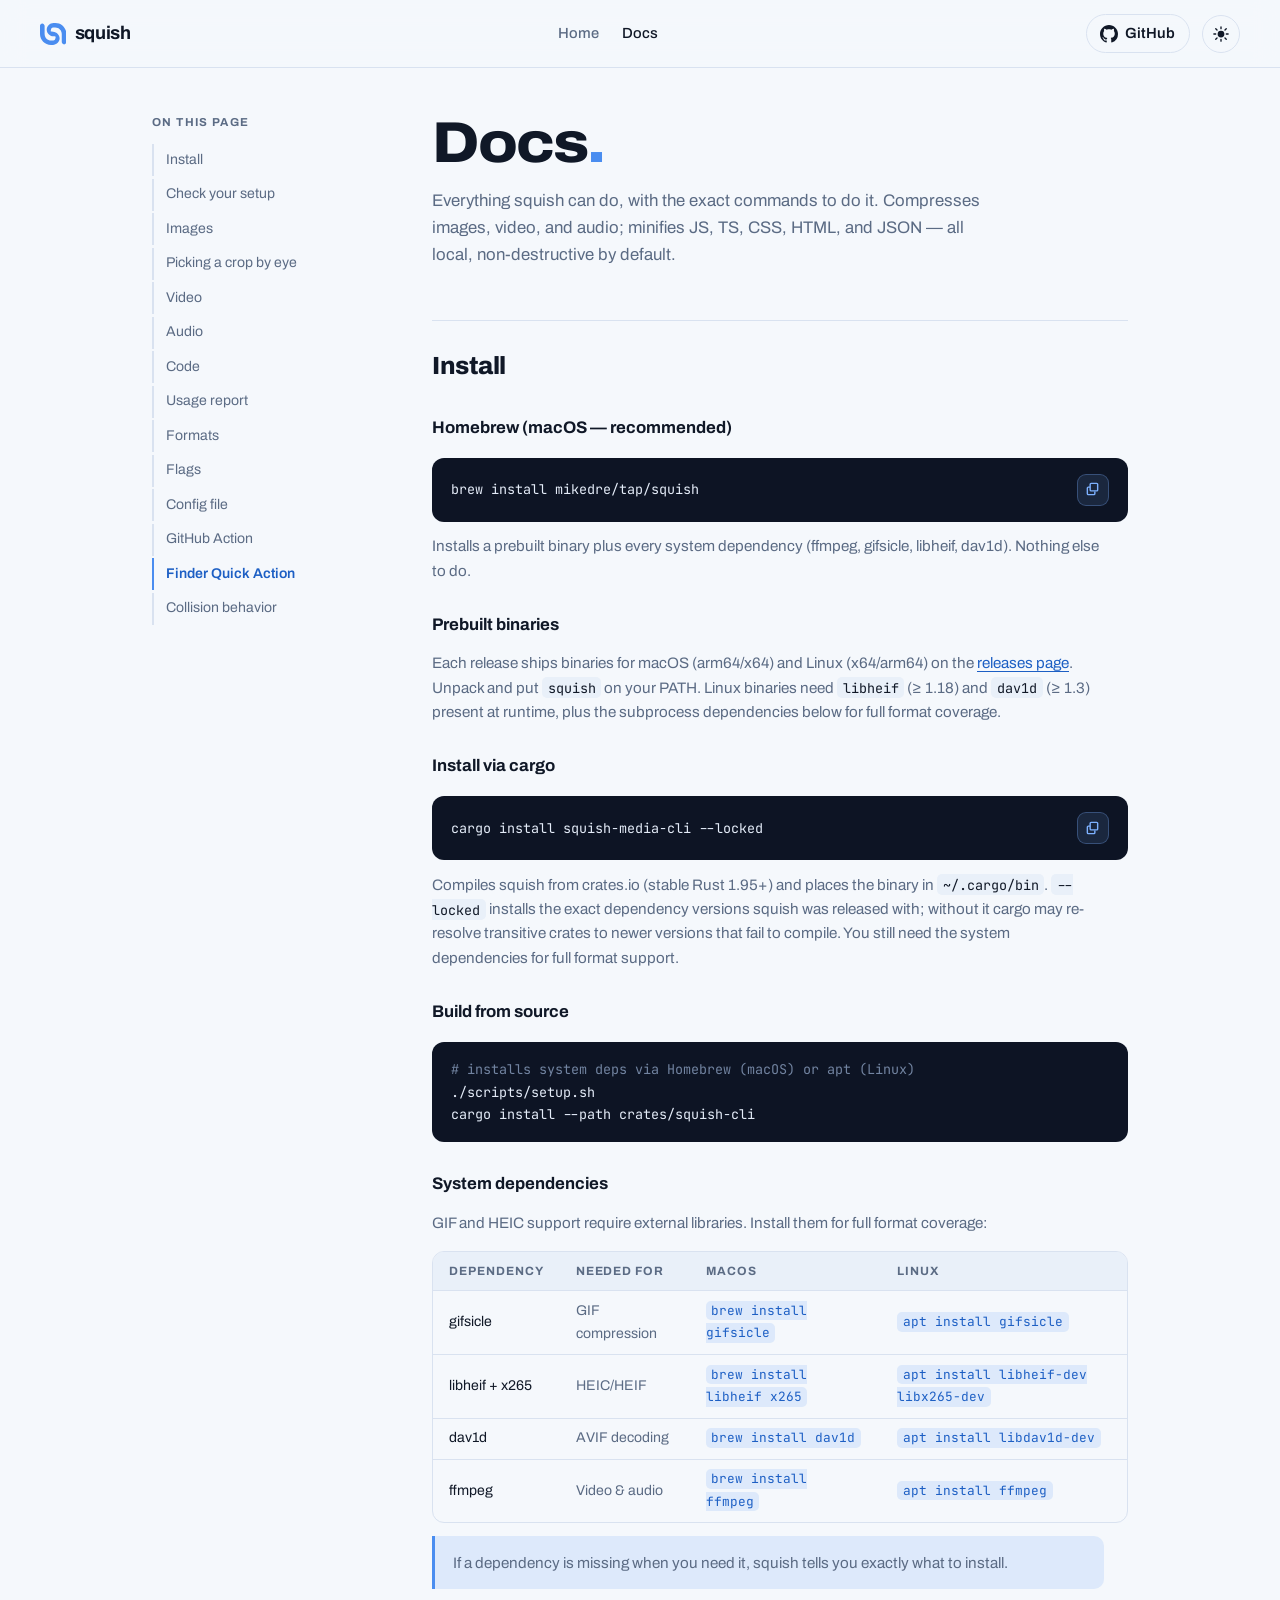
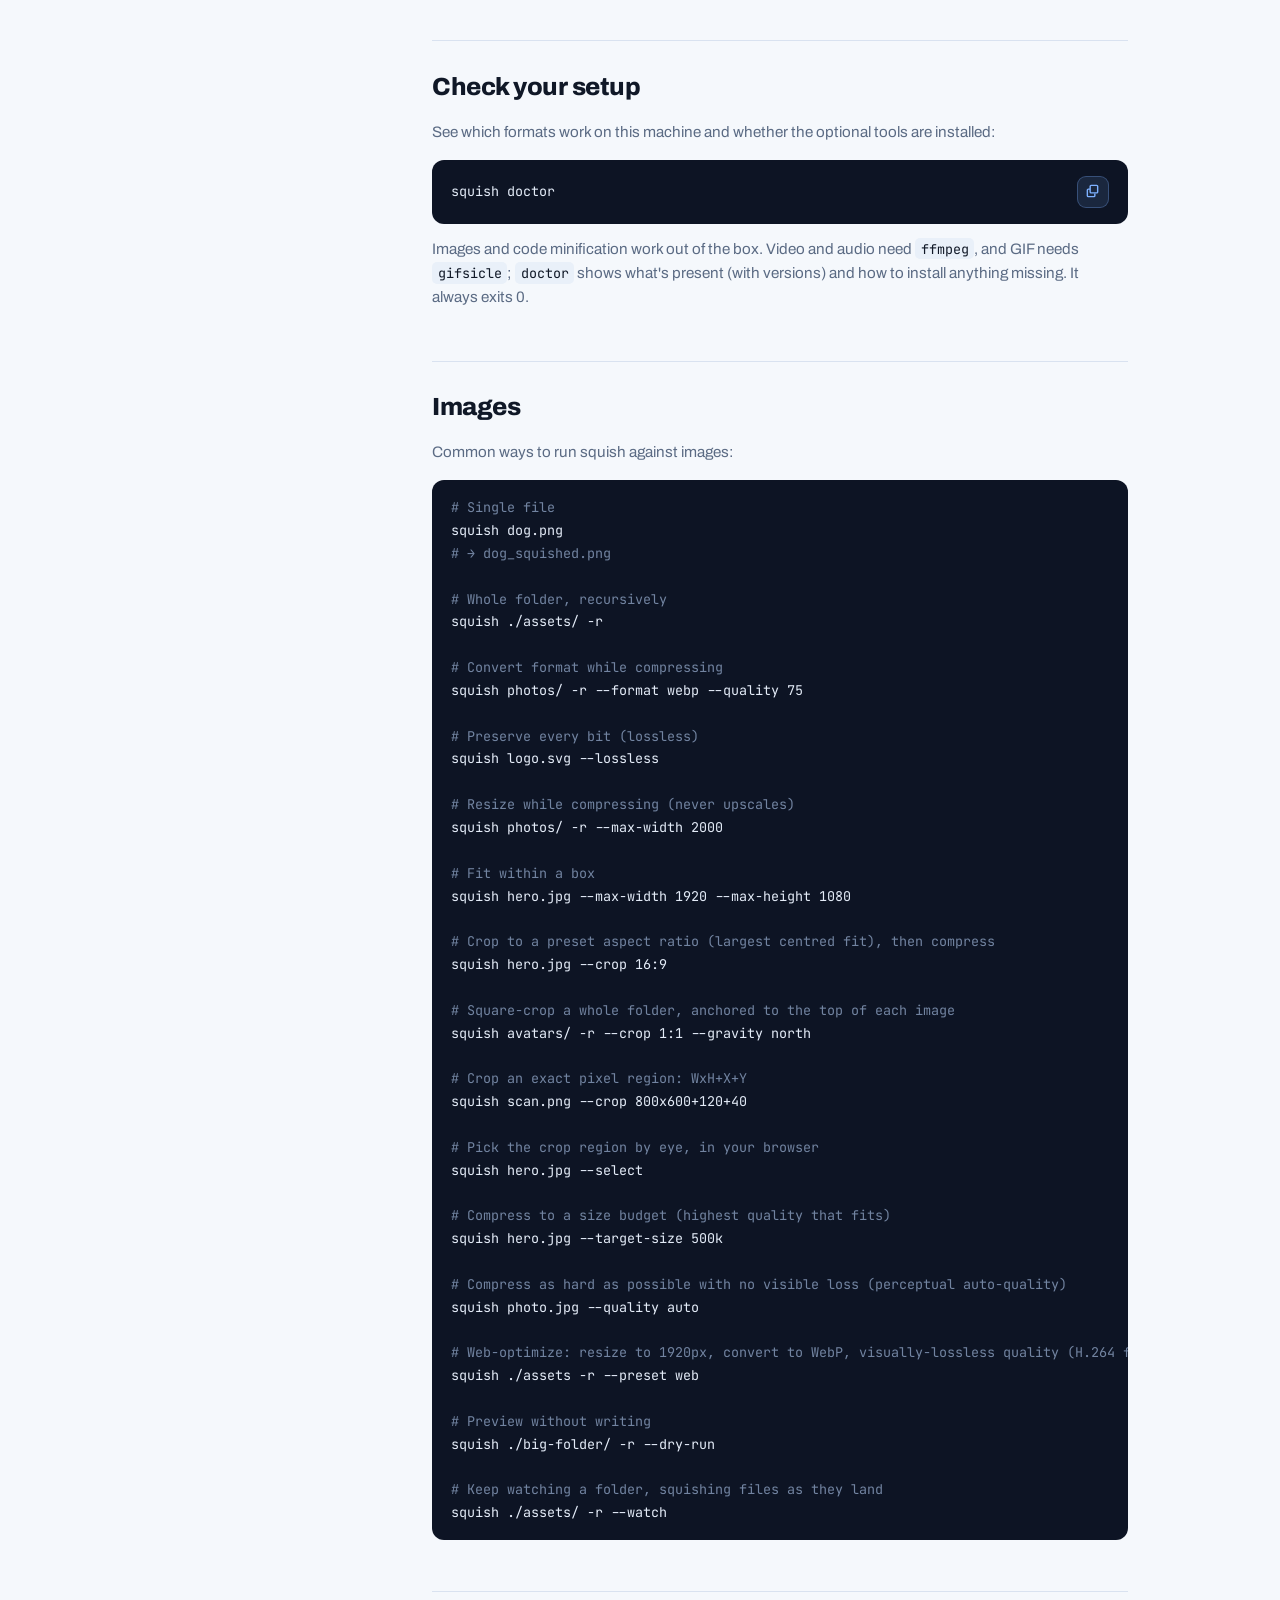
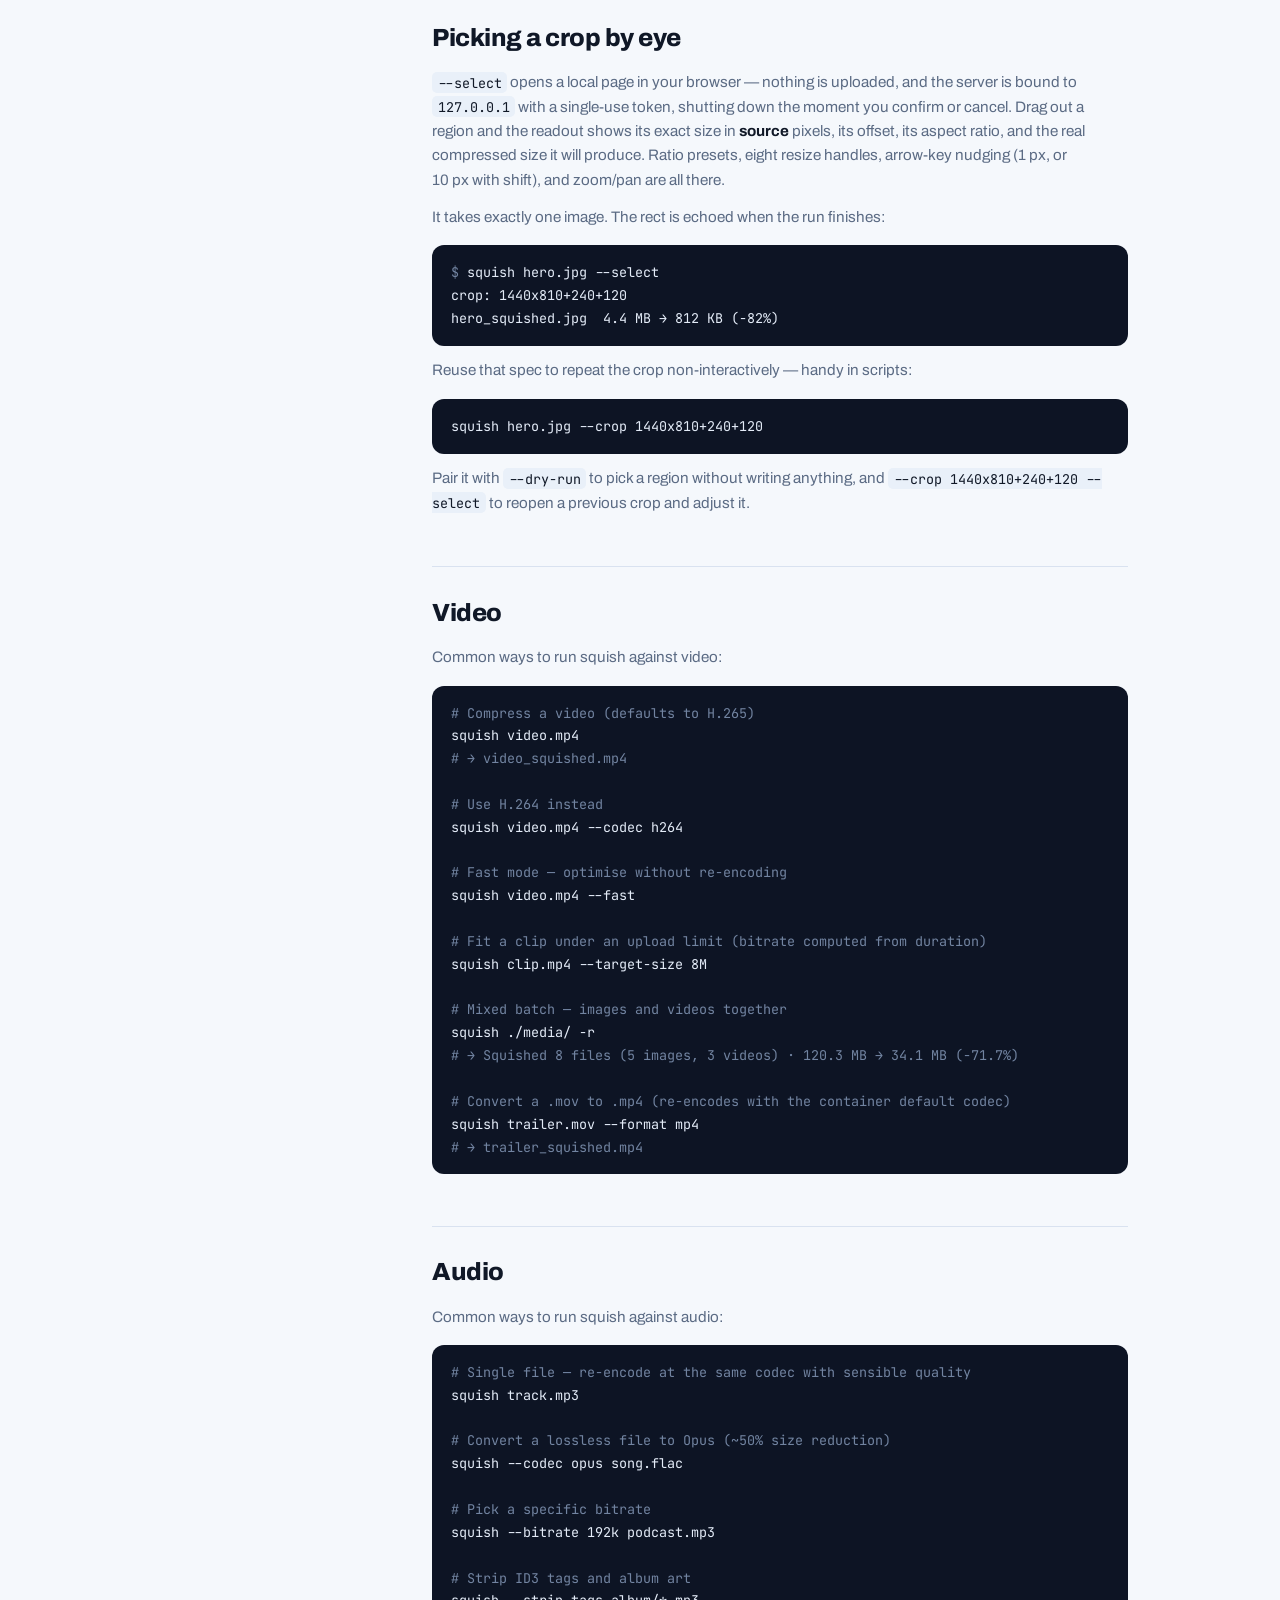
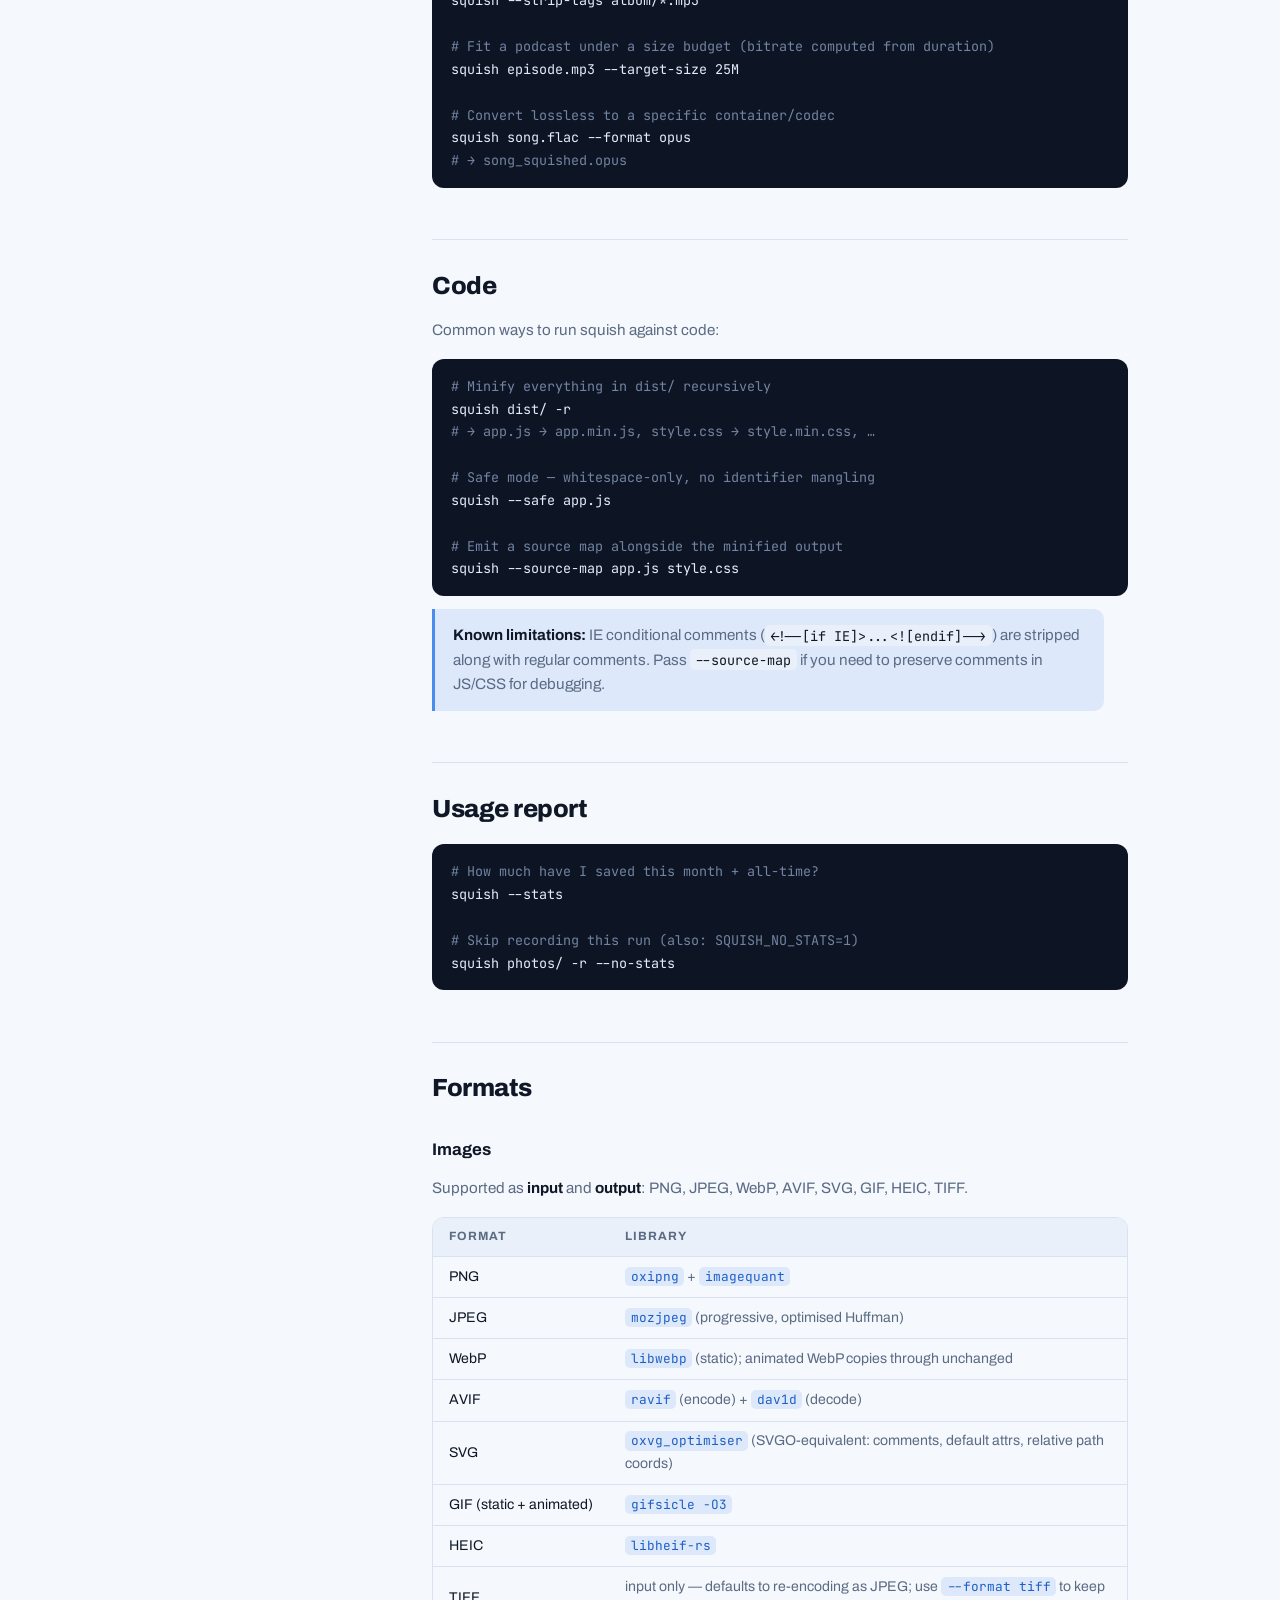
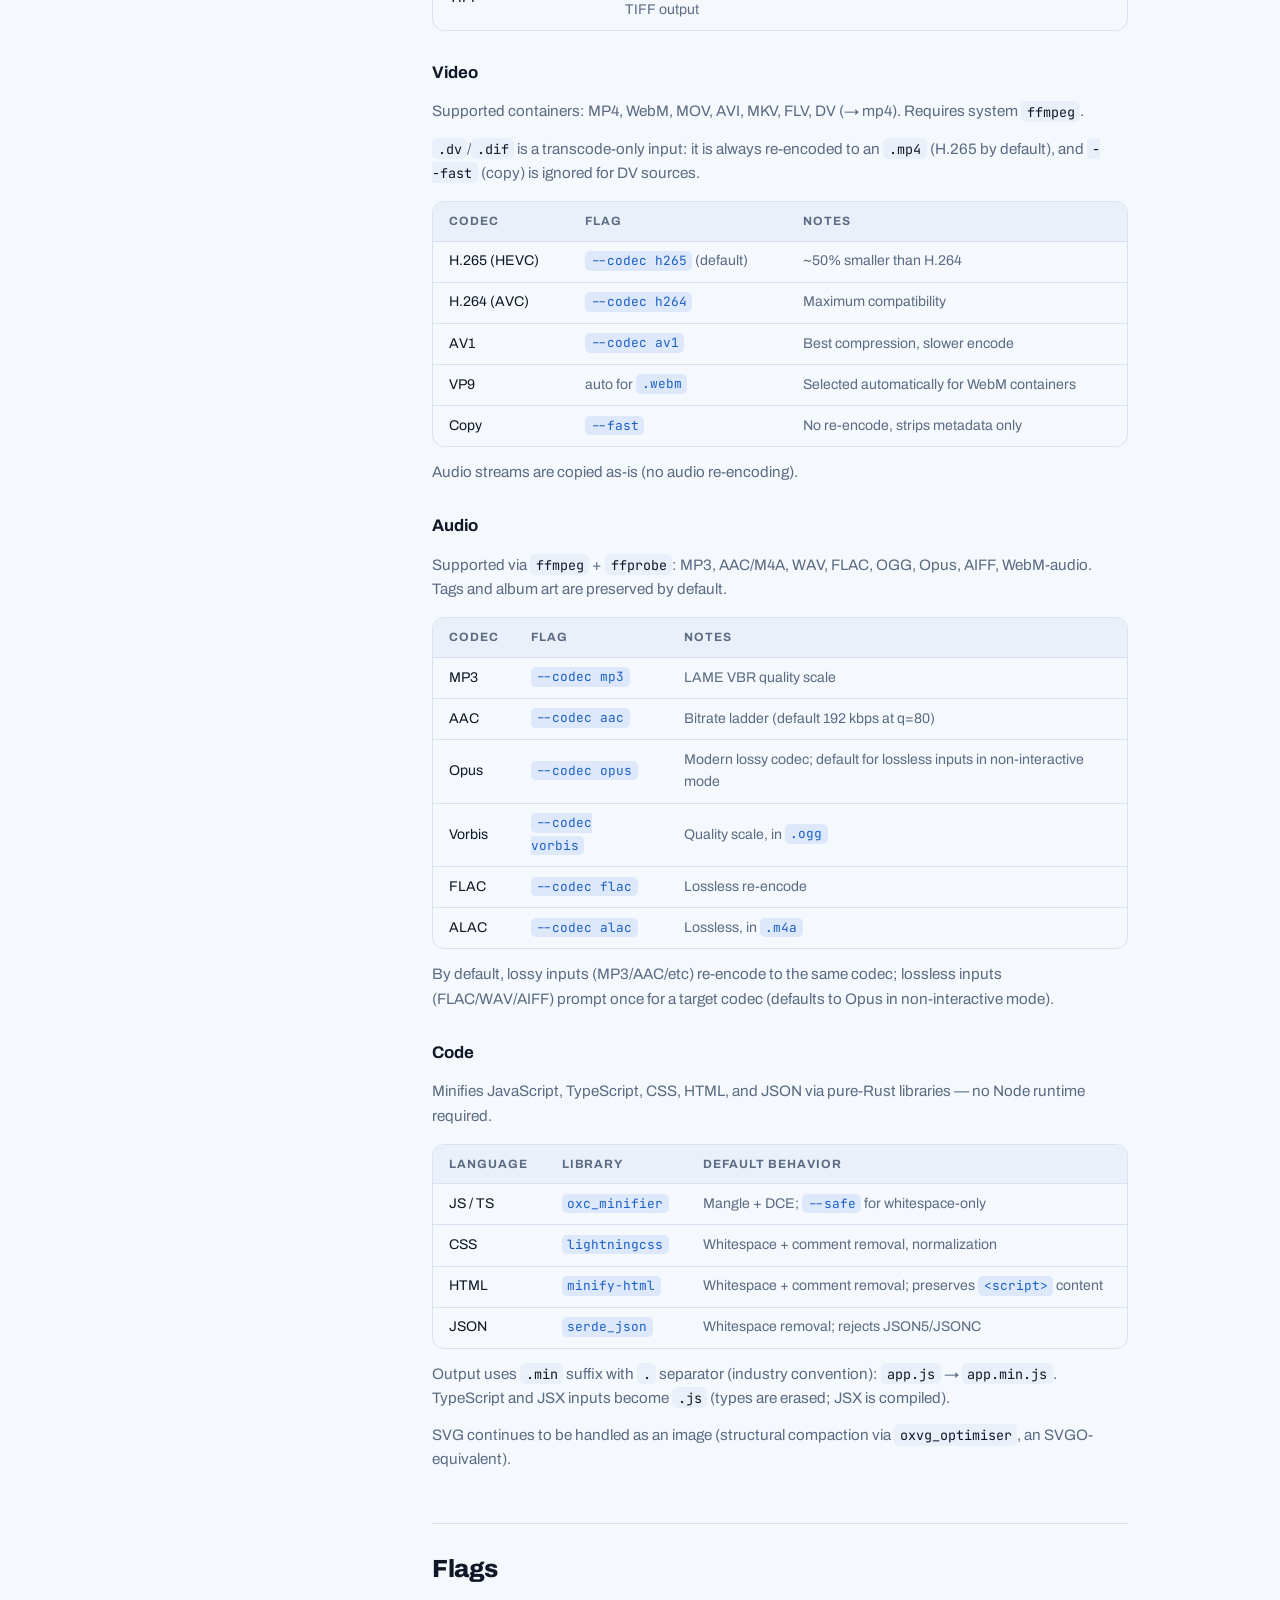
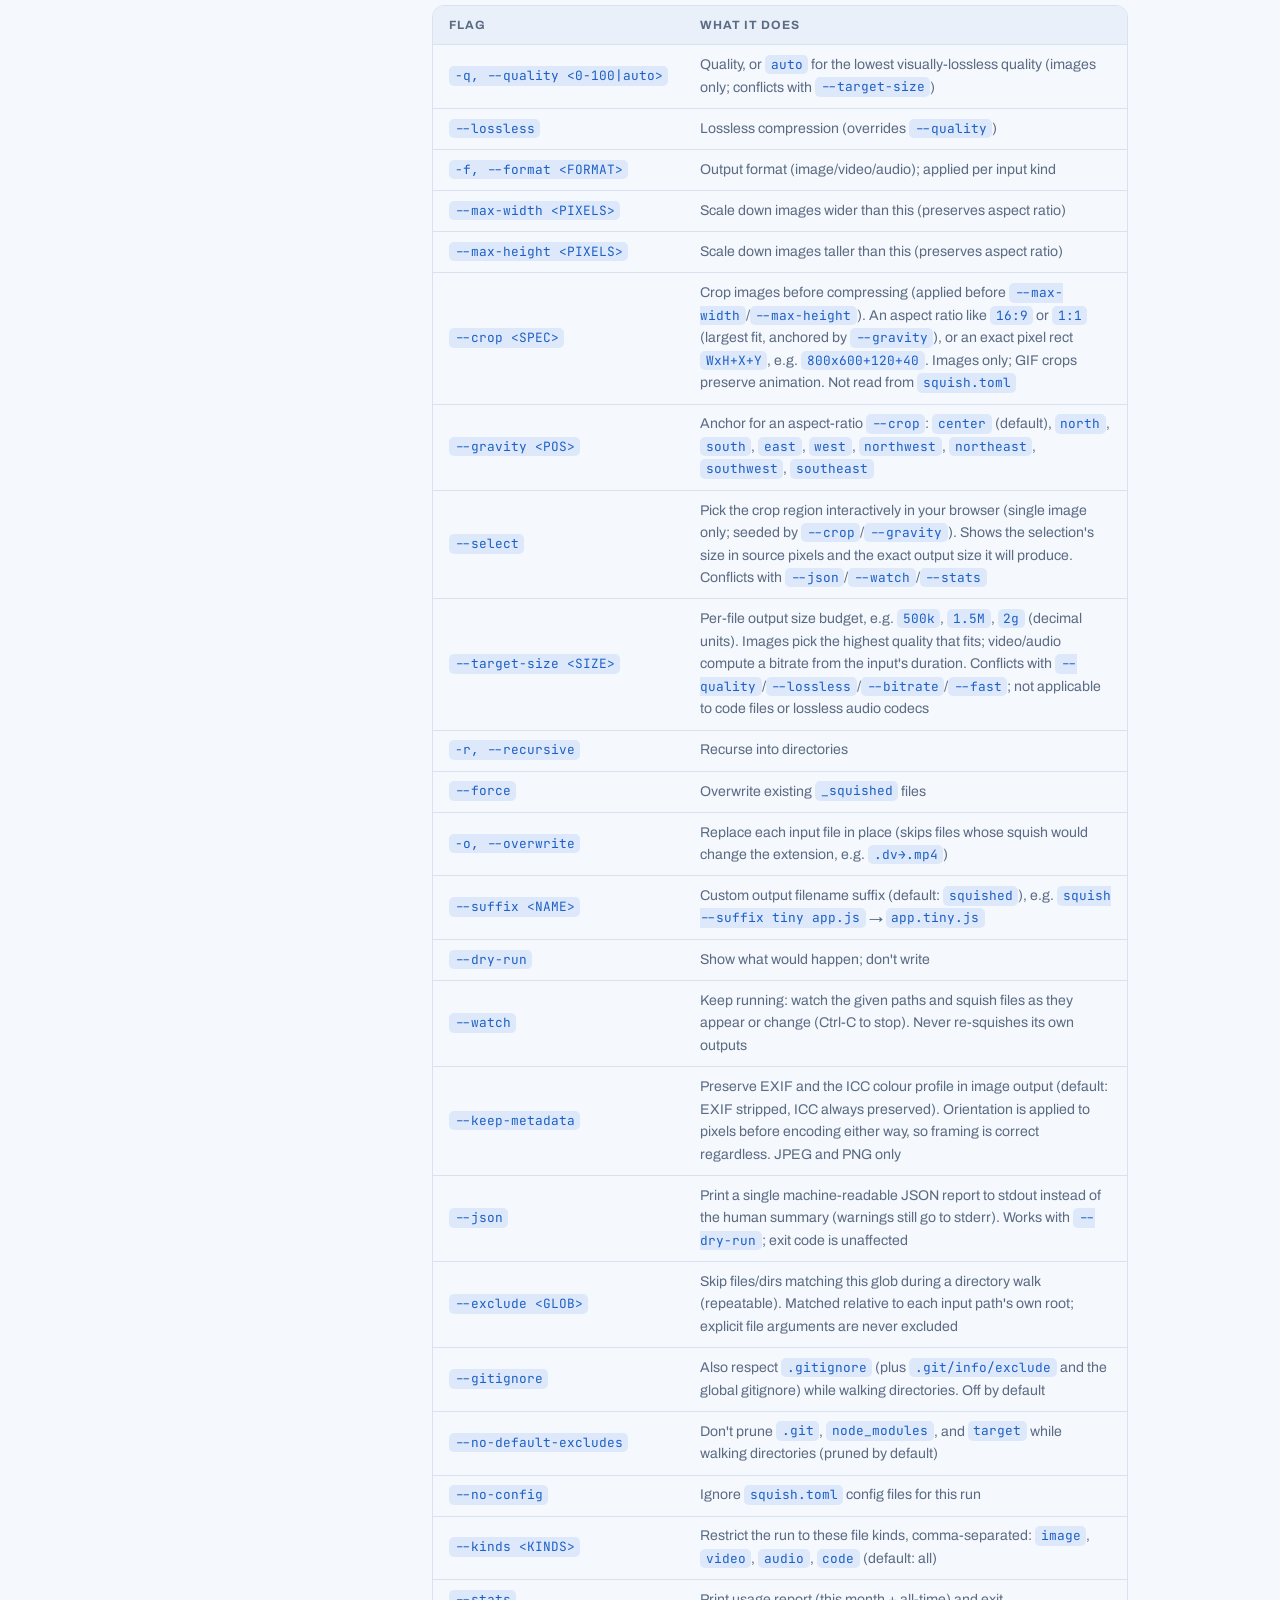
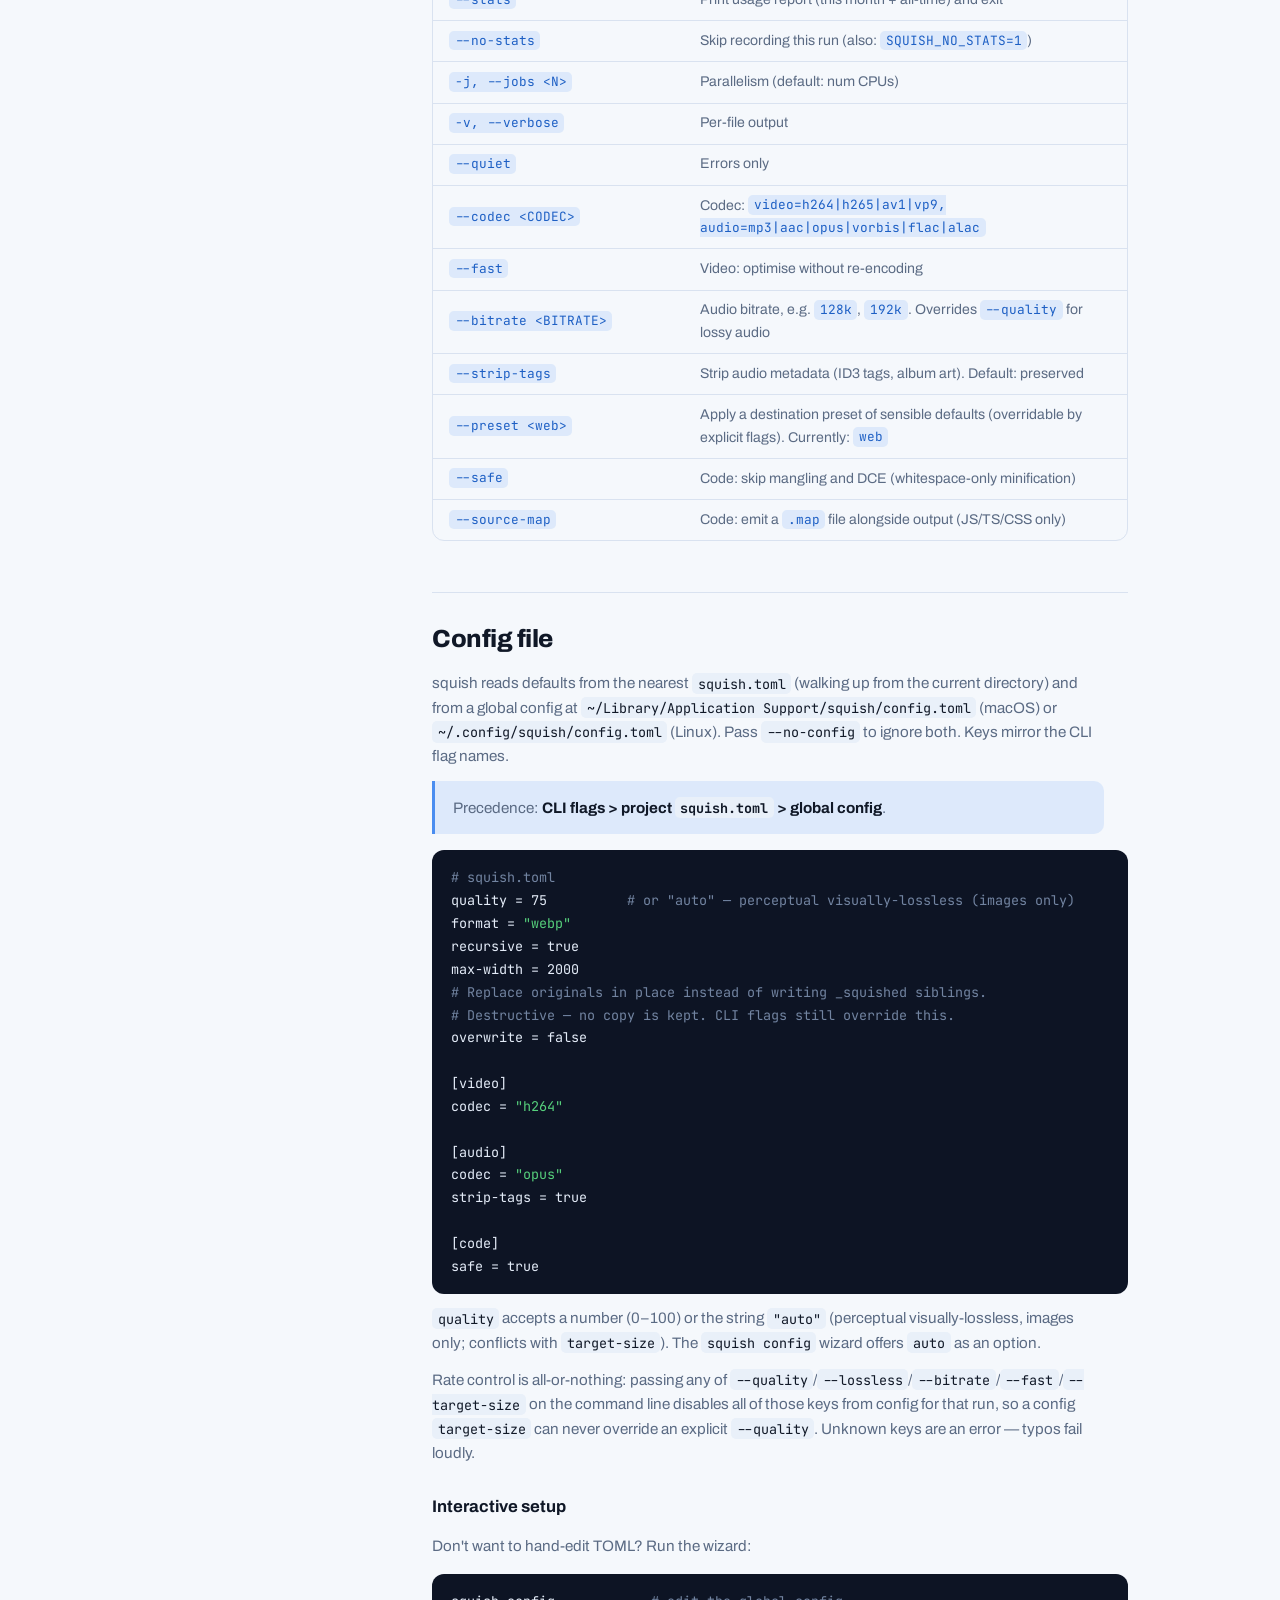
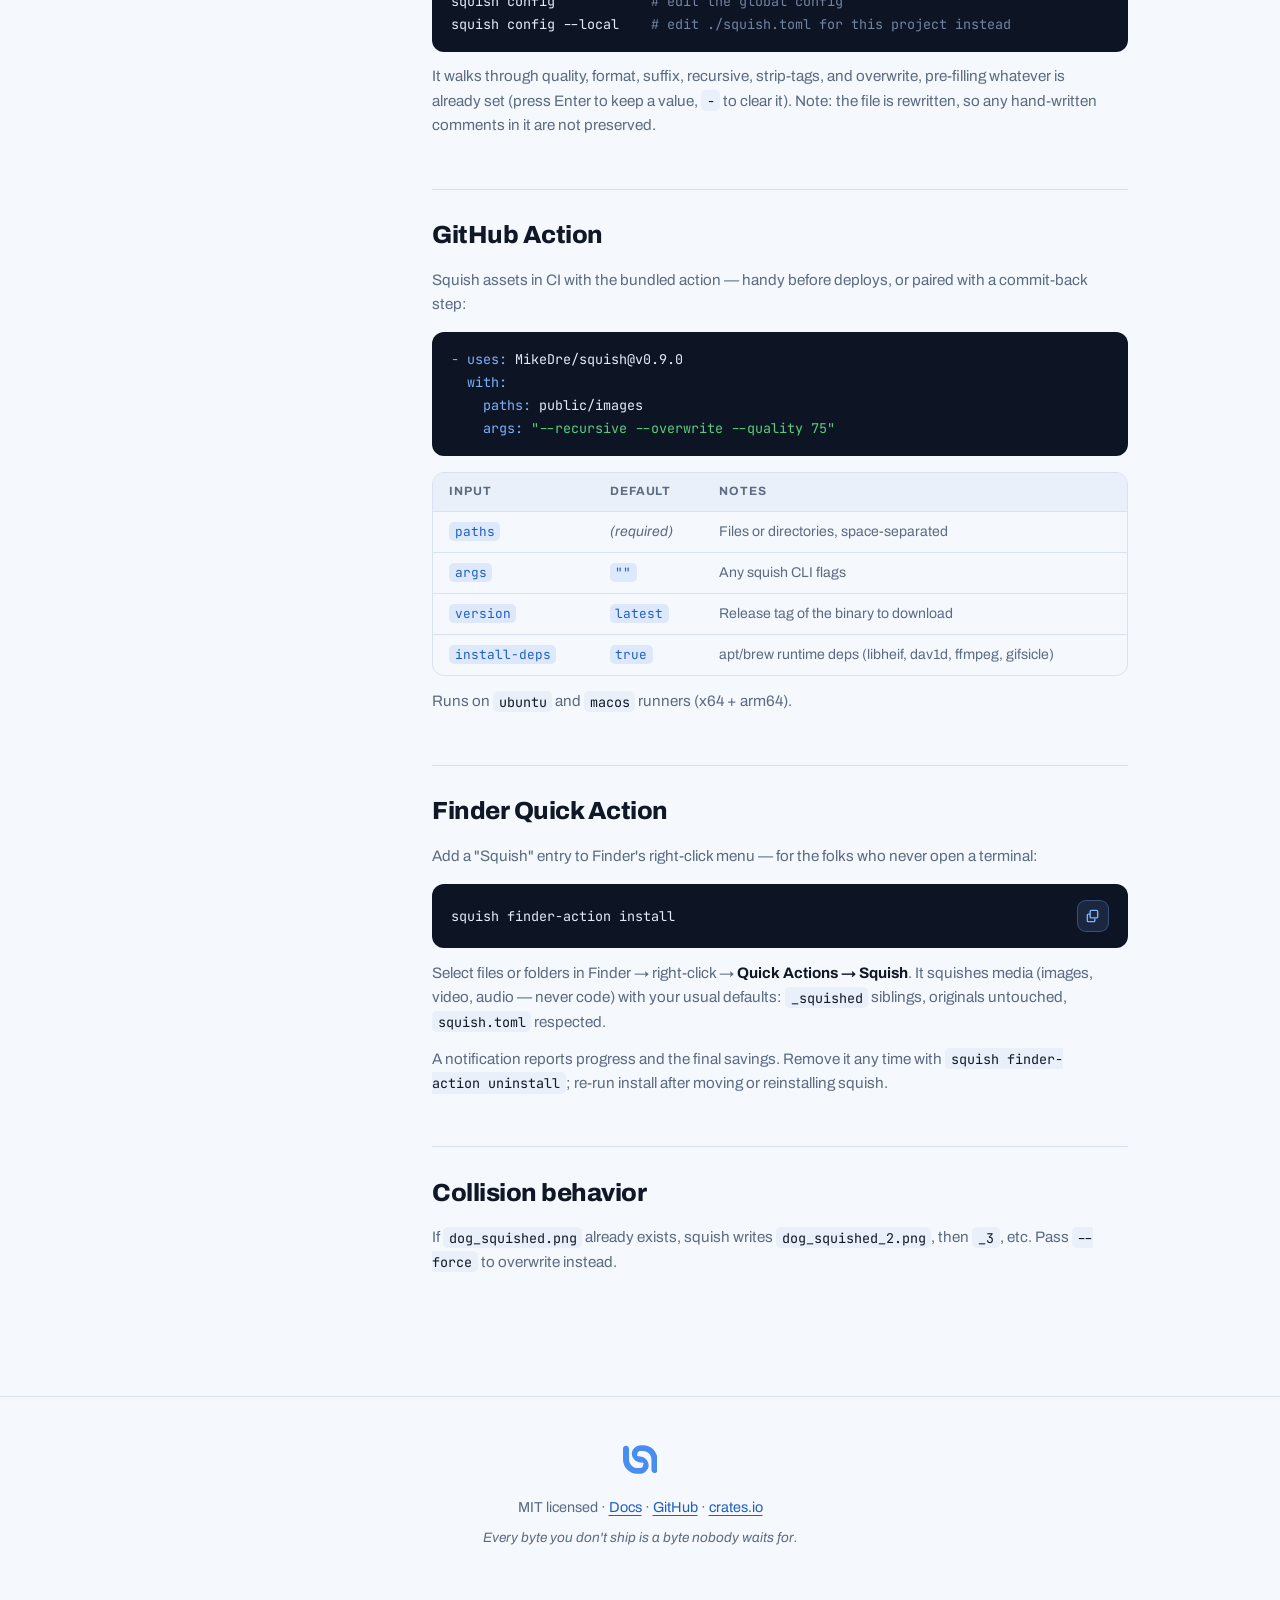
==== commit fde76c64: "📝 Docs: document --select/--crop across the website and crate READMEs" ====
--- a/site/docs.html
+++ b/site/docs.html
@@ -58,6 +58,7 @@
           <li><a href="#install">Install</a></li>
           <li><a href="#doctor">Check your setup</a></li>
           <li><a href="#images">Images</a></li>
+          <li><a href="#select">Picking a crop by eye</a></li>
           <li><a href="#video">Video</a></li>
           <li><a href="#audio">Audio</a></li>
           <li><a href="#code">Code</a></li>
@@ -85,6 +86,7 @@
             <li><a href="#install">Install</a></li>
             <li><a href="#doctor">Check your setup</a></li>
             <li><a href="#images">Images</a></li>
+            <li><a href="#select">Picking a crop by eye</a></li>
             <li><a href="#video">Video</a></li>
             <li><a href="#audio">Audio</a></li>
             <li><a href="#code">Code</a></li>
@@ -189,6 +191,18 @@
 <span class="c-comment"># Fit within a box</span>
 squish hero.jpg --max-width 1920 --max-height 1080
 
+<span class="c-comment"># Crop to a preset aspect ratio (largest centred fit), then compress</span>
+squish hero.jpg --crop 16:9
+
+<span class="c-comment"># Square-crop a whole folder, anchored to the top of each image</span>
+squish avatars/ -r --crop 1:1 --gravity north
+
+<span class="c-comment"># Crop an exact pixel region: WxH+X+Y</span>
+squish scan.png --crop 800x600+120+40
+
+<span class="c-comment"># Pick the crop region by eye, in your browser</span>
+squish hero.jpg --select
+
 <span class="c-comment"># Compress to a size budget (highest quality that fits)</span>
 squish hero.jpg --target-size 500k
 
@@ -203,6 +217,24 @@
 
 <span class="c-comment"># Keep watching a folder, squishing files as they land</span>
 squish ./assets/ -r --watch</code></pre>
+        </section>
+
+        <section class="docs-section" id="select">
+          <h2 class="docs-h2">Picking a crop by eye</h2>
+          <p><code>--select</code> opens a local page in your browser — nothing is uploaded, and the
+            server is bound to <code>127.0.0.1</code> with a single-use token, shutting down the
+            moment you confirm or cancel. Drag out a region and the readout shows its exact size in
+            <strong>source</strong> pixels, its offset, its aspect ratio, and the real compressed
+            size it will produce. Ratio presets, eight resize handles, arrow-key nudging (1&nbsp;px,
+            or 10&nbsp;px with shift), and zoom/pan are all there.</p>
+          <p>It takes exactly one image. The rect is echoed when the run finishes:</p>
+          <pre class="code-block"><code><span class="c-comment">$</span> squish hero.jpg --select
+crop: 1440x810+240+120
+hero_squished.jpg  4.4 MB → 812 KB (-82%)</code></pre>
+          <p>Reuse that spec to repeat the crop non-interactively — handy in scripts:</p>
+          <pre class="code-block"><code>squish hero.jpg --crop 1440x810+240+120</code></pre>
+          <p>Pair it with <code>--dry-run</code> to pick a region without writing anything, and
+            <code>--crop 1440x810+240+120 --select</code> to reopen a previous crop and adjust it.</p>
         </section>
 
         <section class="docs-section" id="video">
@@ -380,6 +412,23 @@
                   <td>Scale down images wider than this (preserves aspect ratio)</td></tr>
                 <tr><td><code>--max-height &lt;PIXELS&gt;</code></td>
                   <td>Scale down images taller than this (preserves aspect ratio)</td></tr>
+                <tr><td><code>--crop &lt;SPEC&gt;</code></td>
+                  <td>Crop images before compressing (applied before
+                    <code>--max-width</code>/<code>--max-height</code>). An aspect ratio like
+                    <code>16:9</code> or <code>1:1</code> (largest fit, anchored by
+                    <code>--gravity</code>), or an exact pixel rect <code>WxH+X+Y</code>, e.g.
+                    <code>800x600+120+40</code>. Images only; GIF crops preserve animation. Not read
+                    from <code>squish.toml</code></td></tr>
+                <tr><td><code>--gravity &lt;POS&gt;</code></td>
+                  <td>Anchor for an aspect-ratio <code>--crop</code>: <code>center</code> (default),
+                    <code>north</code>, <code>south</code>, <code>east</code>, <code>west</code>,
+                    <code>northwest</code>, <code>northeast</code>, <code>southwest</code>,
+                    <code>southeast</code></td></tr>
+                <tr><td><code>--select</code></td>
+                  <td>Pick the crop region interactively in your browser (single image only; seeded
+                    by <code>--crop</code>/<code>--gravity</code>). Shows the selection's size in
+                    source pixels and the exact output size it will produce. Conflicts with
+                    <code>--json</code>/<code>--watch</code>/<code>--stats</code></td></tr>
                 <tr><td><code>--target-size &lt;SIZE&gt;</code></td>
                   <td>Per-file output size budget, e.g. <code>500k</code>, <code>1.5M</code>,
                     <code>2g</code> (decimal units). Images pick the highest quality that fits;
@@ -400,6 +449,24 @@
                 <tr><td><code>--watch</code></td>
                   <td>Keep running: watch the given paths and squish files as they appear or change
                     (Ctrl-C to stop). Never re-squishes its own outputs</td></tr>
+                <tr><td><code>--keep-metadata</code></td>
+                  <td>Preserve EXIF and the ICC colour profile in image output (default: EXIF
+                    stripped, ICC always preserved). Orientation is applied to pixels before
+                    encoding either way, so framing is correct regardless. JPEG and PNG only</td></tr>
+                <tr><td><code>--json</code></td>
+                  <td>Print a single machine-readable JSON report to stdout instead of the human
+                    summary (warnings still go to stderr). Works with <code>--dry-run</code>; exit
+                    code is unaffected</td></tr>
+                <tr><td><code>--exclude &lt;GLOB&gt;</code></td>
+                  <td>Skip files/dirs matching this glob during a directory walk (repeatable).
+                    Matched relative to each input path's own root; explicit file arguments are
+                    never excluded</td></tr>
+                <tr><td><code>--gitignore</code></td>
+                  <td>Also respect <code>.gitignore</code> (plus <code>.git/info/exclude</code> and
+                    the global gitignore) while walking directories. Off by default</td></tr>
+                <tr><td><code>--no-default-excludes</code></td>
+                  <td>Don't prune <code>.git</code>, <code>node_modules</code>, and
+                    <code>target</code> while walking directories (pruned by default)</td></tr>
                 <tr><td><code>--no-config</code></td>
                   <td>Ignore <code>squish.toml</code> config files for this run</td></tr>
                 <tr><td><code>--kinds &lt;KINDS&gt;</code></td>
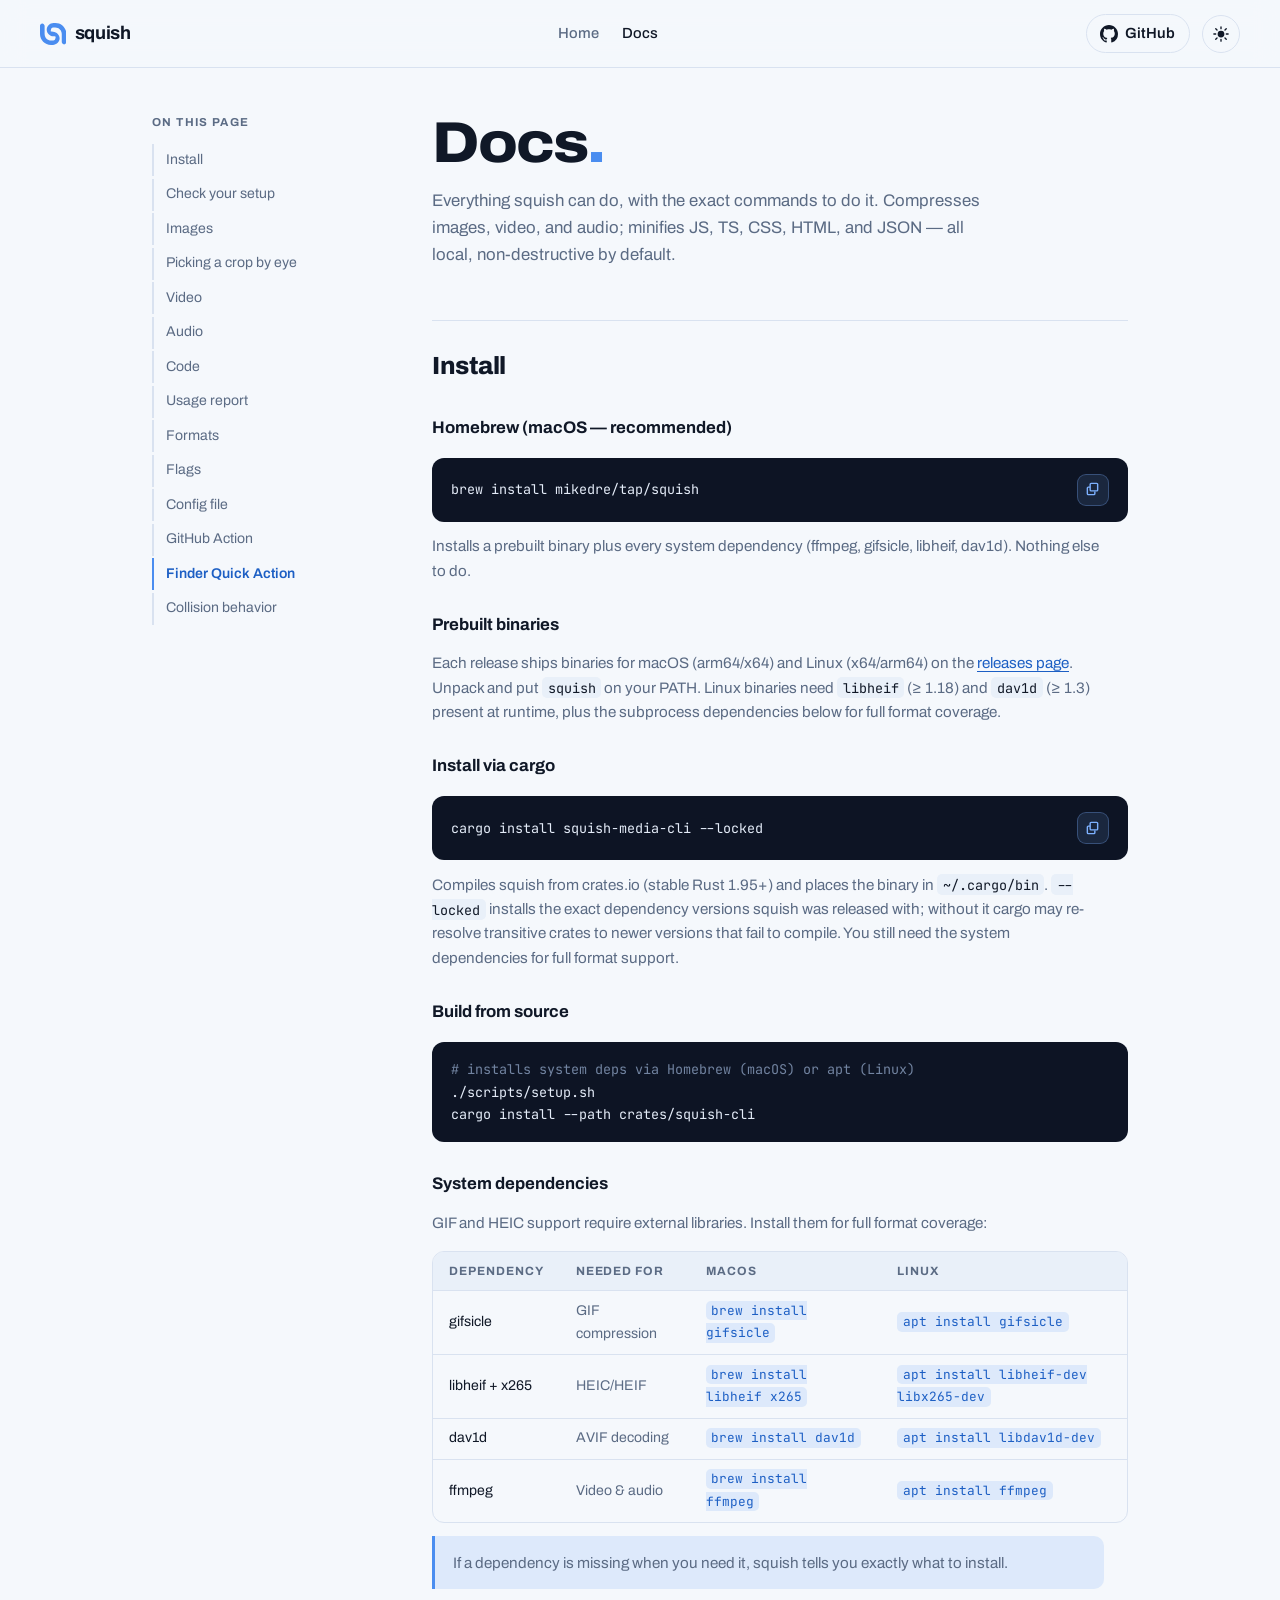
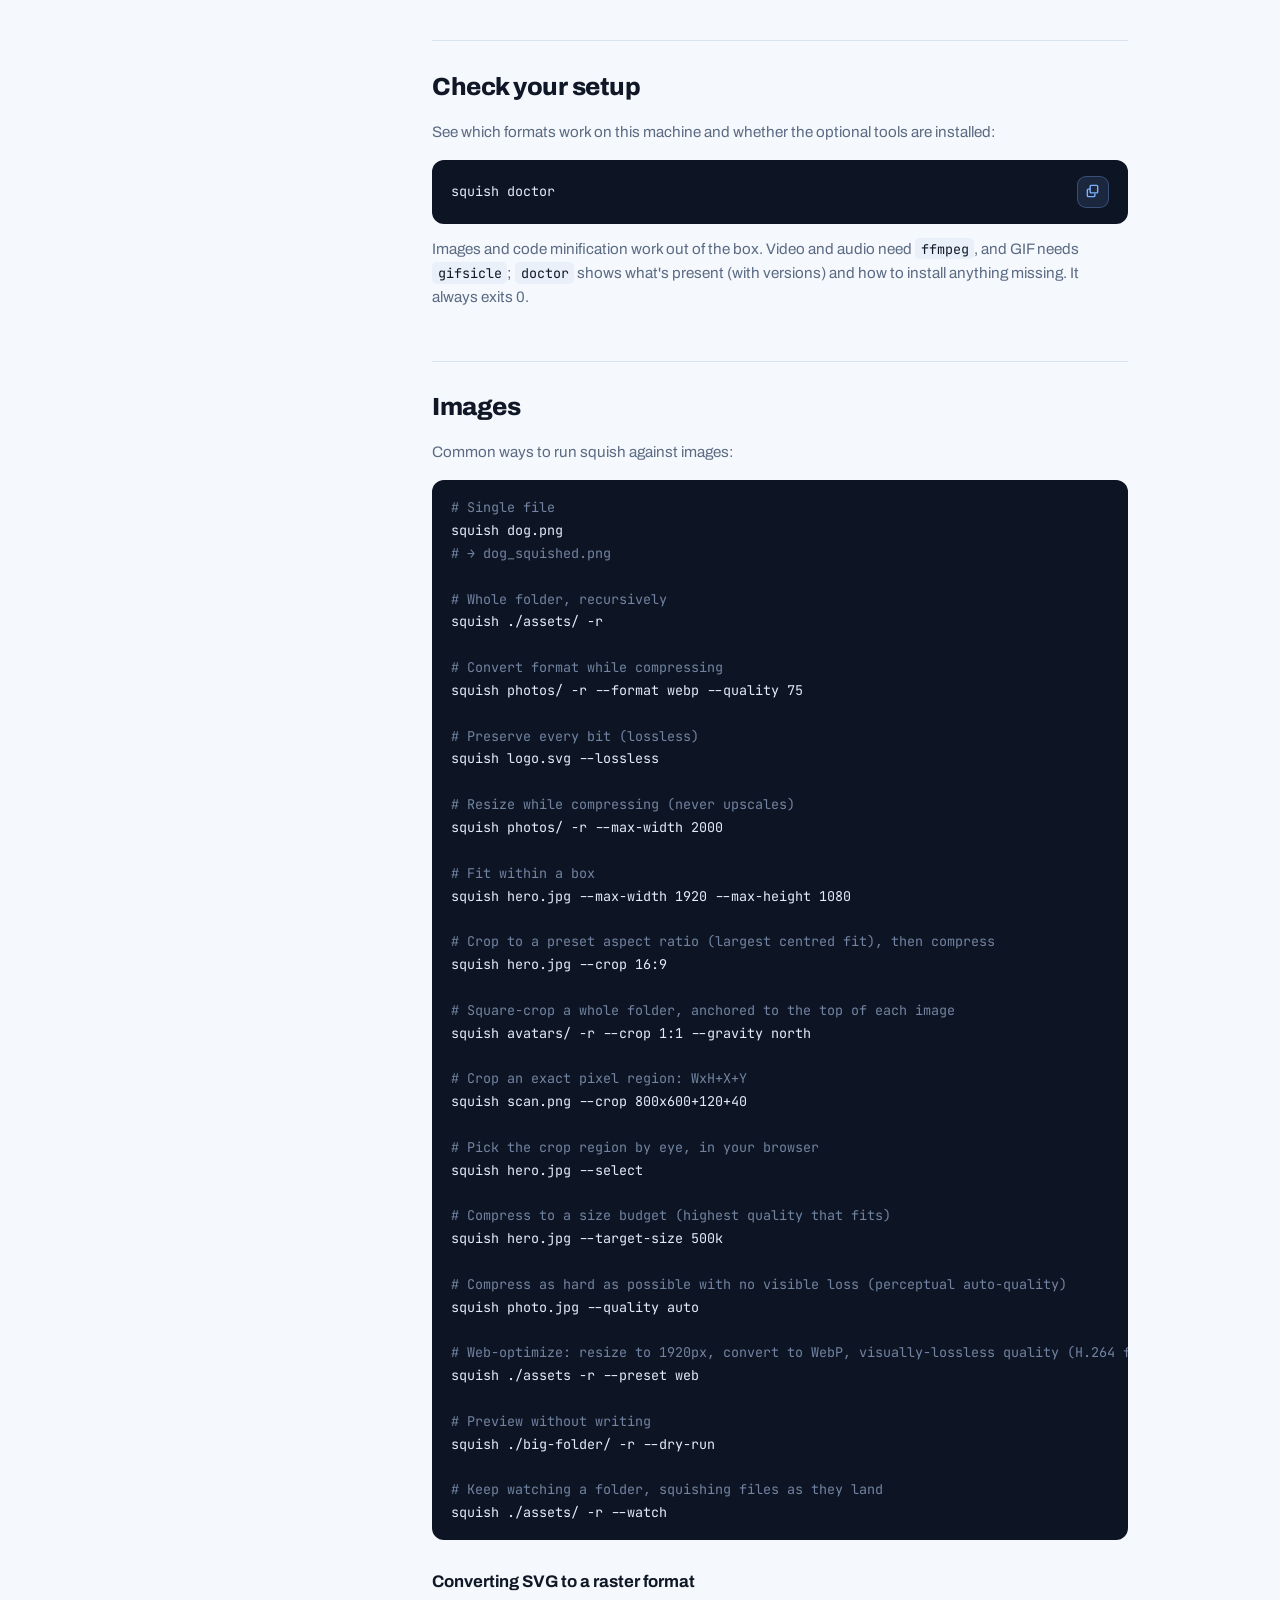
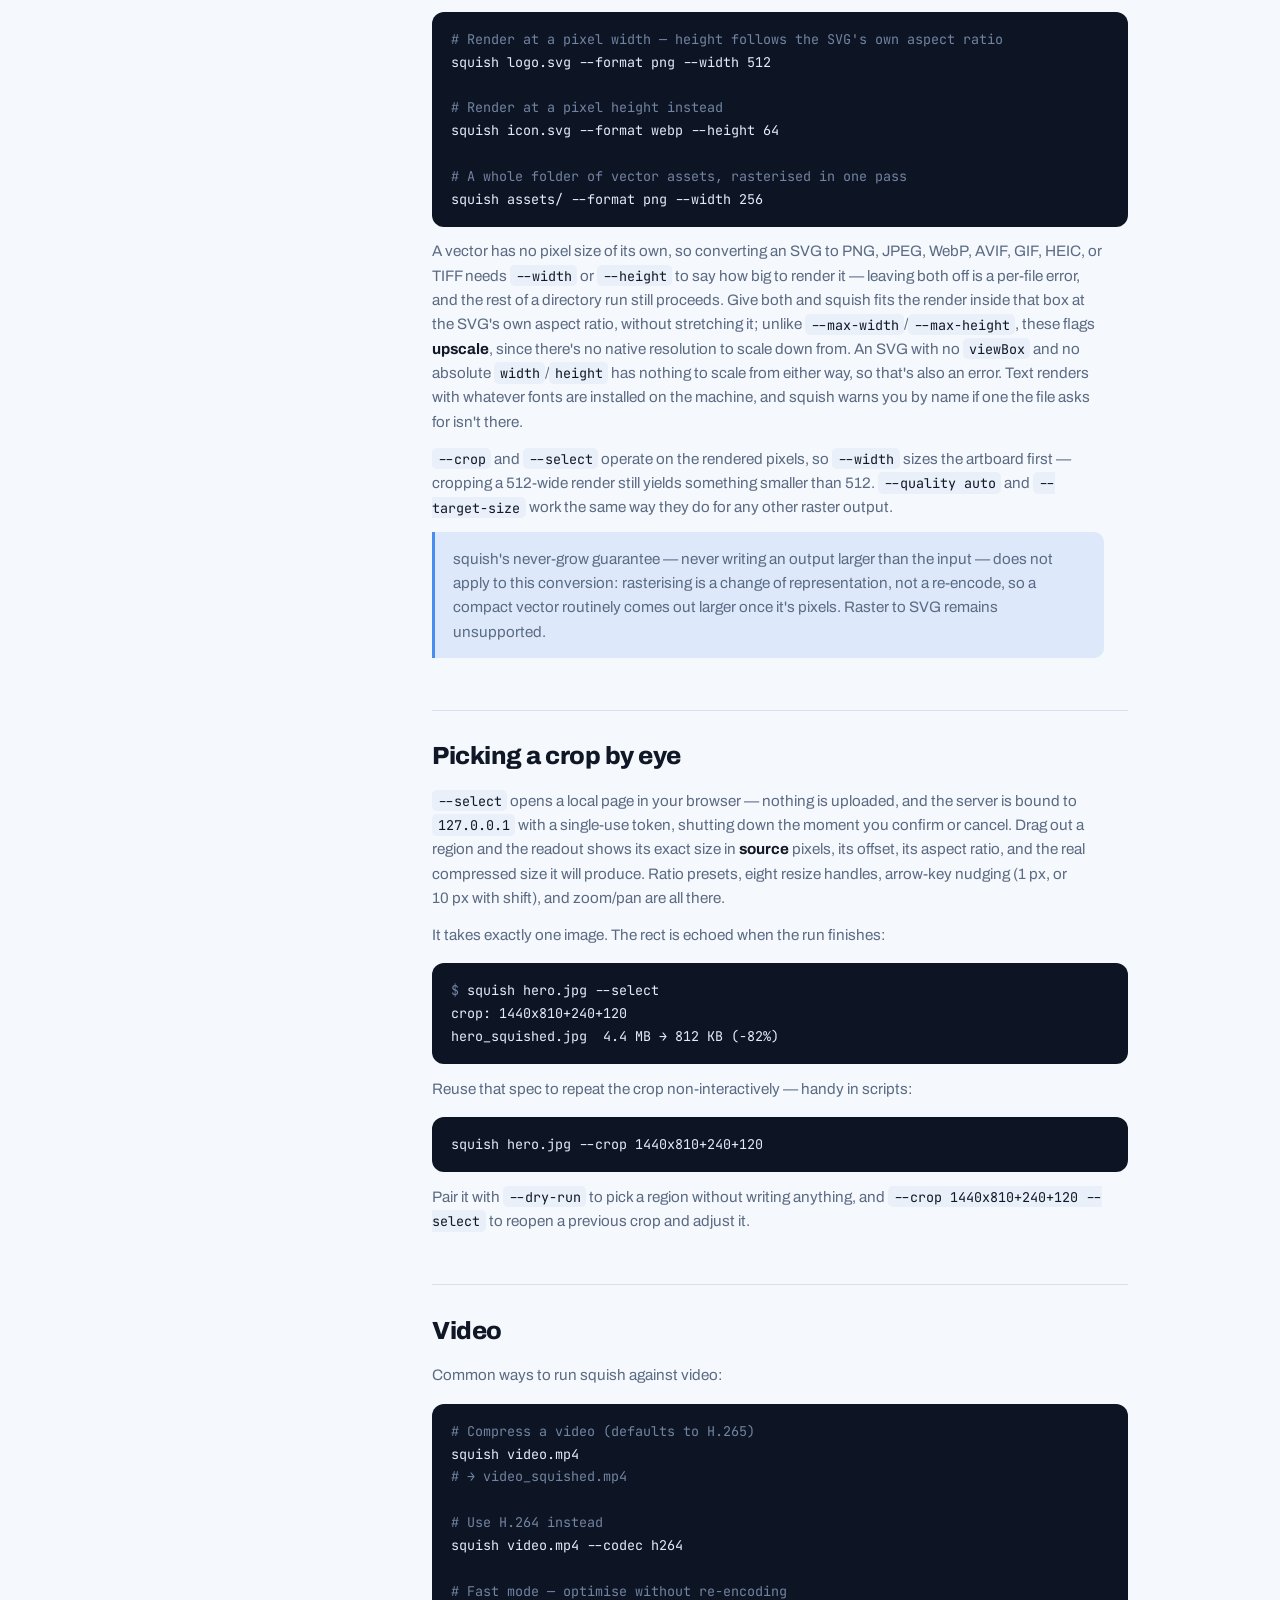
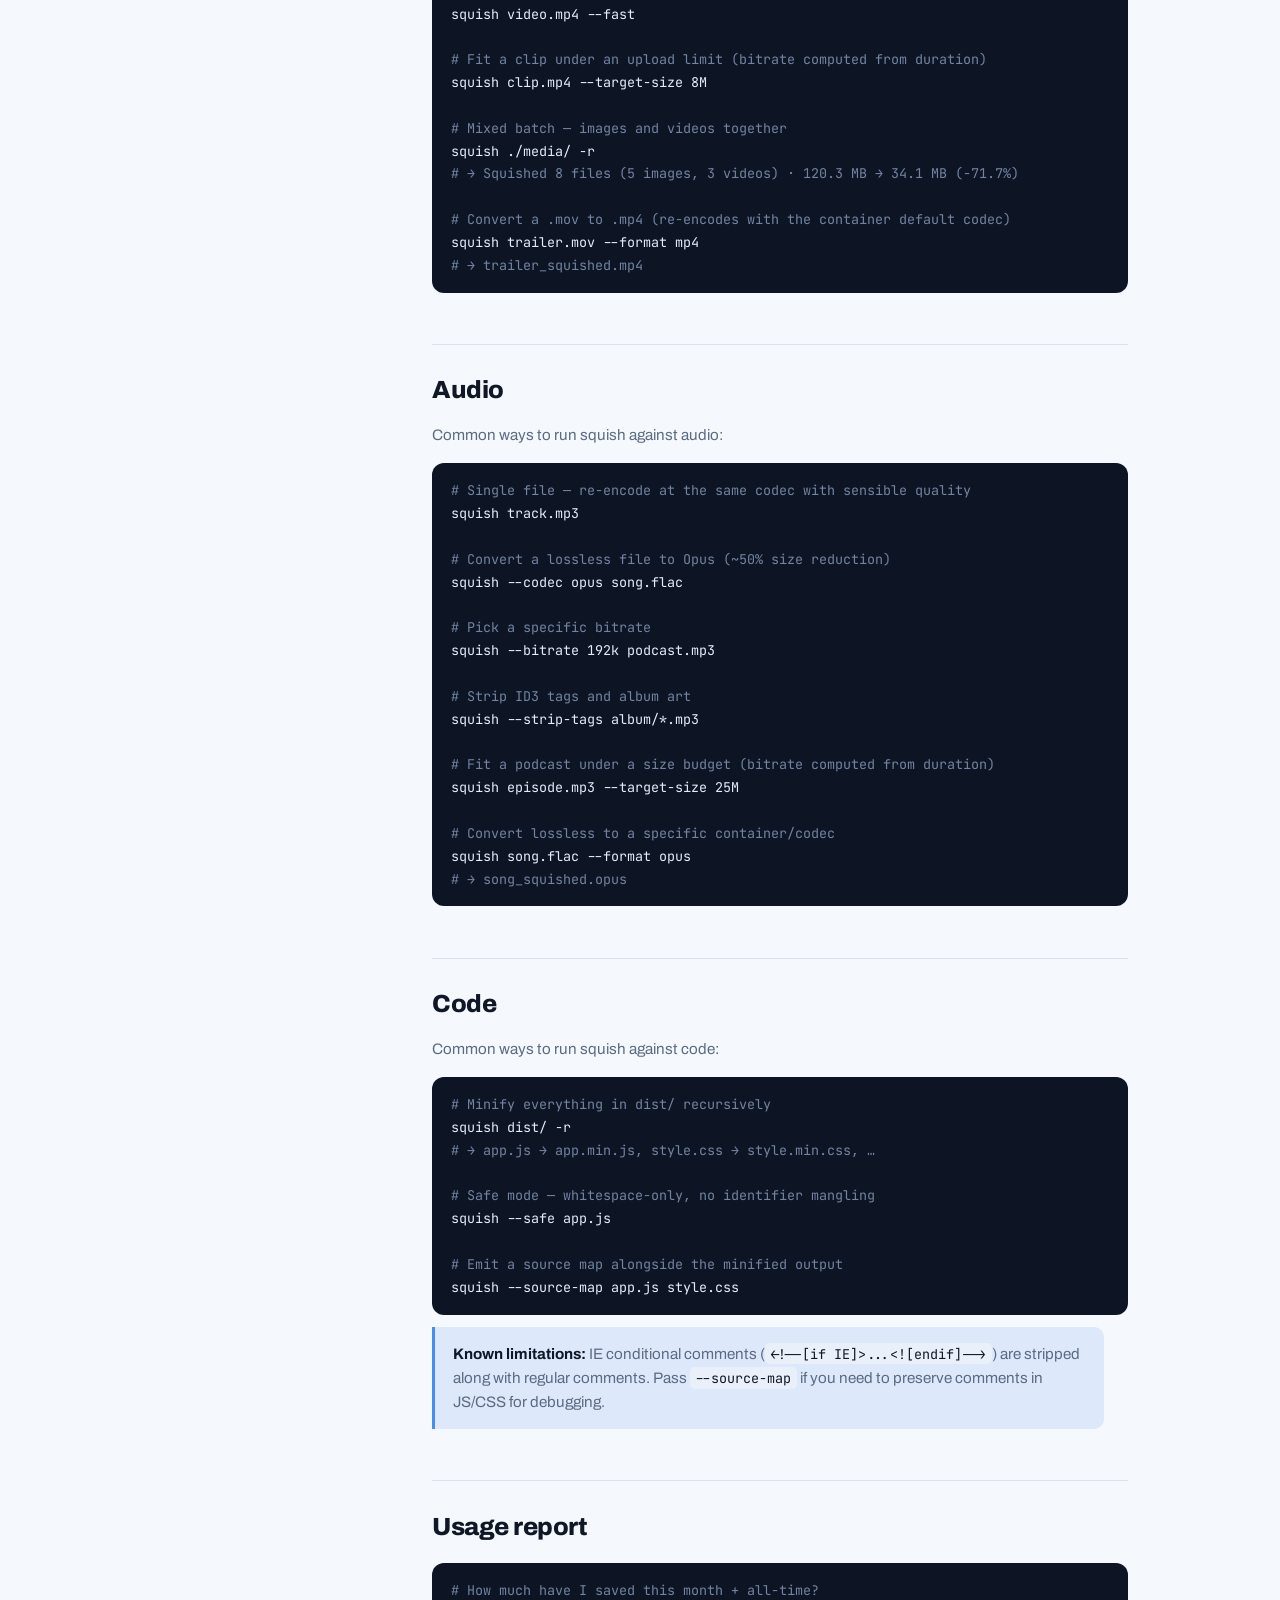
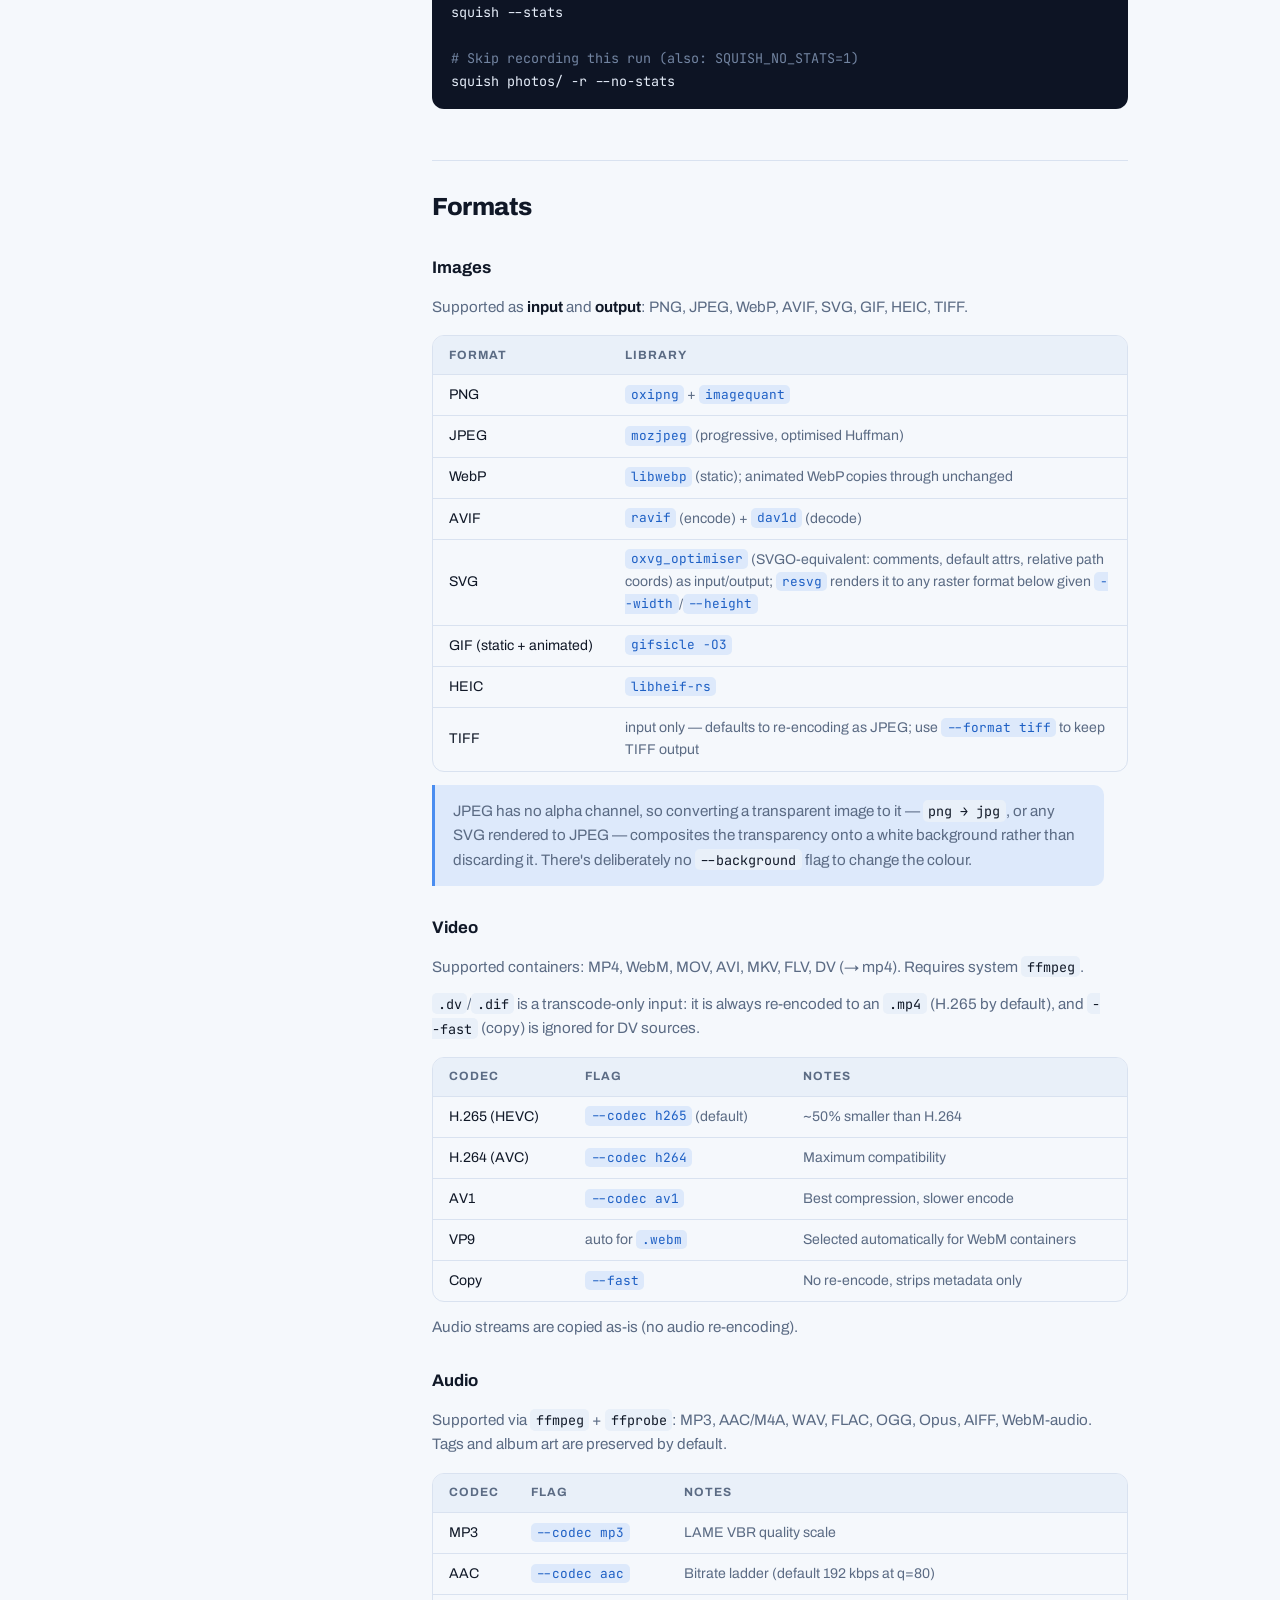
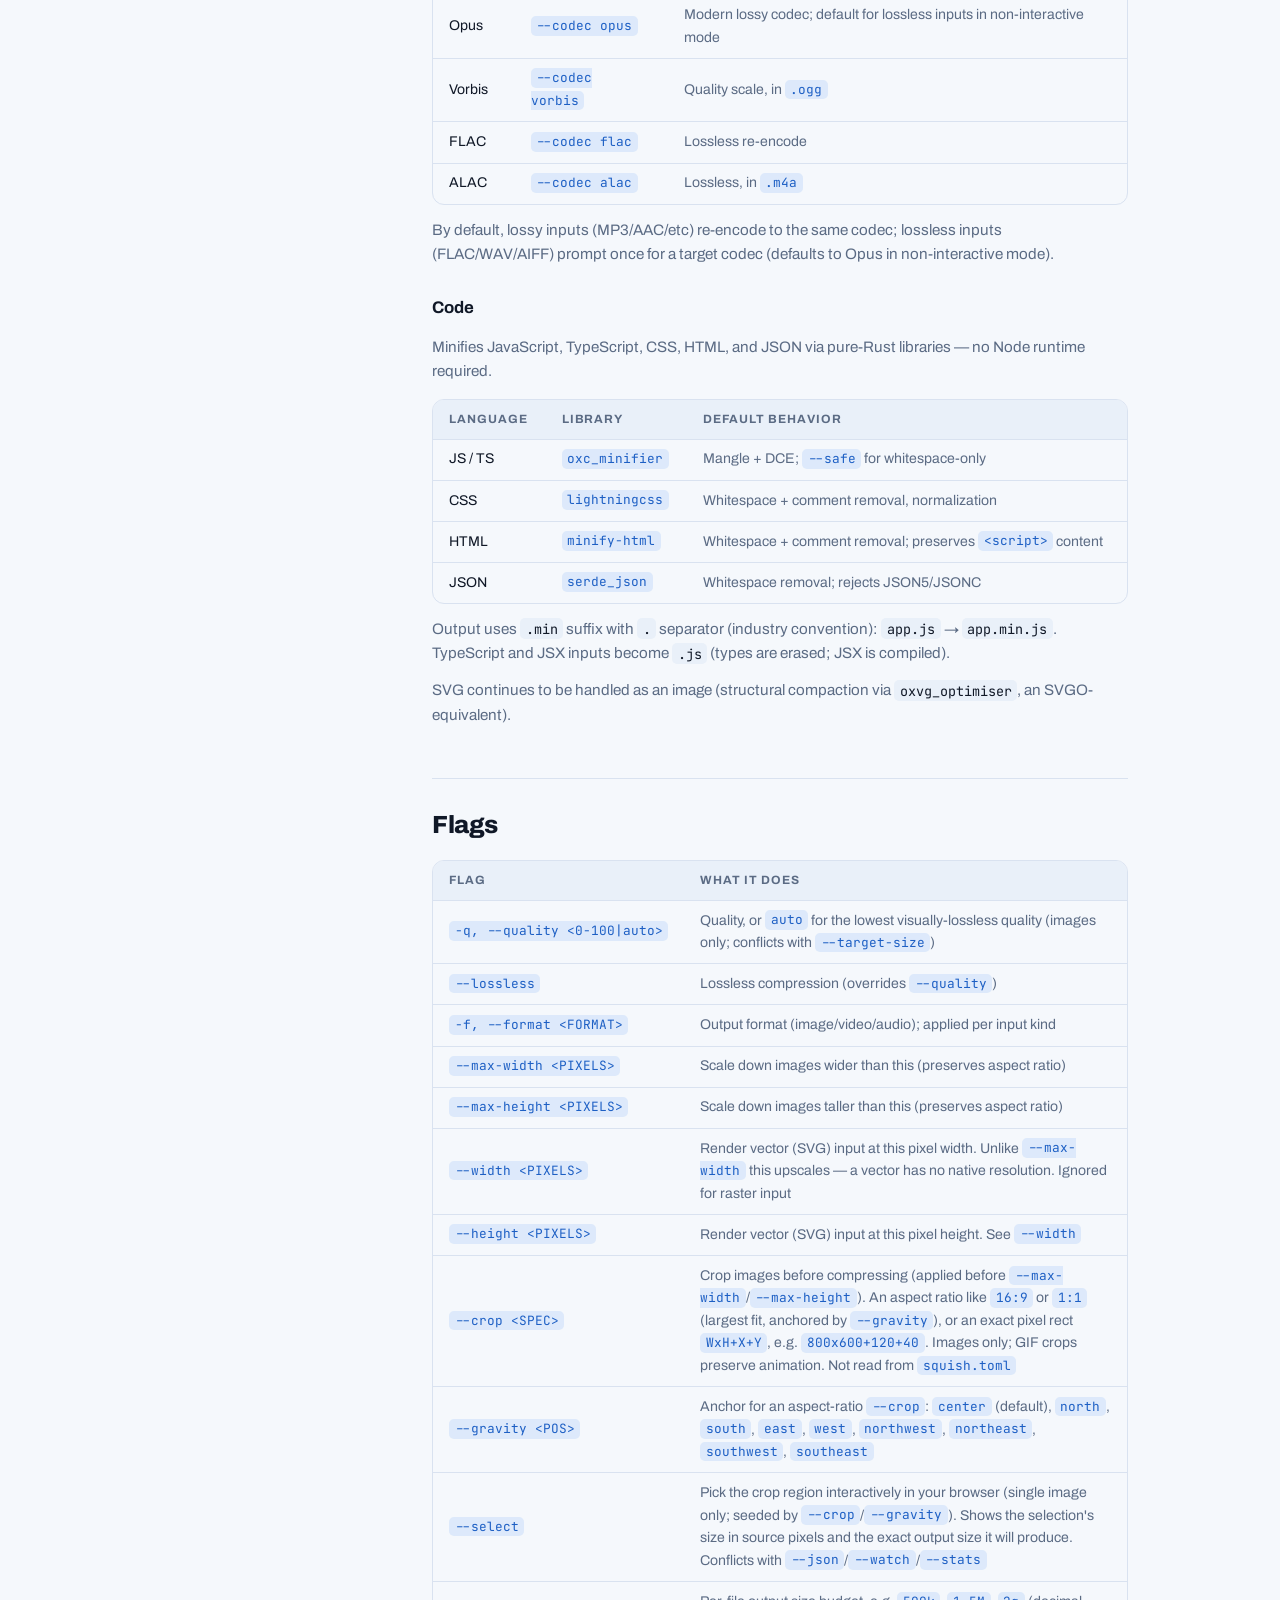
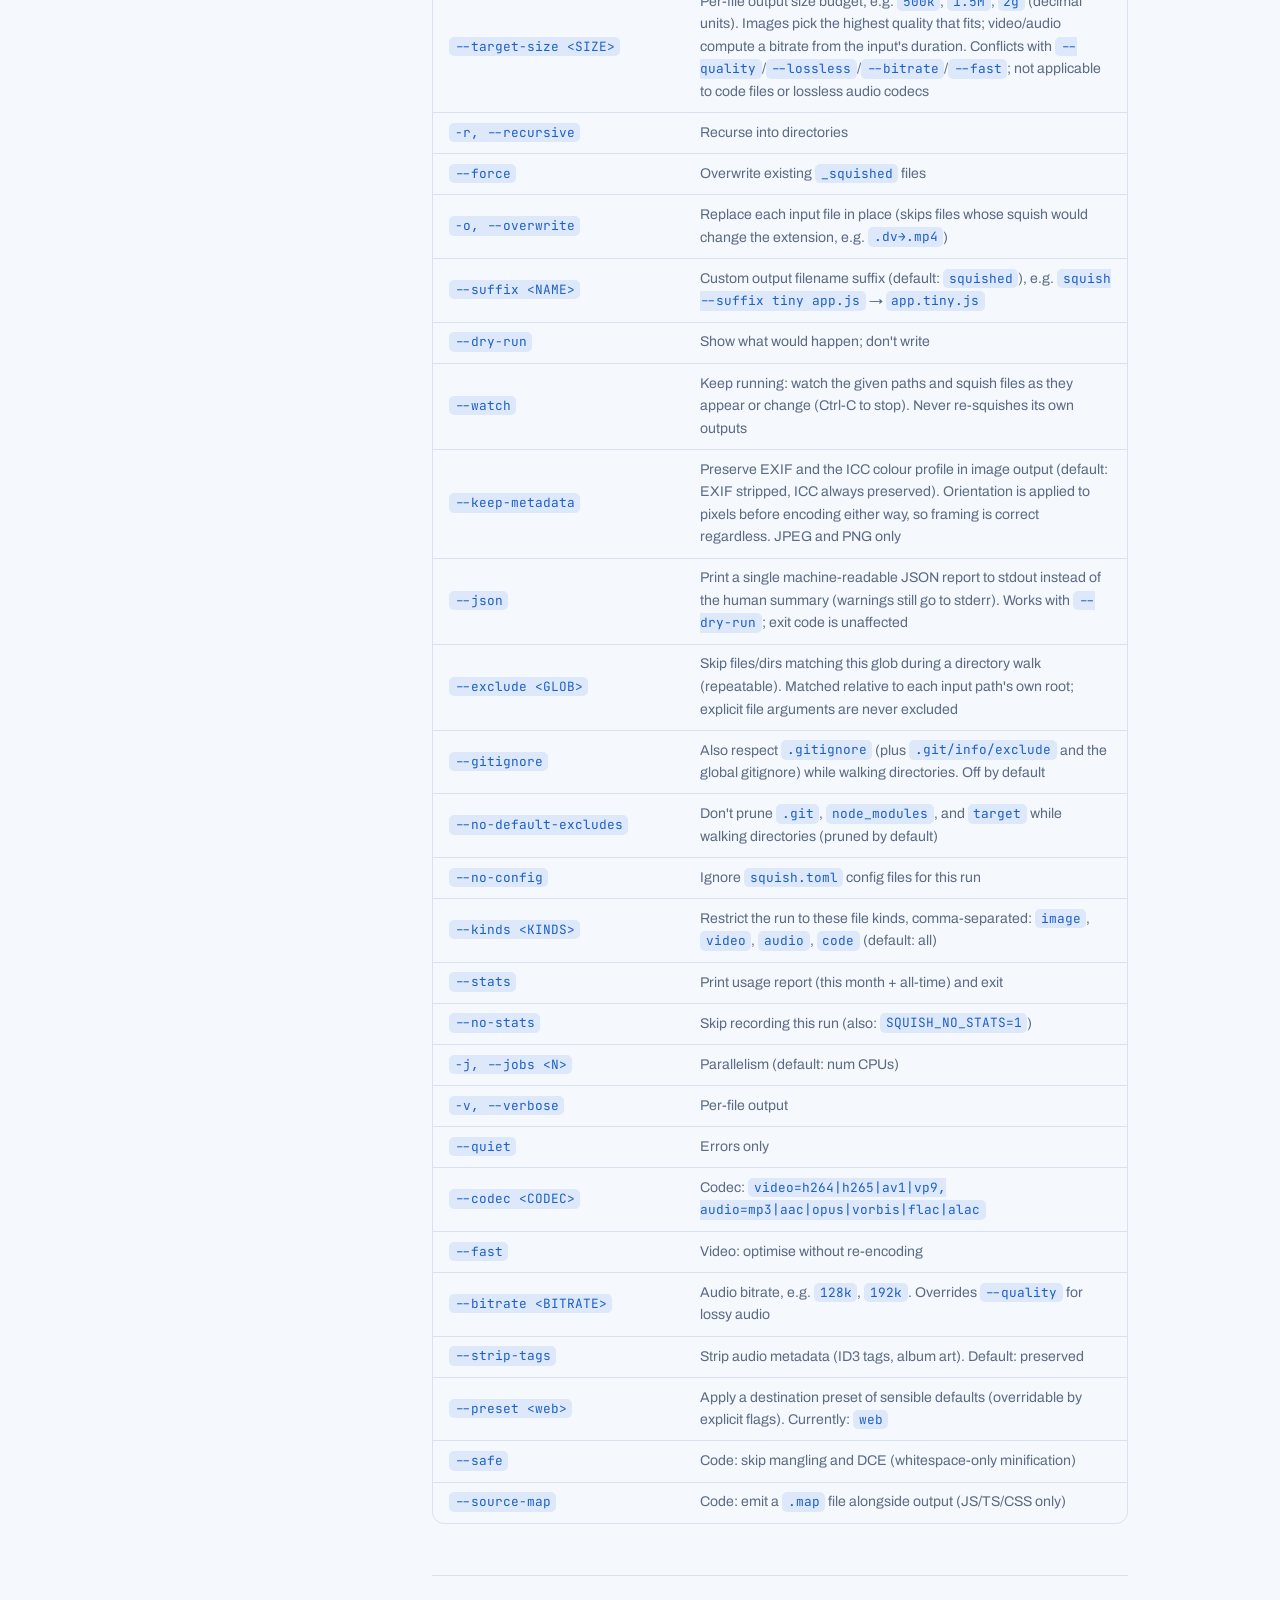
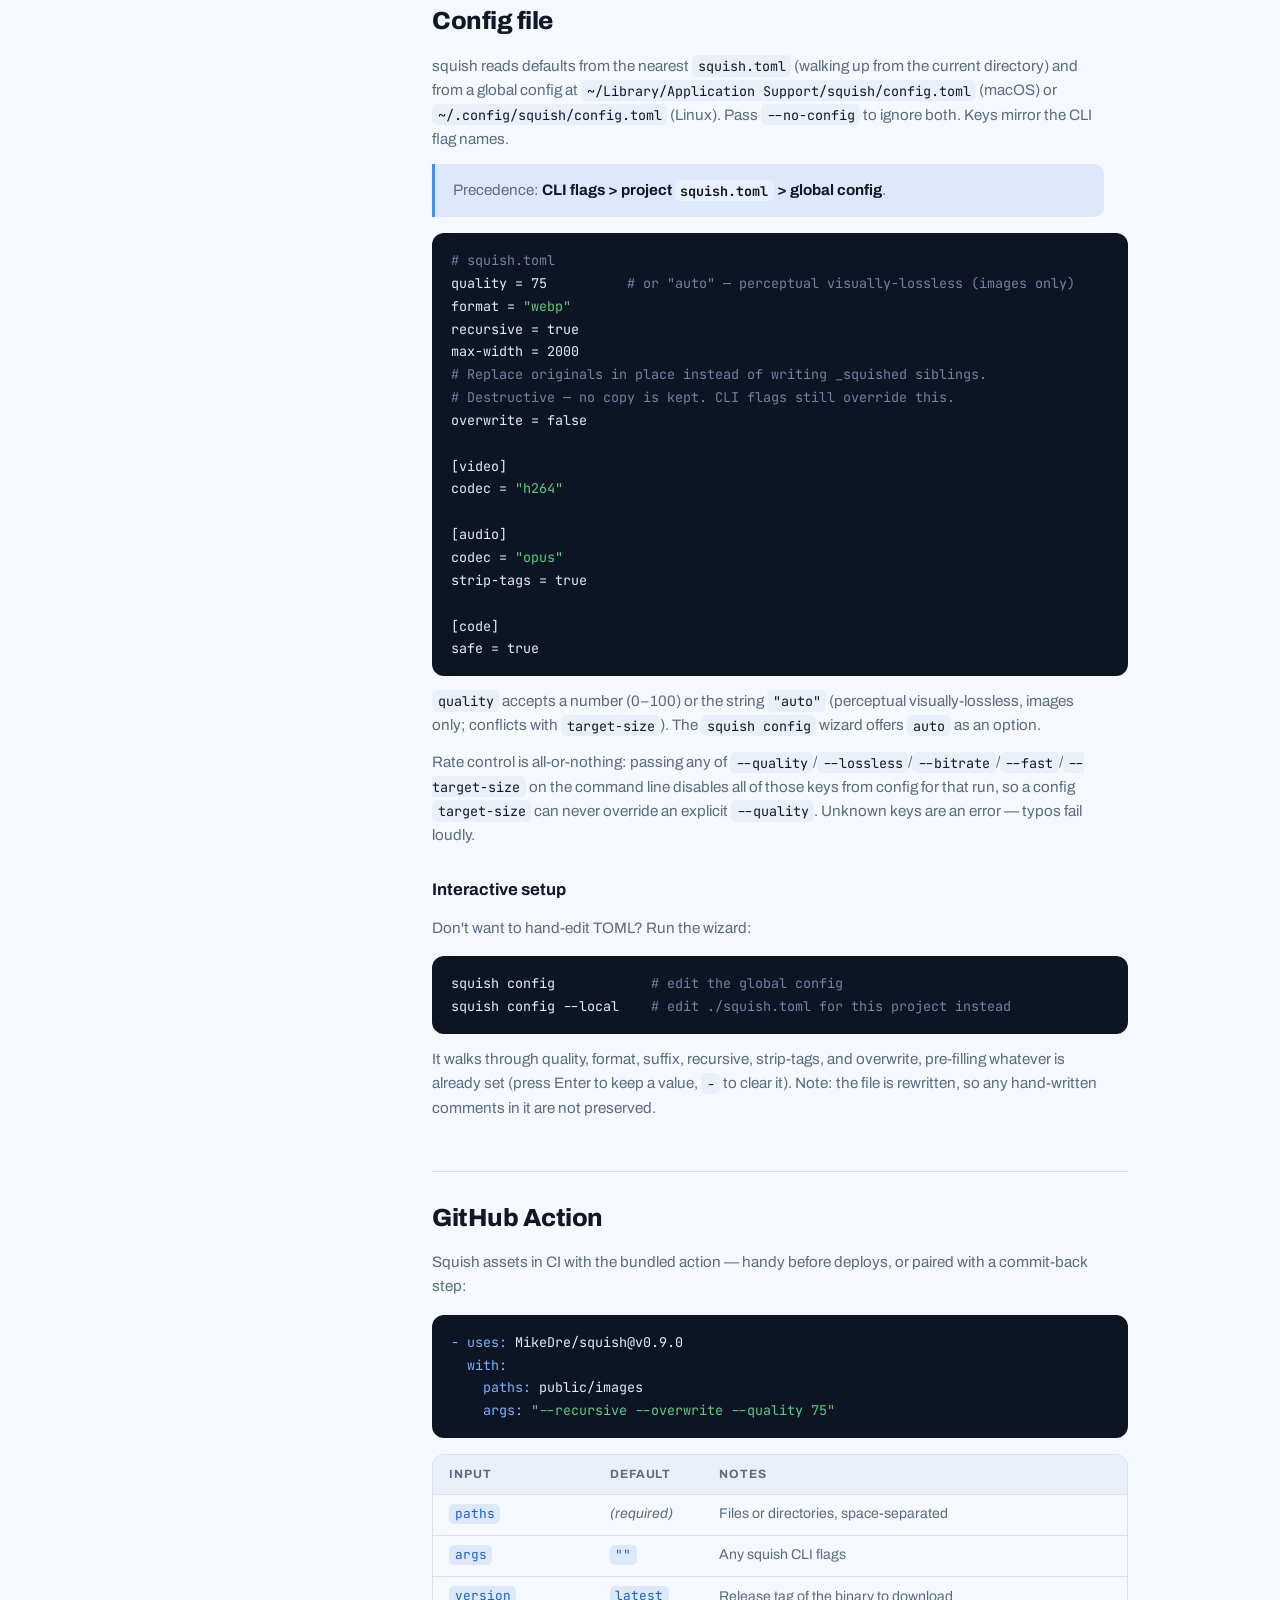
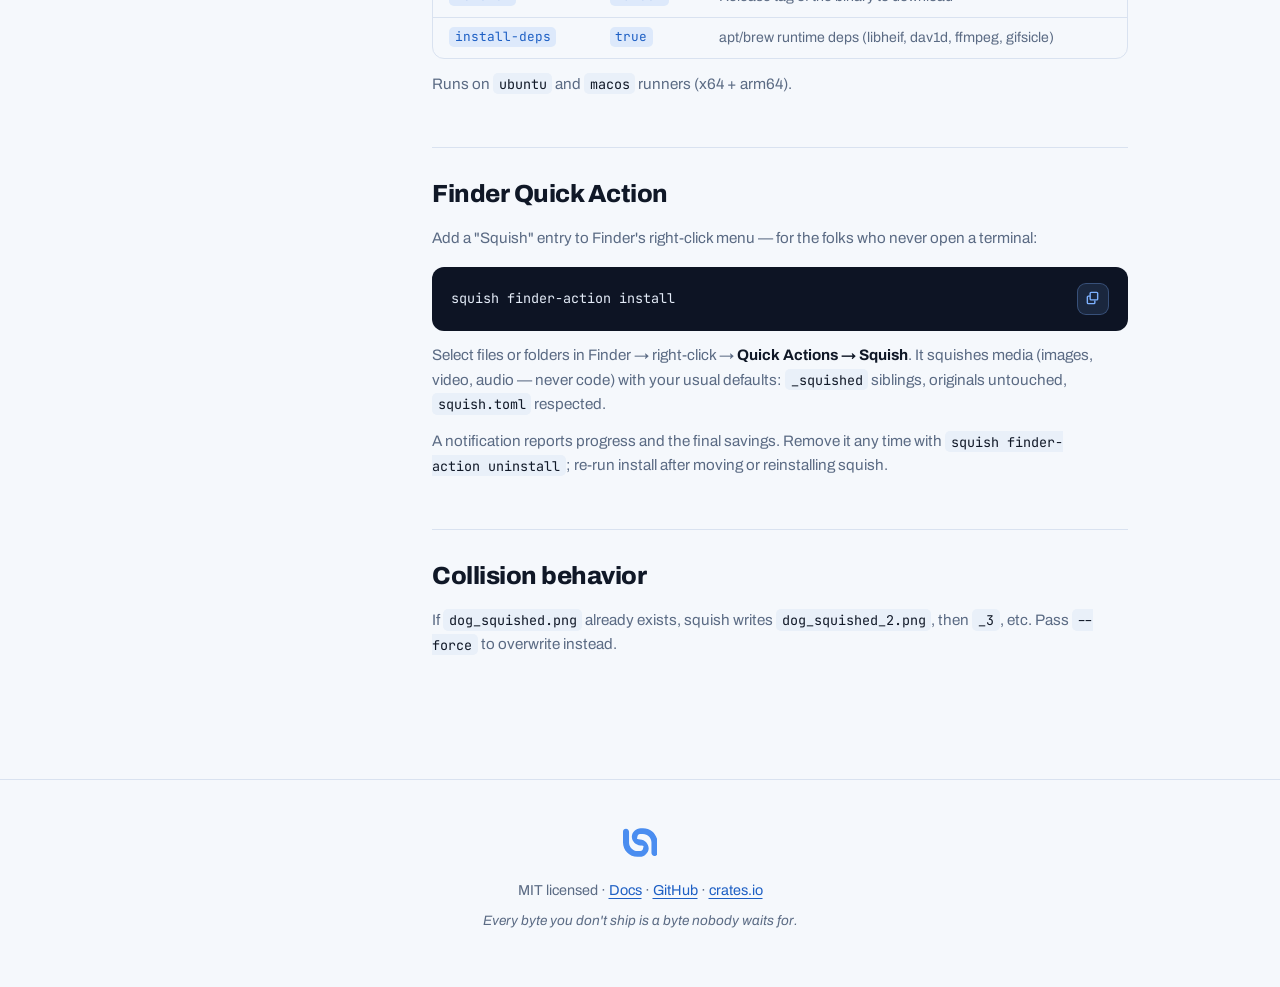
==== commit f887eacd: "📝 Docs: SVG → raster conversion, --width/--height, JPEG white background" ====
--- a/site/docs.html
+++ b/site/docs.html
@@ -217,6 +217,35 @@
 
 <span class="c-comment"># Keep watching a folder, squishing files as they land</span>
 squish ./assets/ -r --watch</code></pre>
+
+          <h3 class="docs-h3">Converting SVG to a raster format</h3>
+          <pre class="code-block"><code><span class="c-comment"># Render at a pixel width — height follows the SVG's own aspect ratio</span>
+squish logo.svg --format png --width 512
+
+<span class="c-comment"># Render at a pixel height instead</span>
+squish icon.svg --format webp --height 64
+
+<span class="c-comment"># A whole folder of vector assets, rasterised in one pass</span>
+squish assets/ --format png --width 256</code></pre>
+          <p>A vector has no pixel size of its own, so converting an SVG to PNG, JPEG, WebP,
+            AVIF, GIF, HEIC, or TIFF needs <code>--width</code> or <code>--height</code> to say
+            how big to render it — leaving both off is a per-file error, and the rest of a
+            directory run still proceeds. Give both and squish fits the render inside that box
+            at the SVG's own aspect ratio, without stretching it; unlike
+            <code>--max-width</code>/<code>--max-height</code>, these flags <strong>upscale</strong>,
+            since there's no native resolution to scale down from. An SVG with no
+            <code>viewBox</code> and no absolute <code>width</code>/<code>height</code> has
+            nothing to scale from either way, so that's also an error. Text renders with
+            whatever fonts are installed on the machine, and squish warns you by name if one the
+            file asks for isn't there.</p>
+          <p><code>--crop</code> and <code>--select</code> operate on the rendered pixels, so
+            <code>--width</code> sizes the artboard first — cropping a 512-wide render still
+            yields something smaller than 512. <code>--quality auto</code> and
+            <code>--target-size</code> work the same way they do for any other raster output.</p>
+          <p class="docs-note">squish's never-grow guarantee — never writing an output larger
+            than the input — does not apply to this conversion: rasterising is a change of
+            representation, not a re-encode, so a compact vector routinely comes out larger once
+            it's pixels. Raster to SVG remains unsupported.</p>
         </section>
 
         <section class="docs-section" id="select">
@@ -326,13 +355,17 @@
                 <tr><td>JPEG</td><td><code>mozjpeg</code> (progressive, optimised Huffman)</td></tr>
                 <tr><td>WebP</td><td><code>libwebp</code> (static); animated WebP copies through unchanged</td></tr>
                 <tr><td>AVIF</td><td><code>ravif</code> (encode) + <code>dav1d</code> (decode)</td></tr>
-                <tr><td>SVG</td><td><code>oxvg_optimiser</code> (SVGO-equivalent: comments, default attrs, relative path coords)</td></tr>
+                <tr><td>SVG</td><td><code>oxvg_optimiser</code> (SVGO-equivalent: comments, default attrs, relative path coords) as input/output; <code>resvg</code> renders it to any raster format below given <code>--width</code>/<code>--height</code></td></tr>
                 <tr><td>GIF (static + animated)</td><td><code>gifsicle -O3</code></td></tr>
                 <tr><td>HEIC</td><td><code>libheif-rs</code></td></tr>
                 <tr><td>TIFF</td><td>input only — defaults to re-encoding as JPEG; use <code>--format tiff</code> to keep TIFF output</td></tr>
               </tbody>
             </table>
           </div>
+          <p class="docs-note">JPEG has no alpha channel, so converting a transparent image to
+            it — <code>png → jpg</code>, or any SVG rendered to JPEG — composites the
+            transparency onto a white background rather than discarding it. There's deliberately
+            no <code>--background</code> flag to change the colour.</p>
 
           <h3 class="docs-h3">Video</h3>
           <p>Supported containers: MP4, WebM, MOV, AVI, MKV, FLV, DV (→ mp4). Requires
@@ -412,6 +445,12 @@
                   <td>Scale down images wider than this (preserves aspect ratio)</td></tr>
                 <tr><td><code>--max-height &lt;PIXELS&gt;</code></td>
                   <td>Scale down images taller than this (preserves aspect ratio)</td></tr>
+                <tr><td><code>--width &lt;PIXELS&gt;</code></td>
+                  <td>Render vector (SVG) input at this pixel width. Unlike
+                    <code>--max-width</code> this upscales — a vector has no native resolution.
+                    Ignored for raster input</td></tr>
+                <tr><td><code>--height &lt;PIXELS&gt;</code></td>
+                  <td>Render vector (SVG) input at this pixel height. See <code>--width</code></td></tr>
                 <tr><td><code>--crop &lt;SPEC&gt;</code></td>
                   <td>Crop images before compressing (applied before
                     <code>--max-width</code>/<code>--max-height</code>). An aspect ratio like
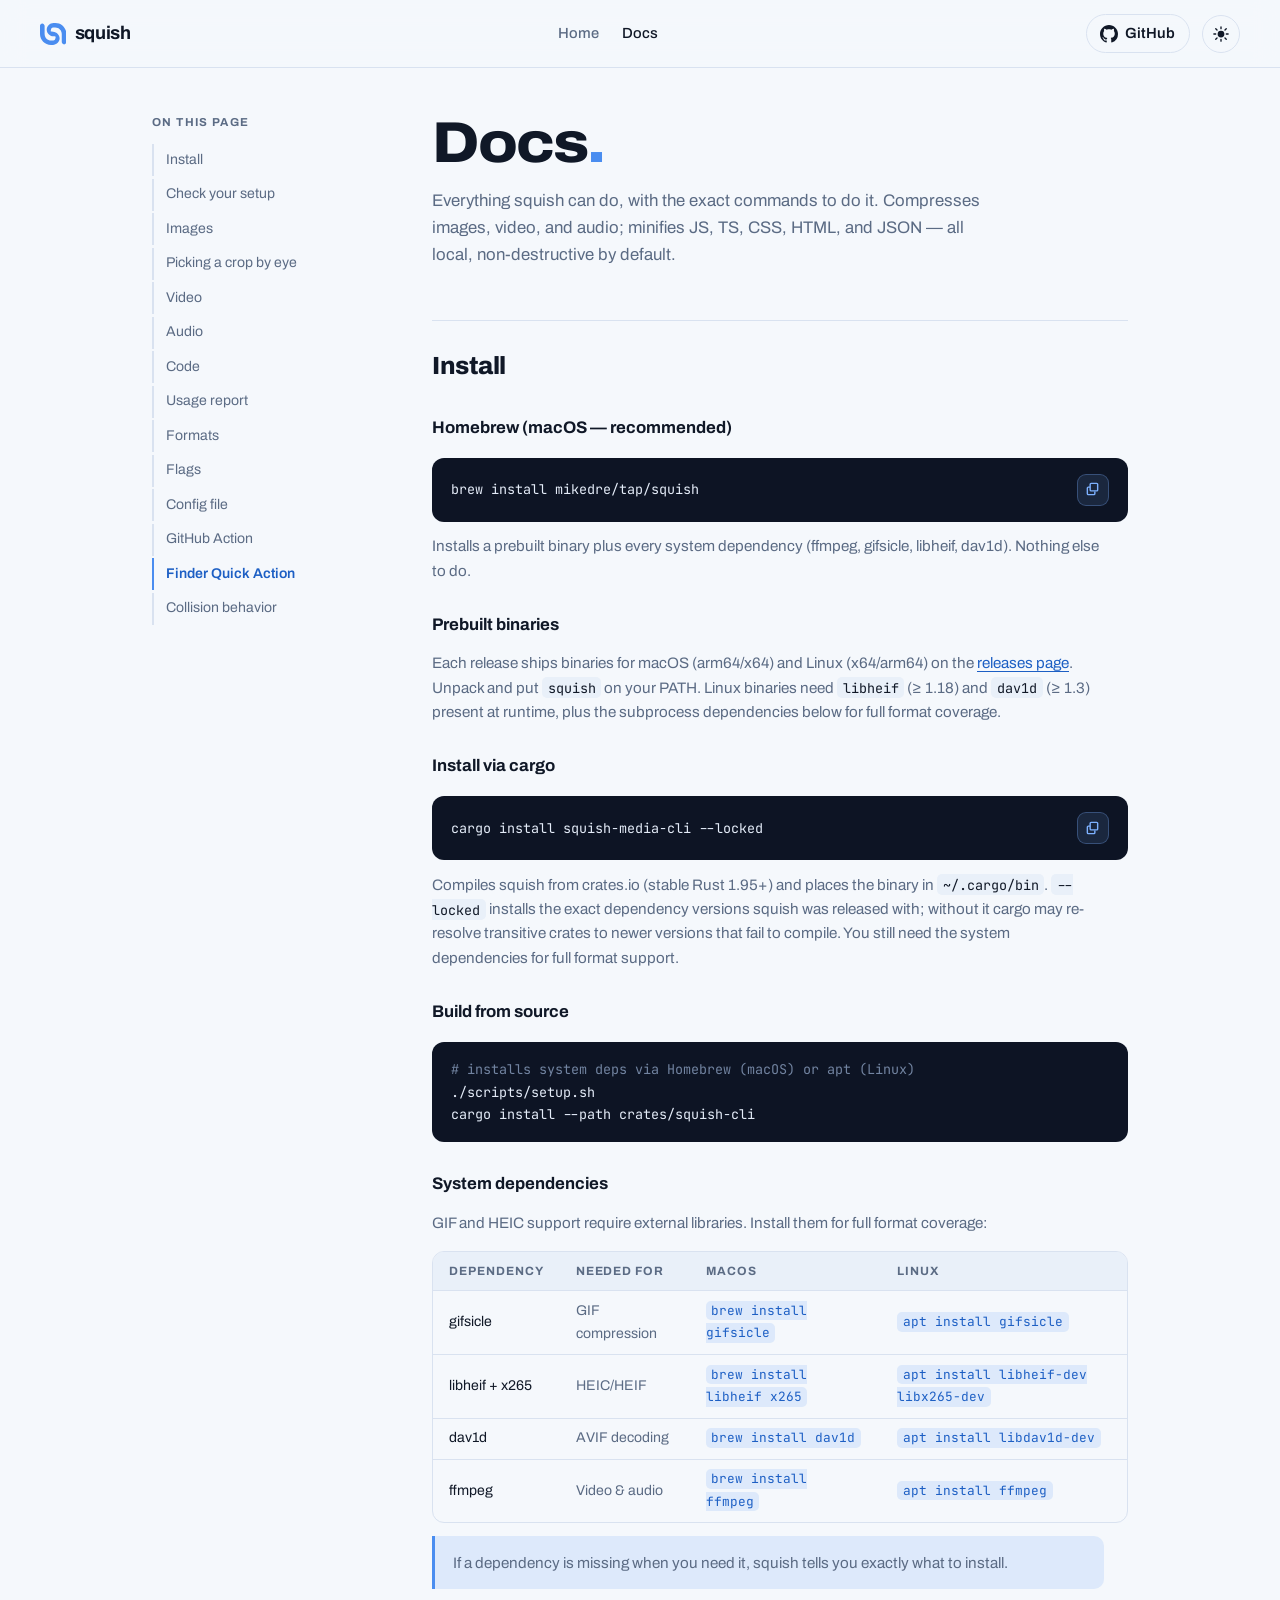
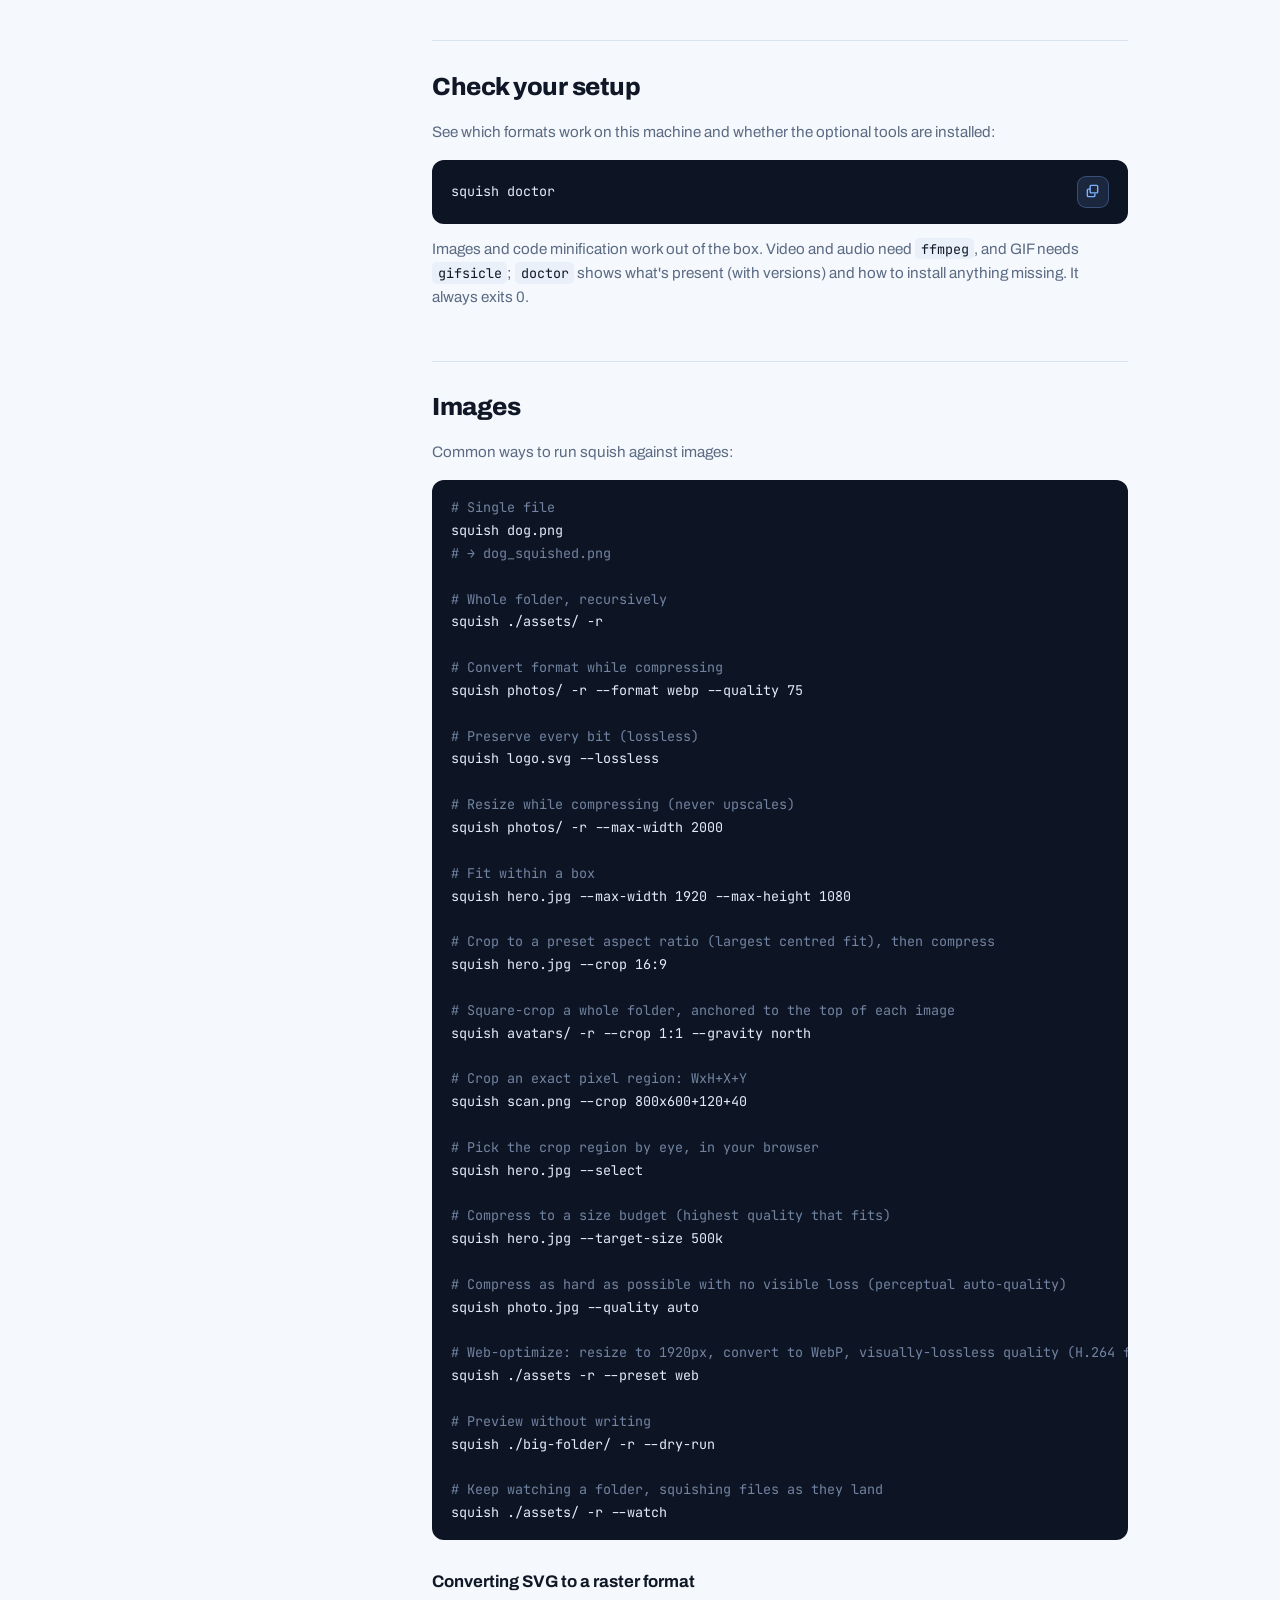
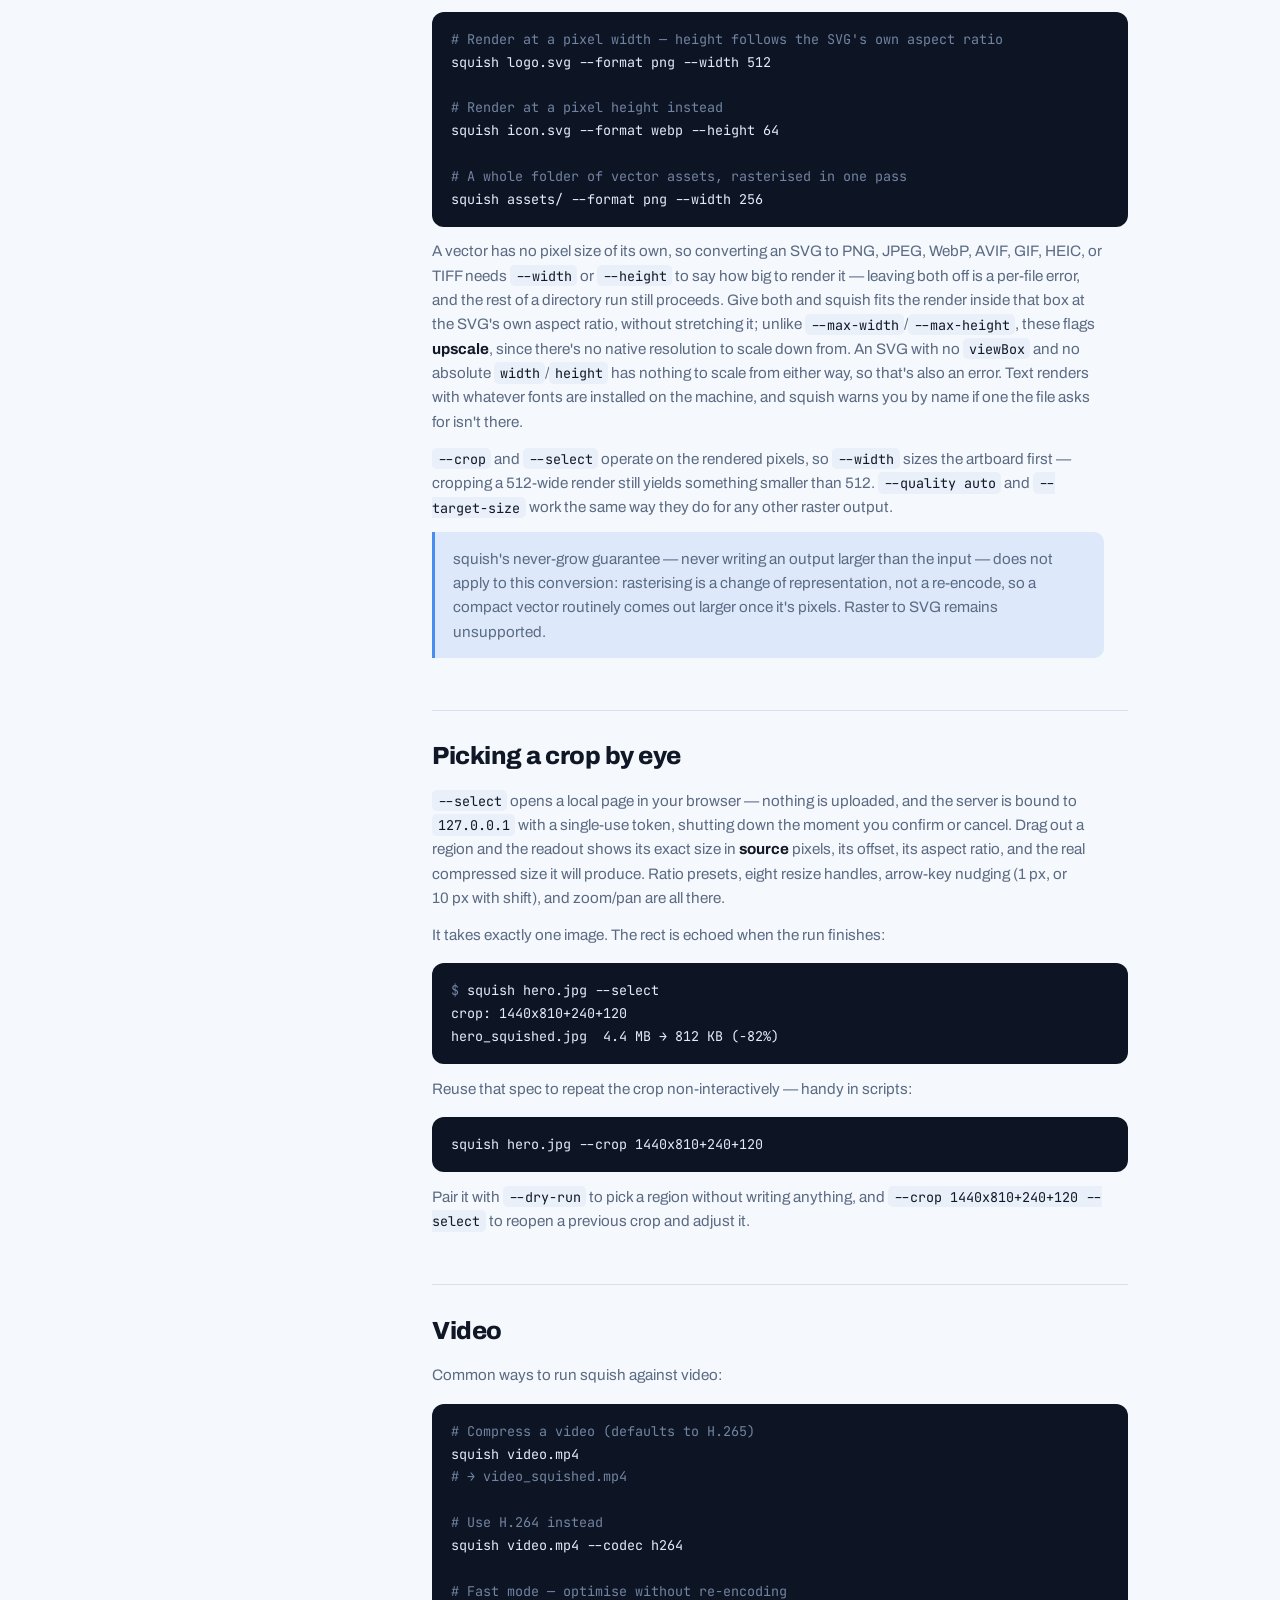
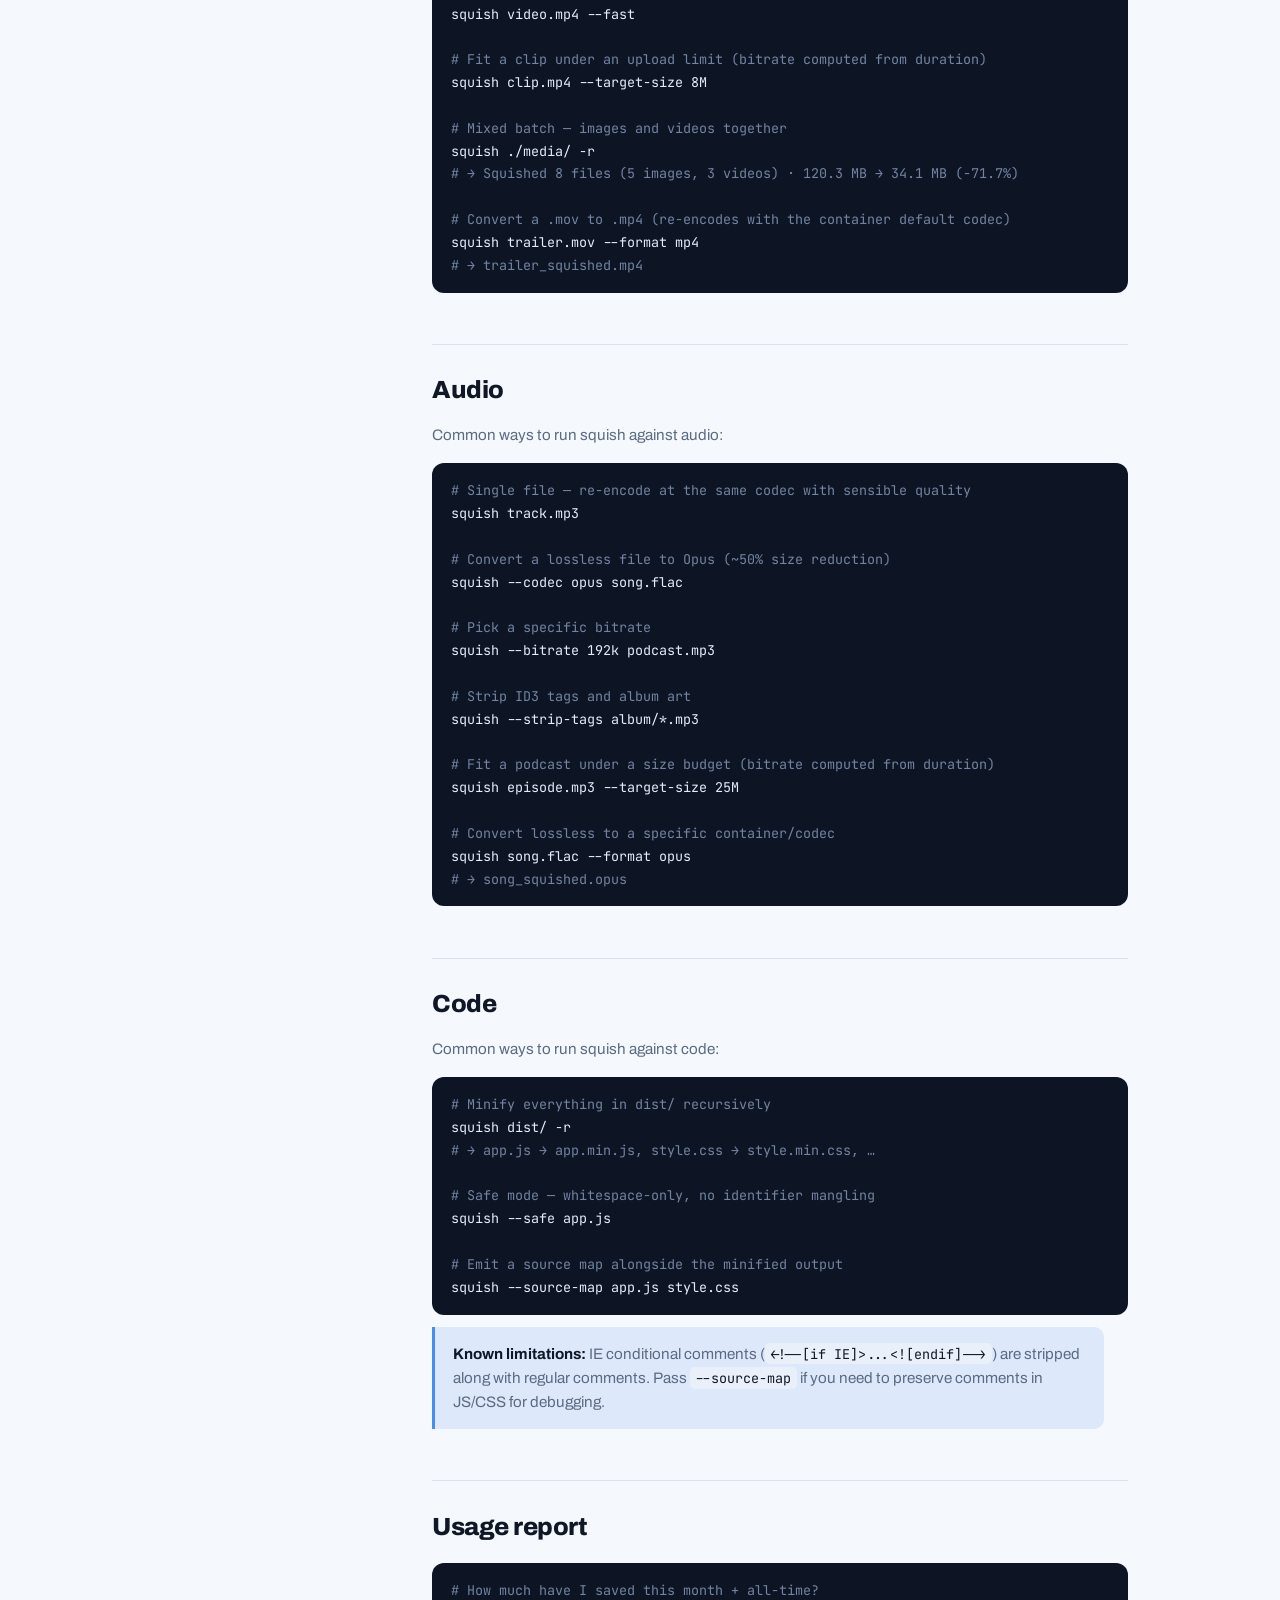
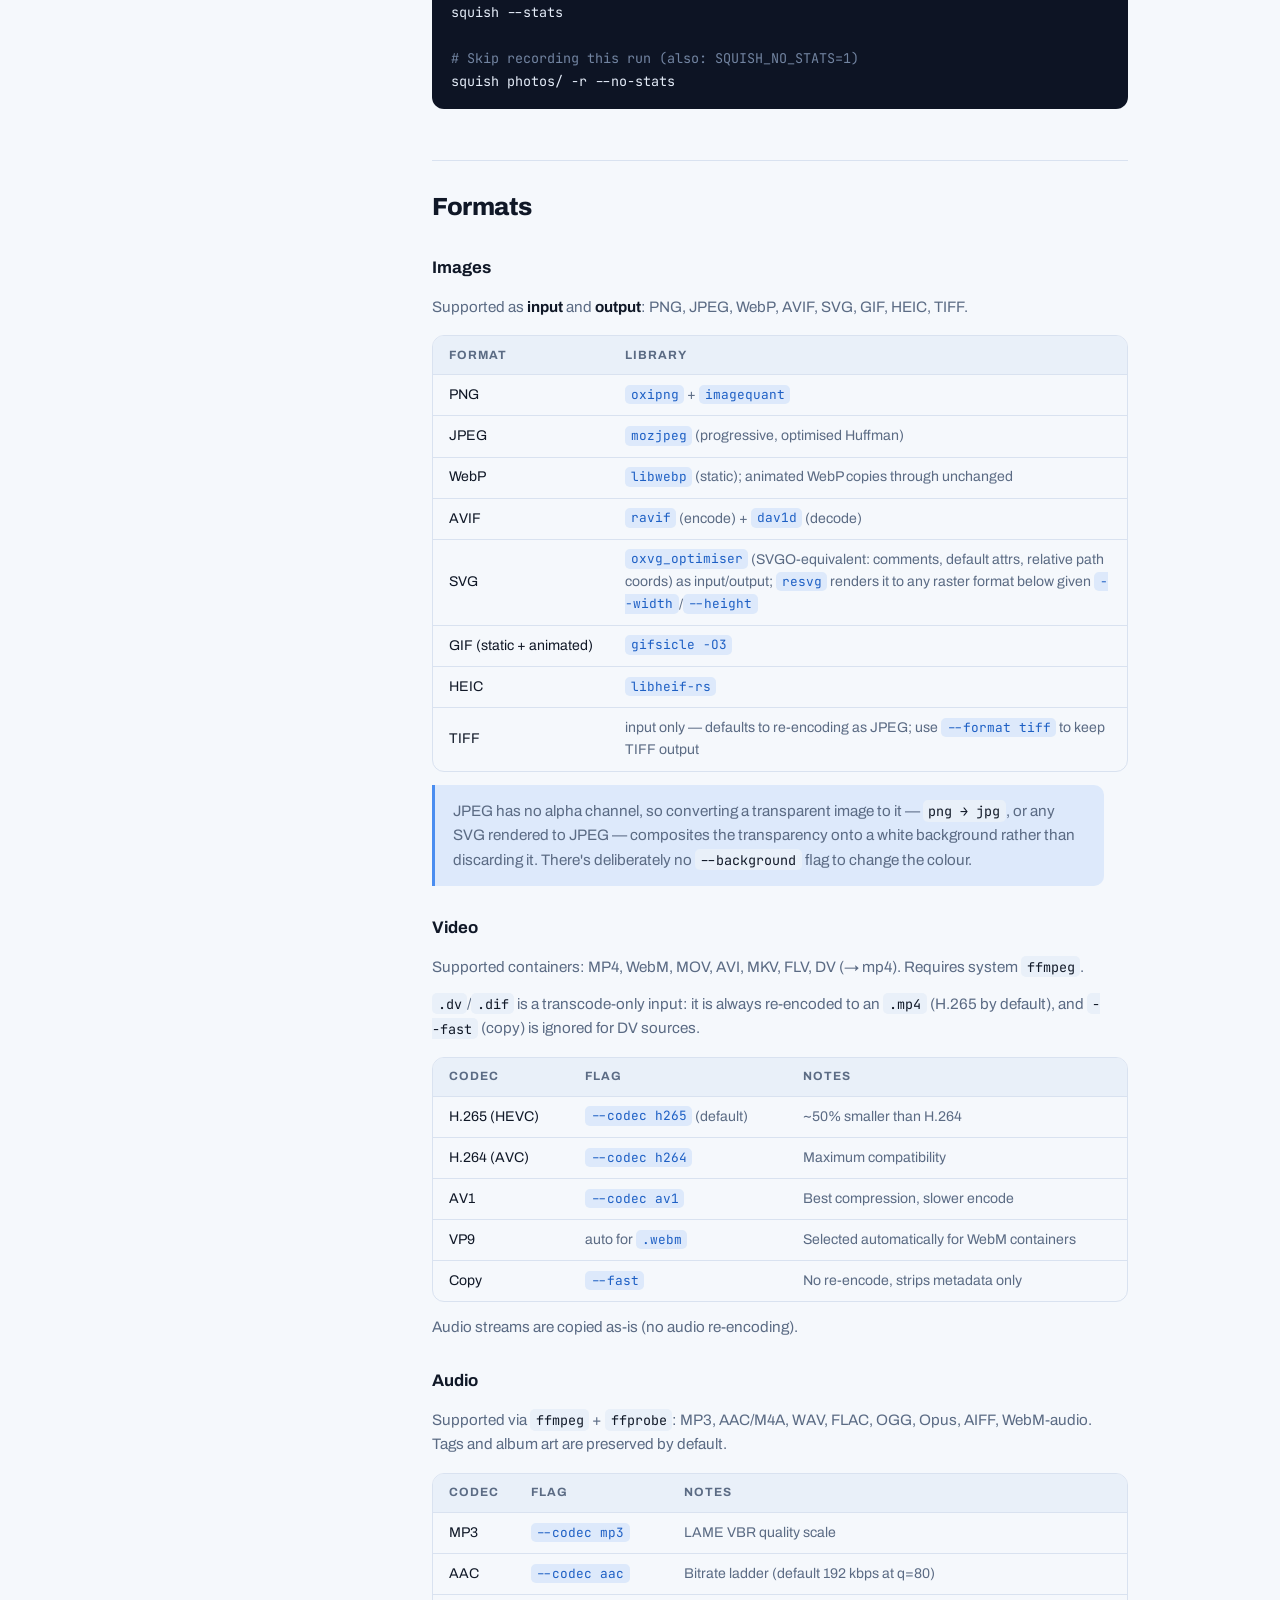
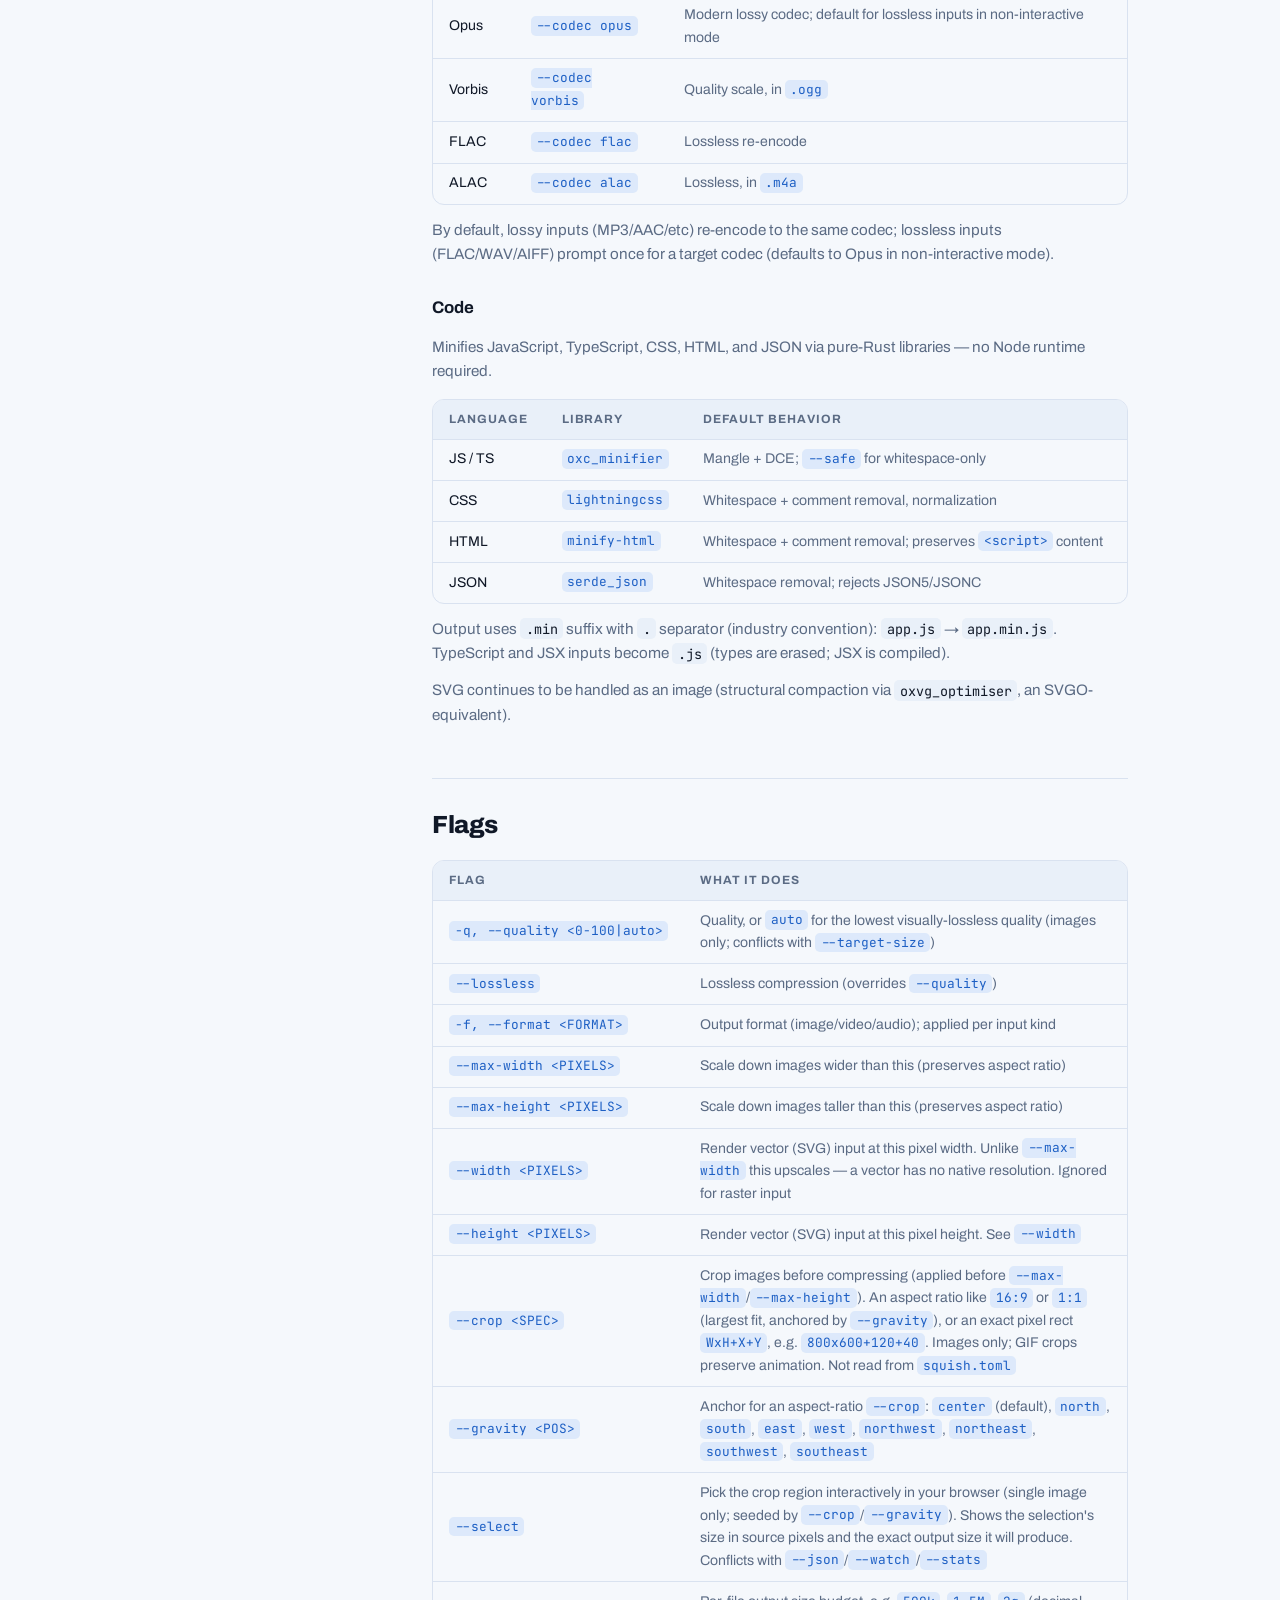
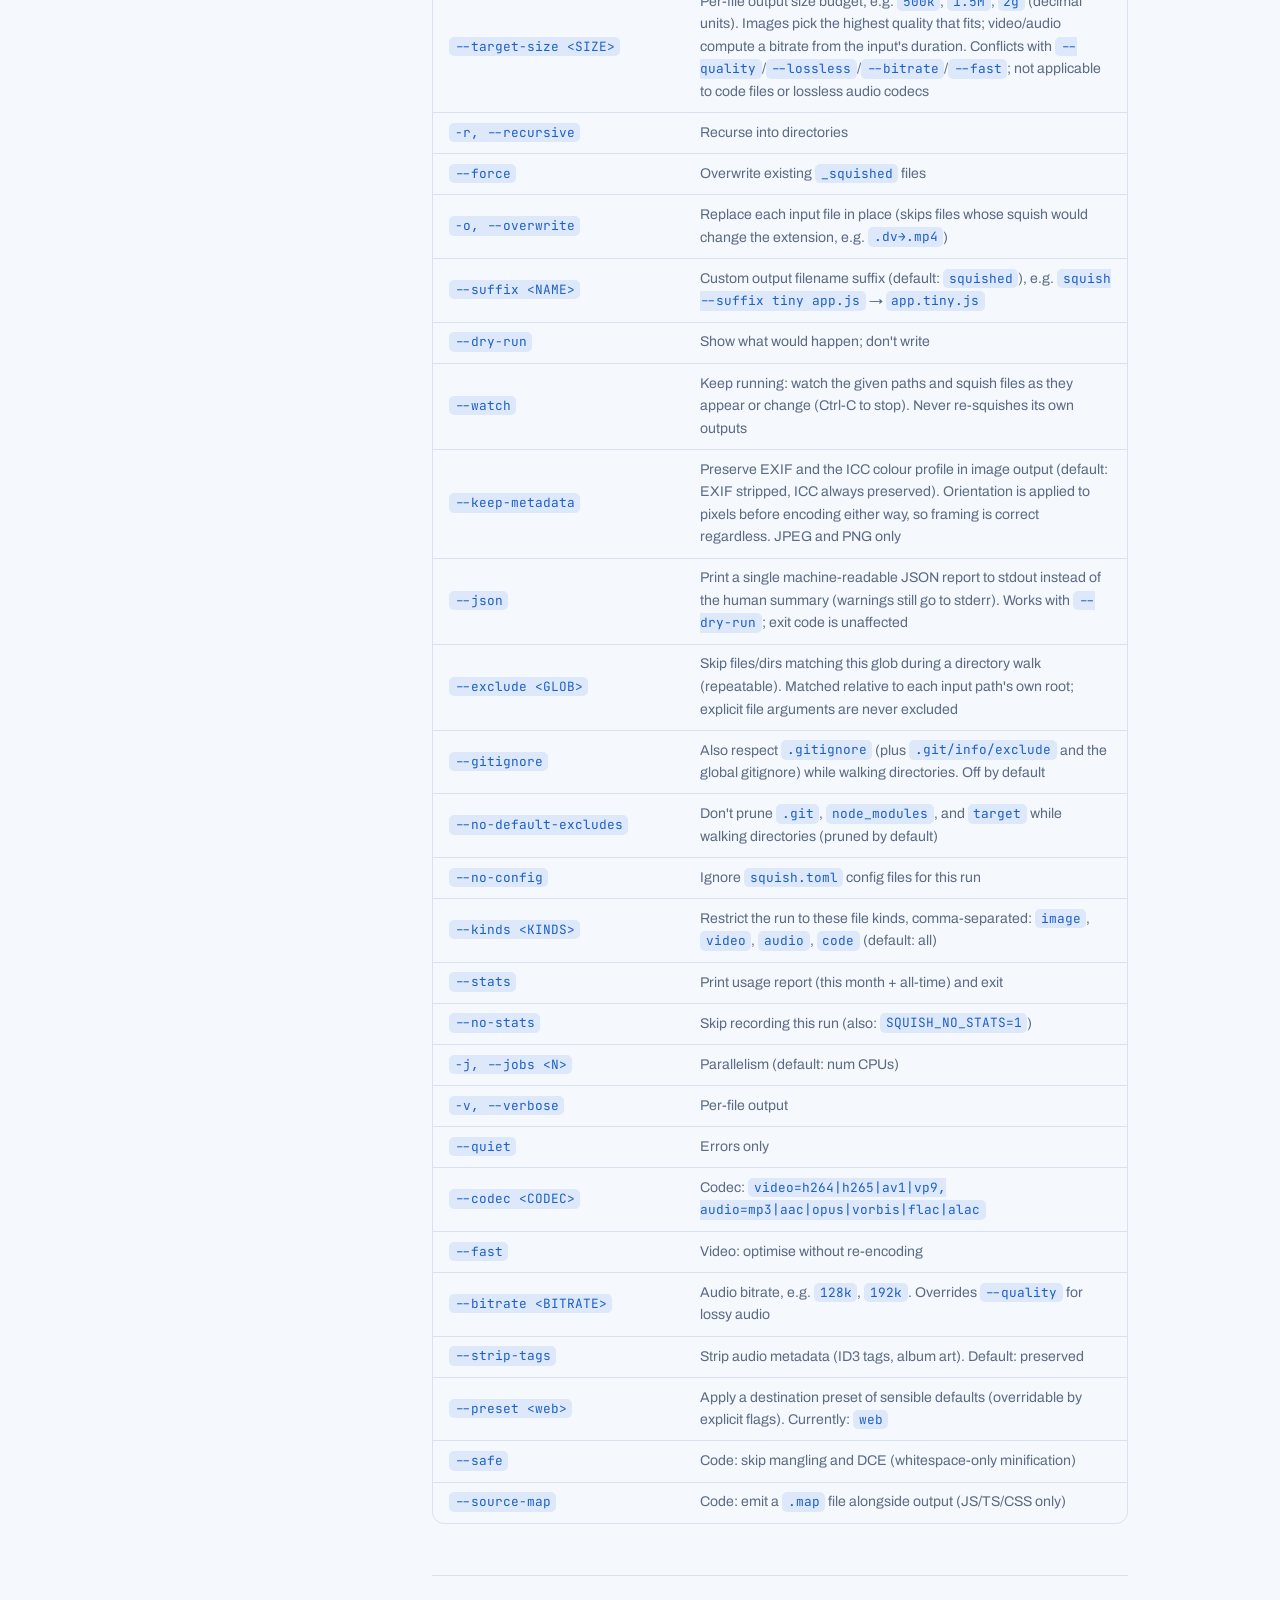
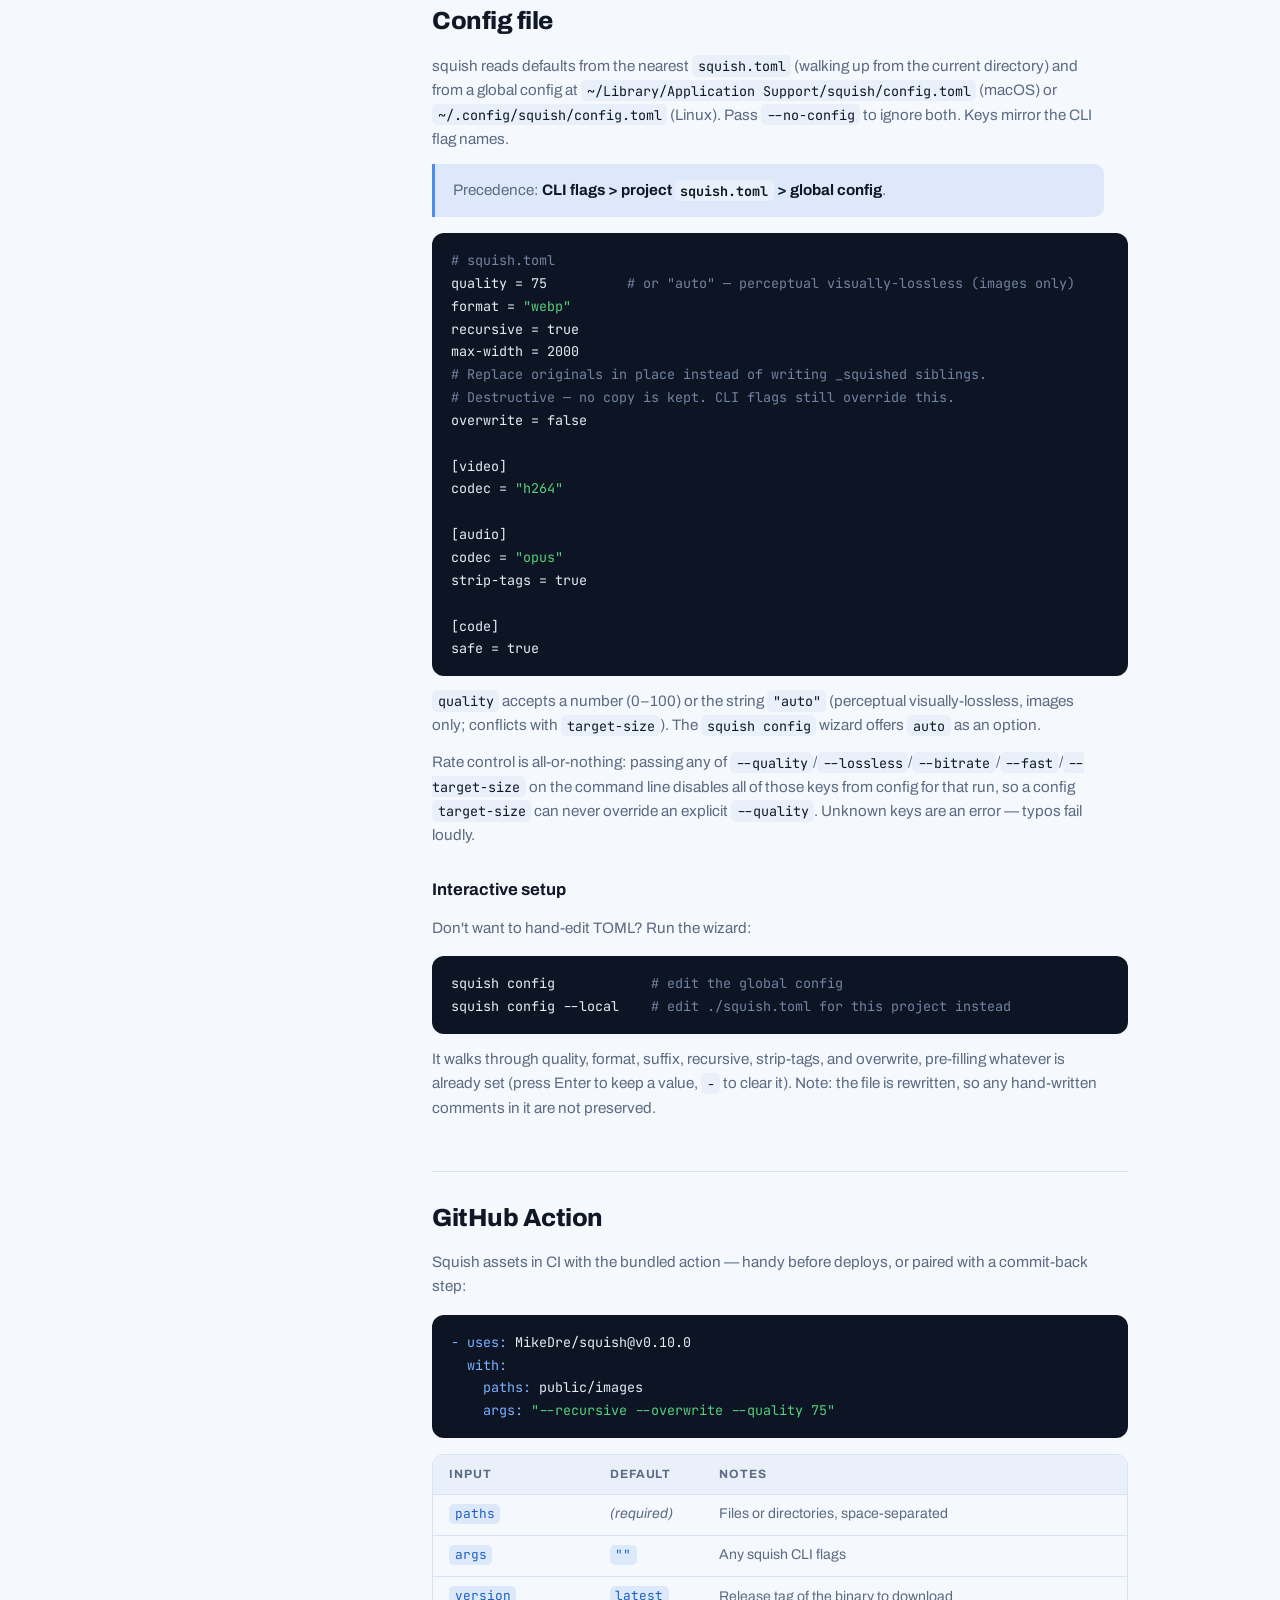
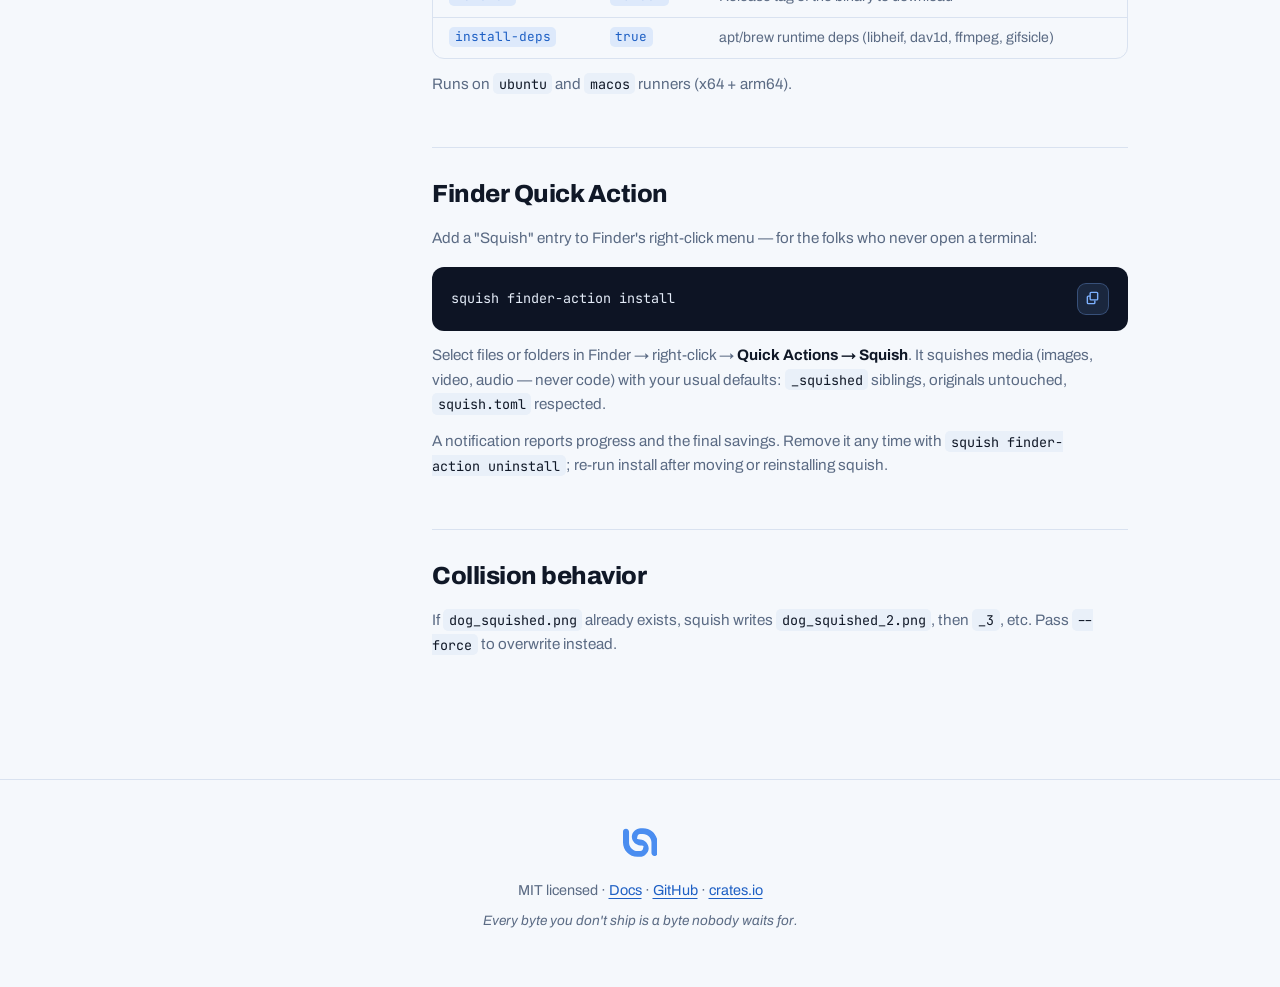
==== commit 891093d5: "🔖 Release: v0.10.0 (SVG → raster conversion)" ====
--- a/site/docs.html
+++ b/site/docs.html
@@ -592,7 +592,7 @@
           <h2 class="docs-h2">GitHub Action</h2>
           <p>Squish assets in CI with the bundled action — handy before deploys, or paired
             with a commit-back step:</p>
-          <pre class="code-block"><code><span class="c-key">- uses:</span> MikeDre/squish@v0.9.0
+          <pre class="code-block"><code><span class="c-key">- uses:</span> MikeDre/squish@v0.10.0
   <span class="c-key">with:</span>
     <span class="c-key">paths:</span> public/images
     <span class="c-key">args:</span> <span class="c-str">"--recursive --overwrite --quality 75"</span></code></pre>
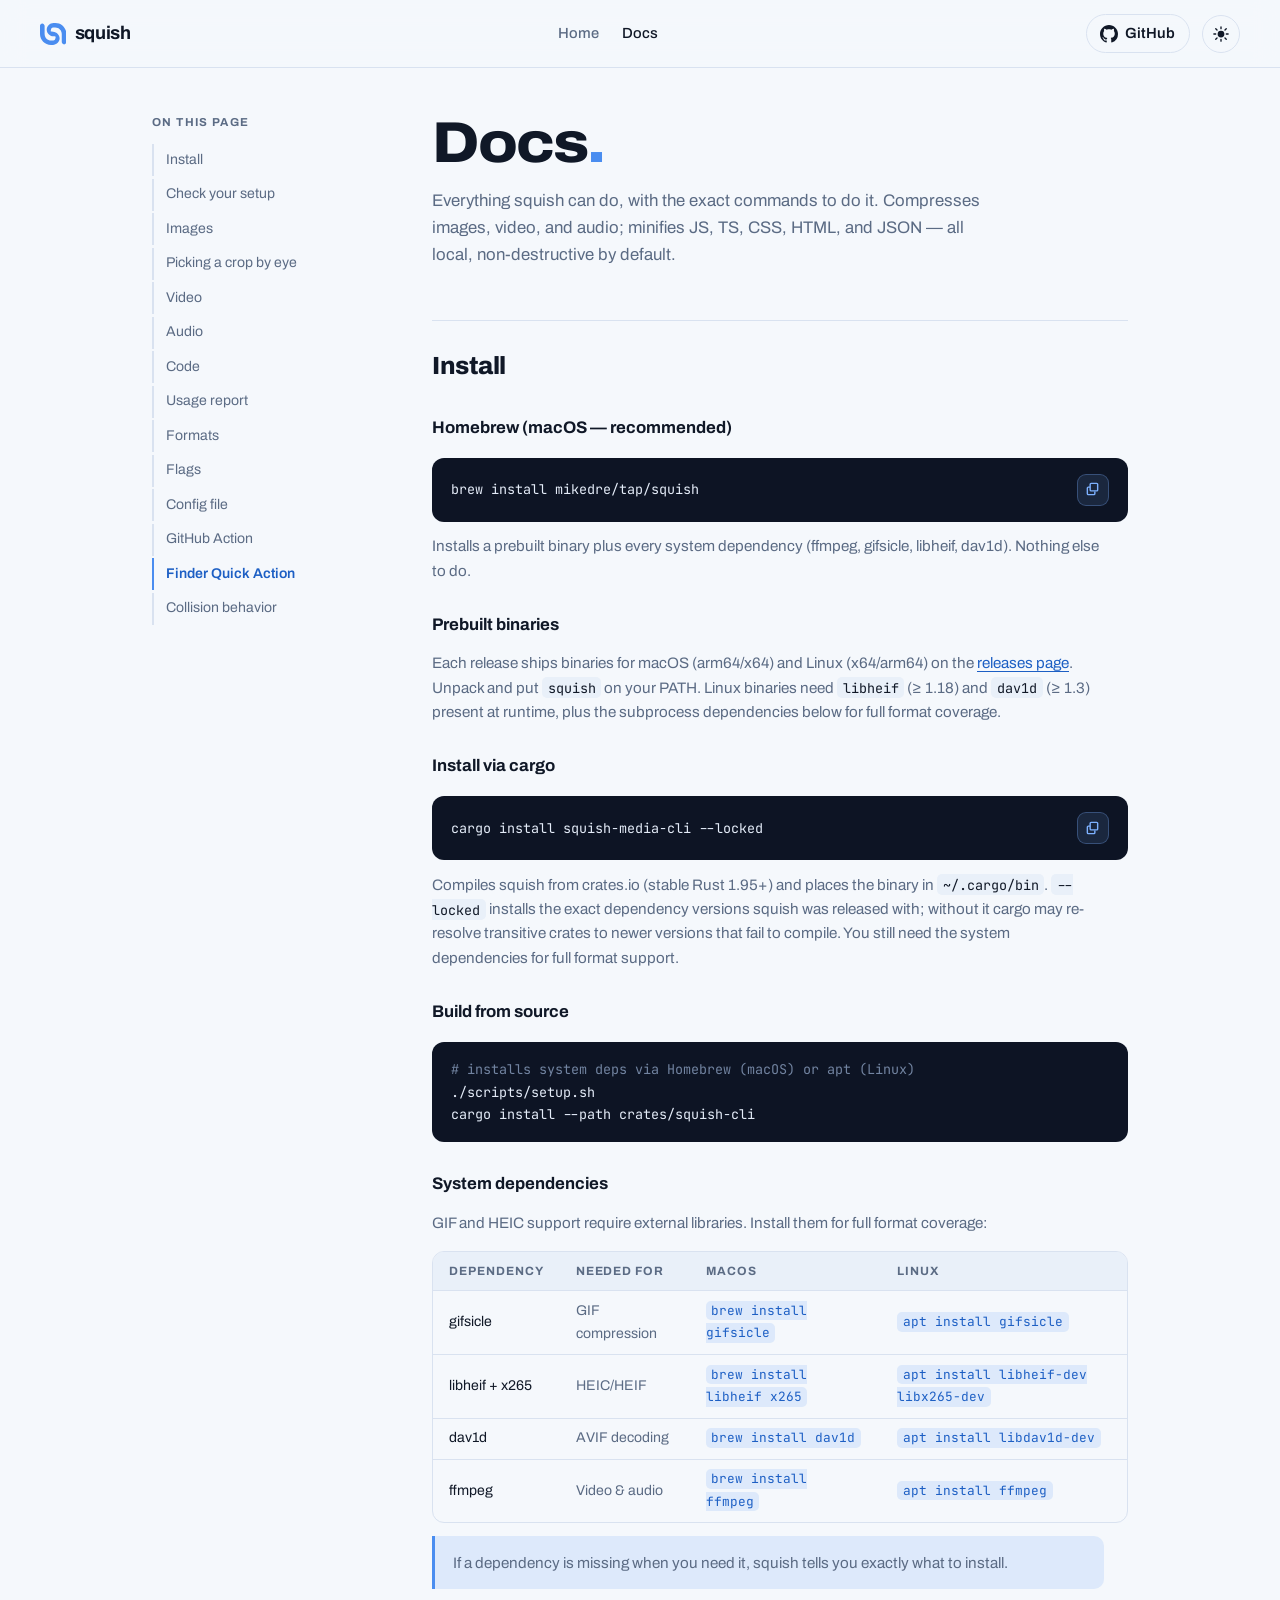
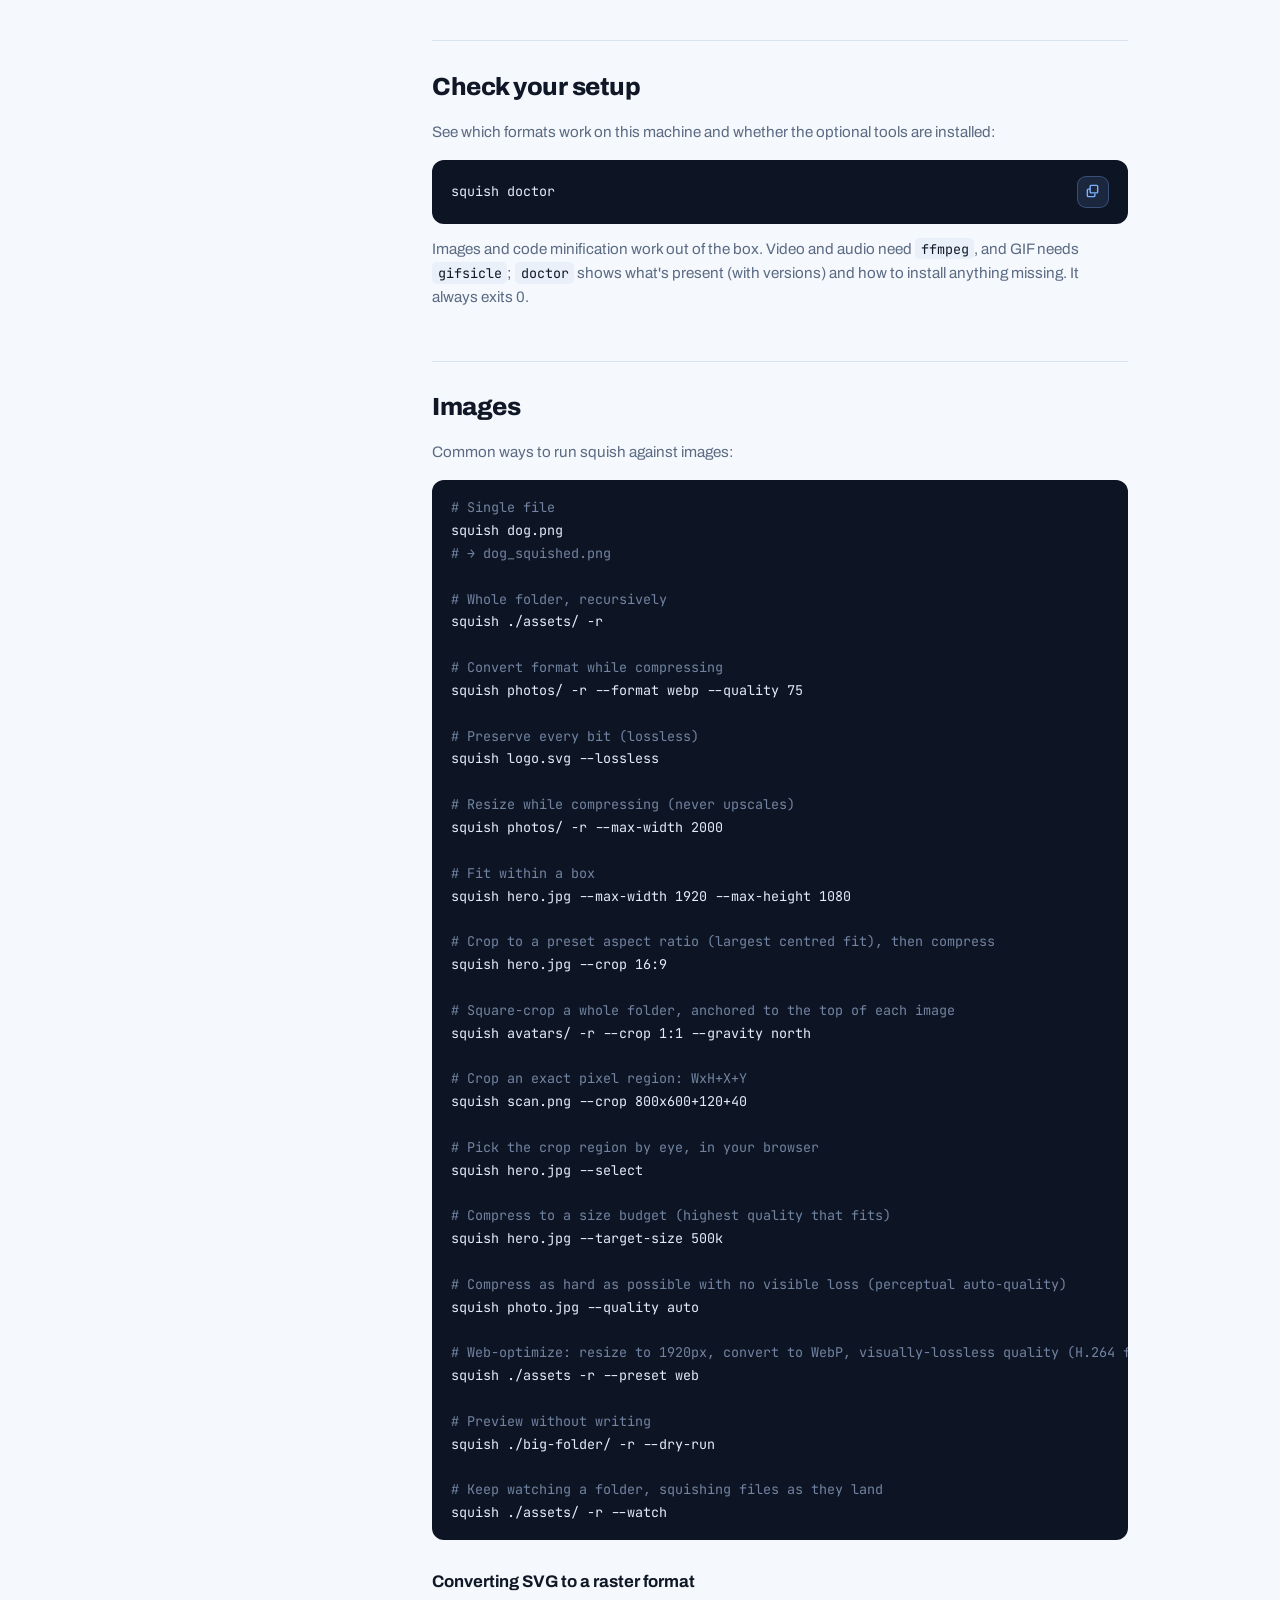
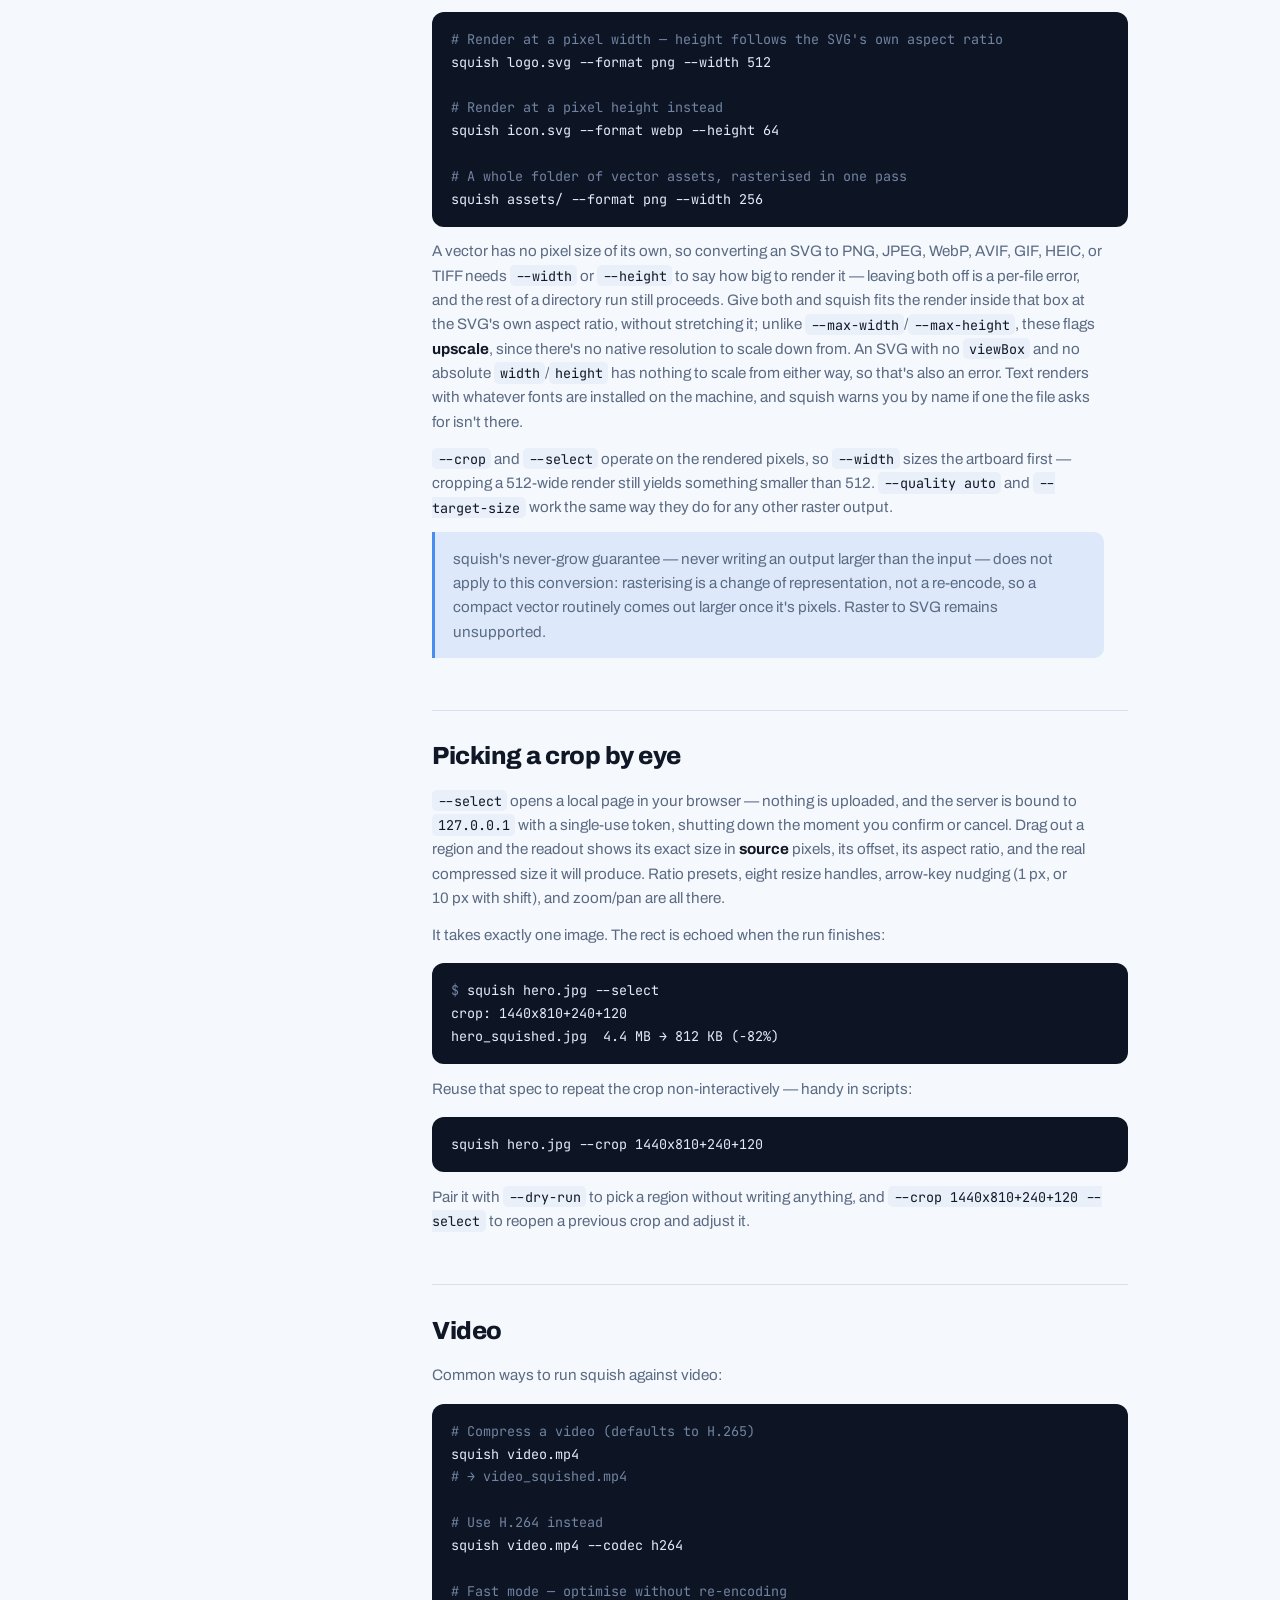
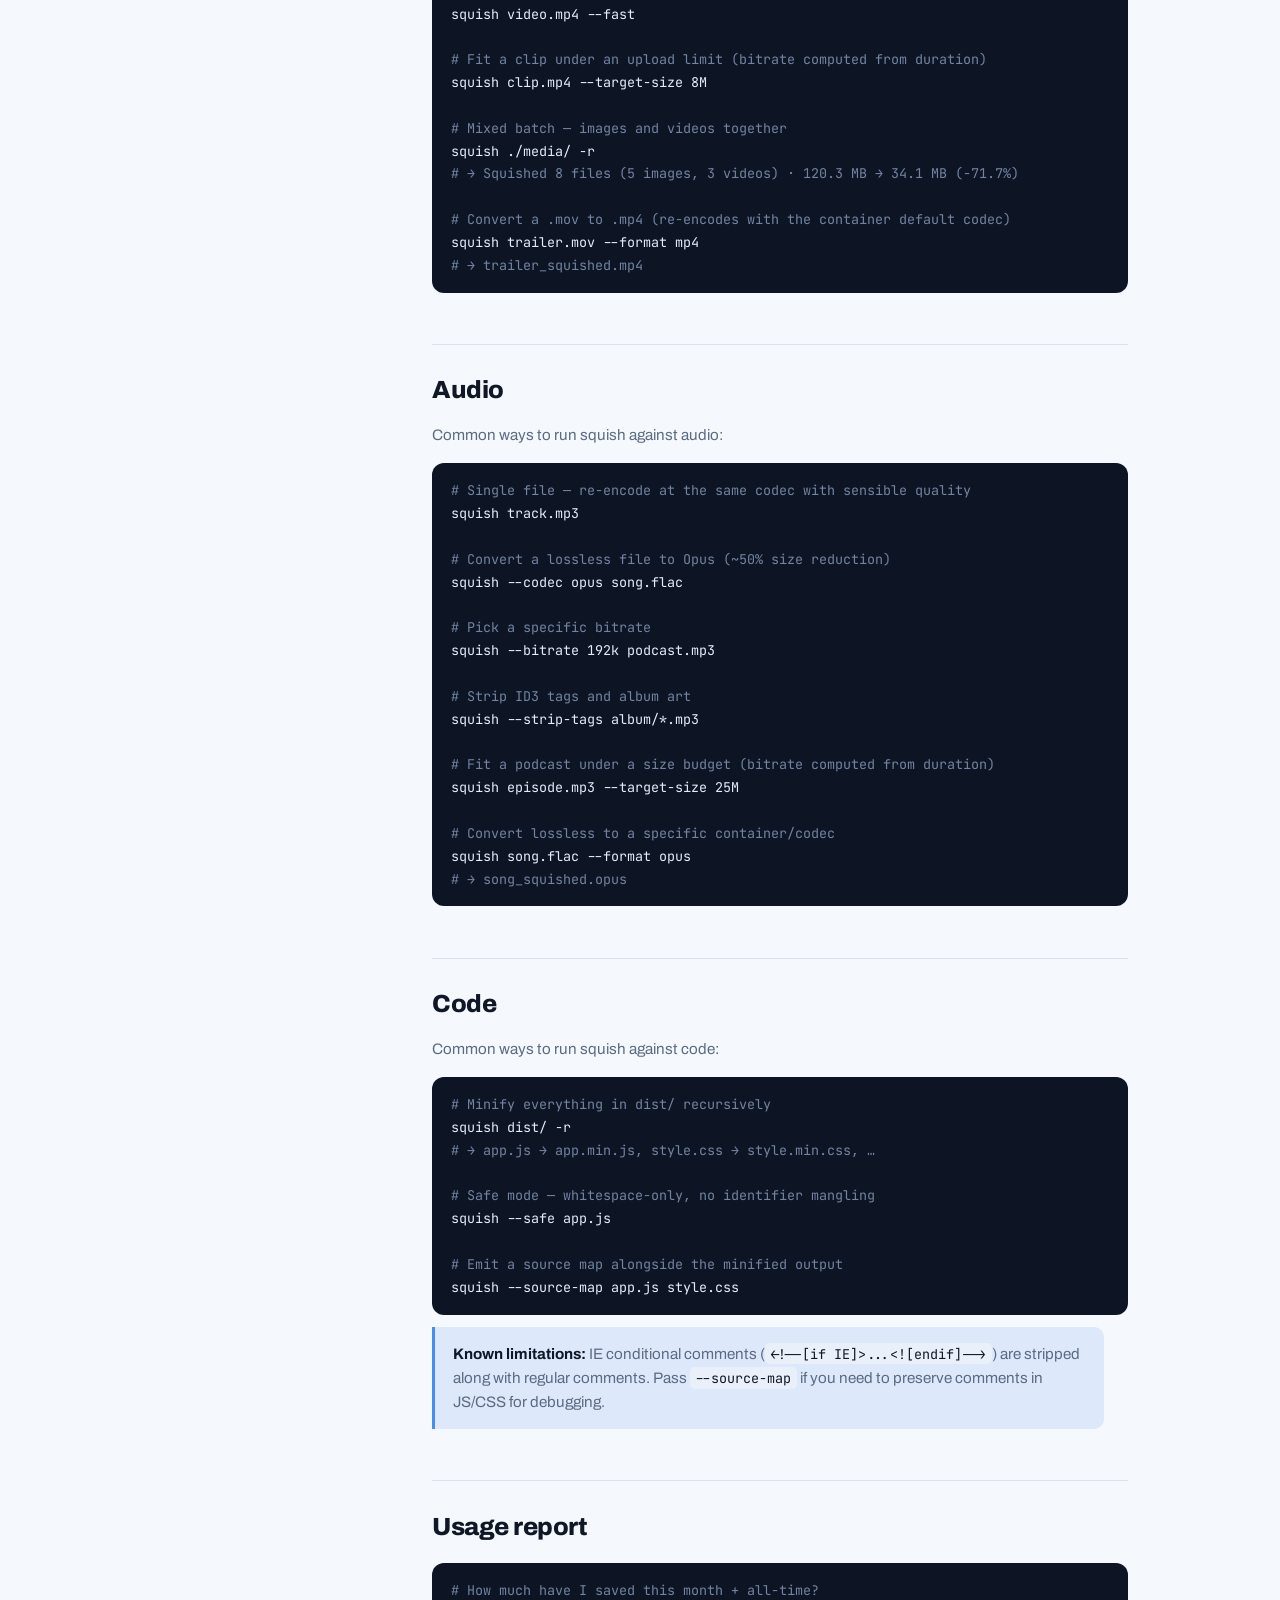
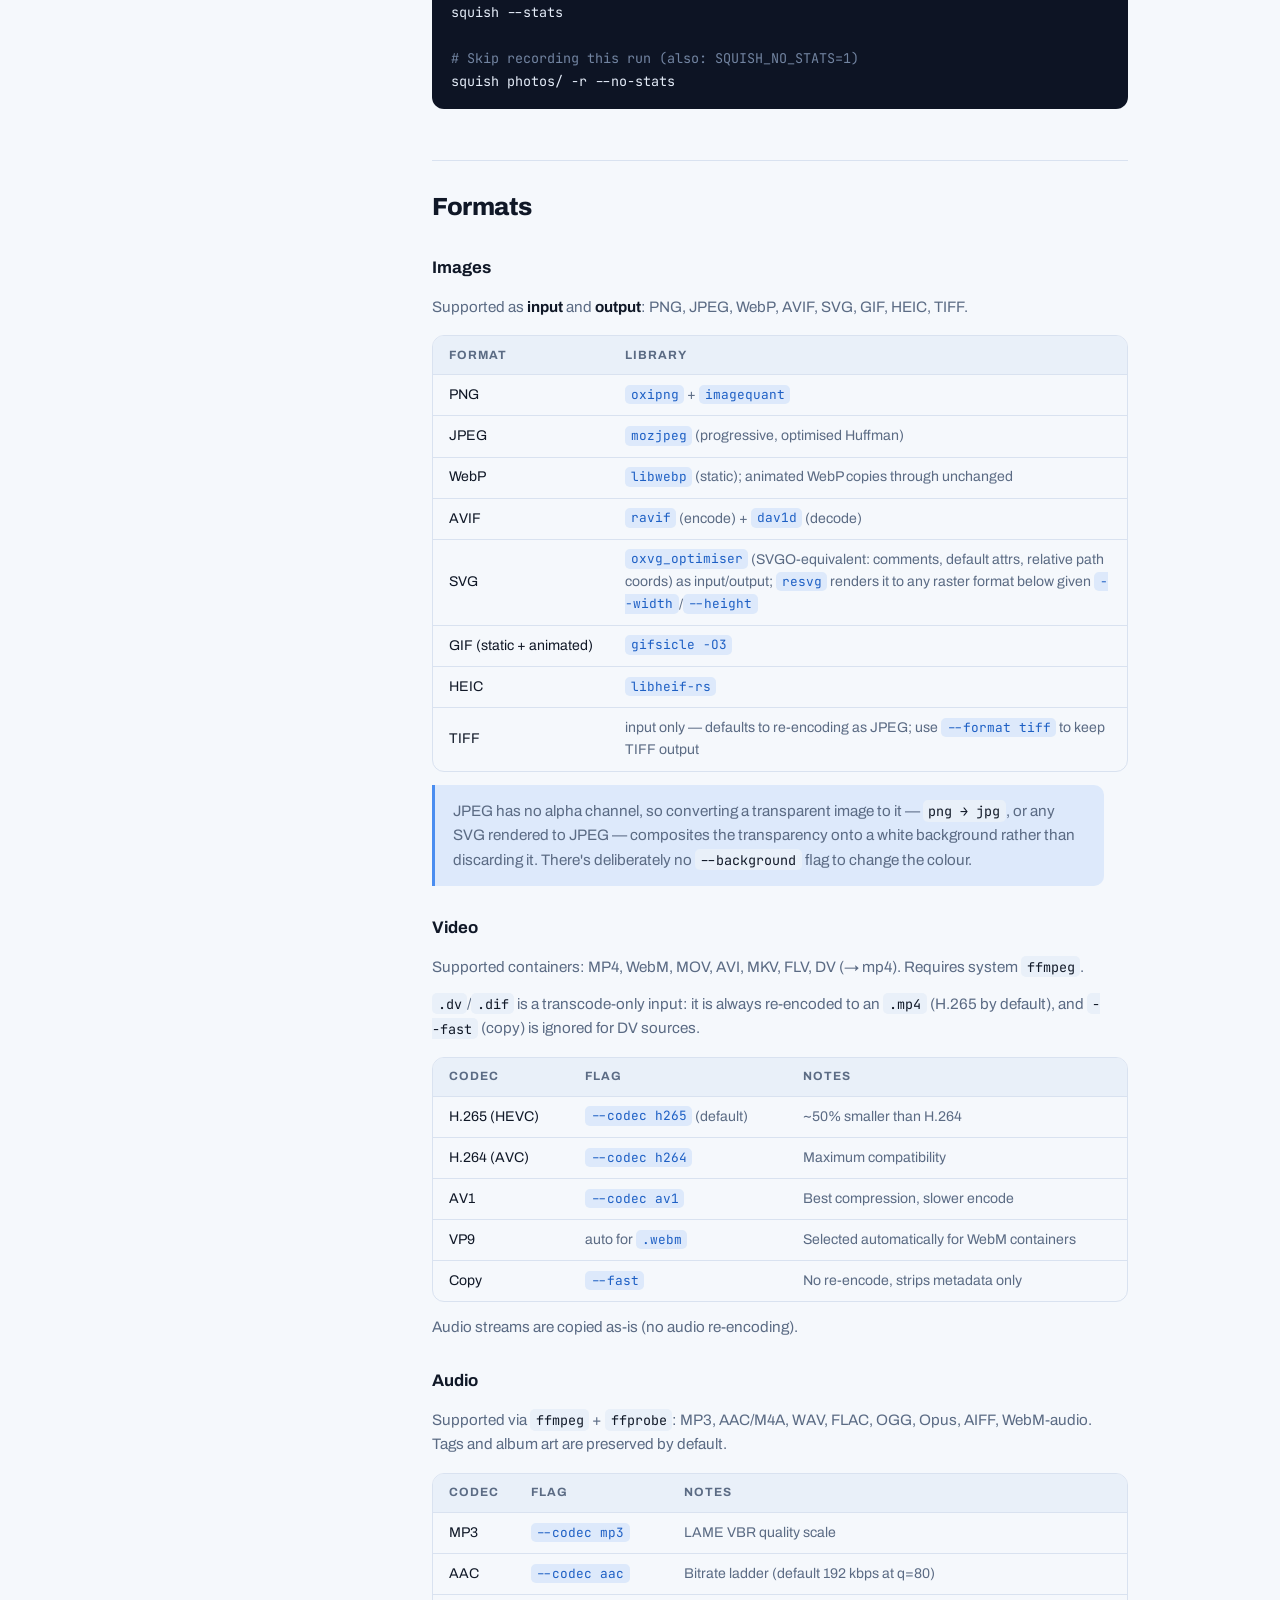
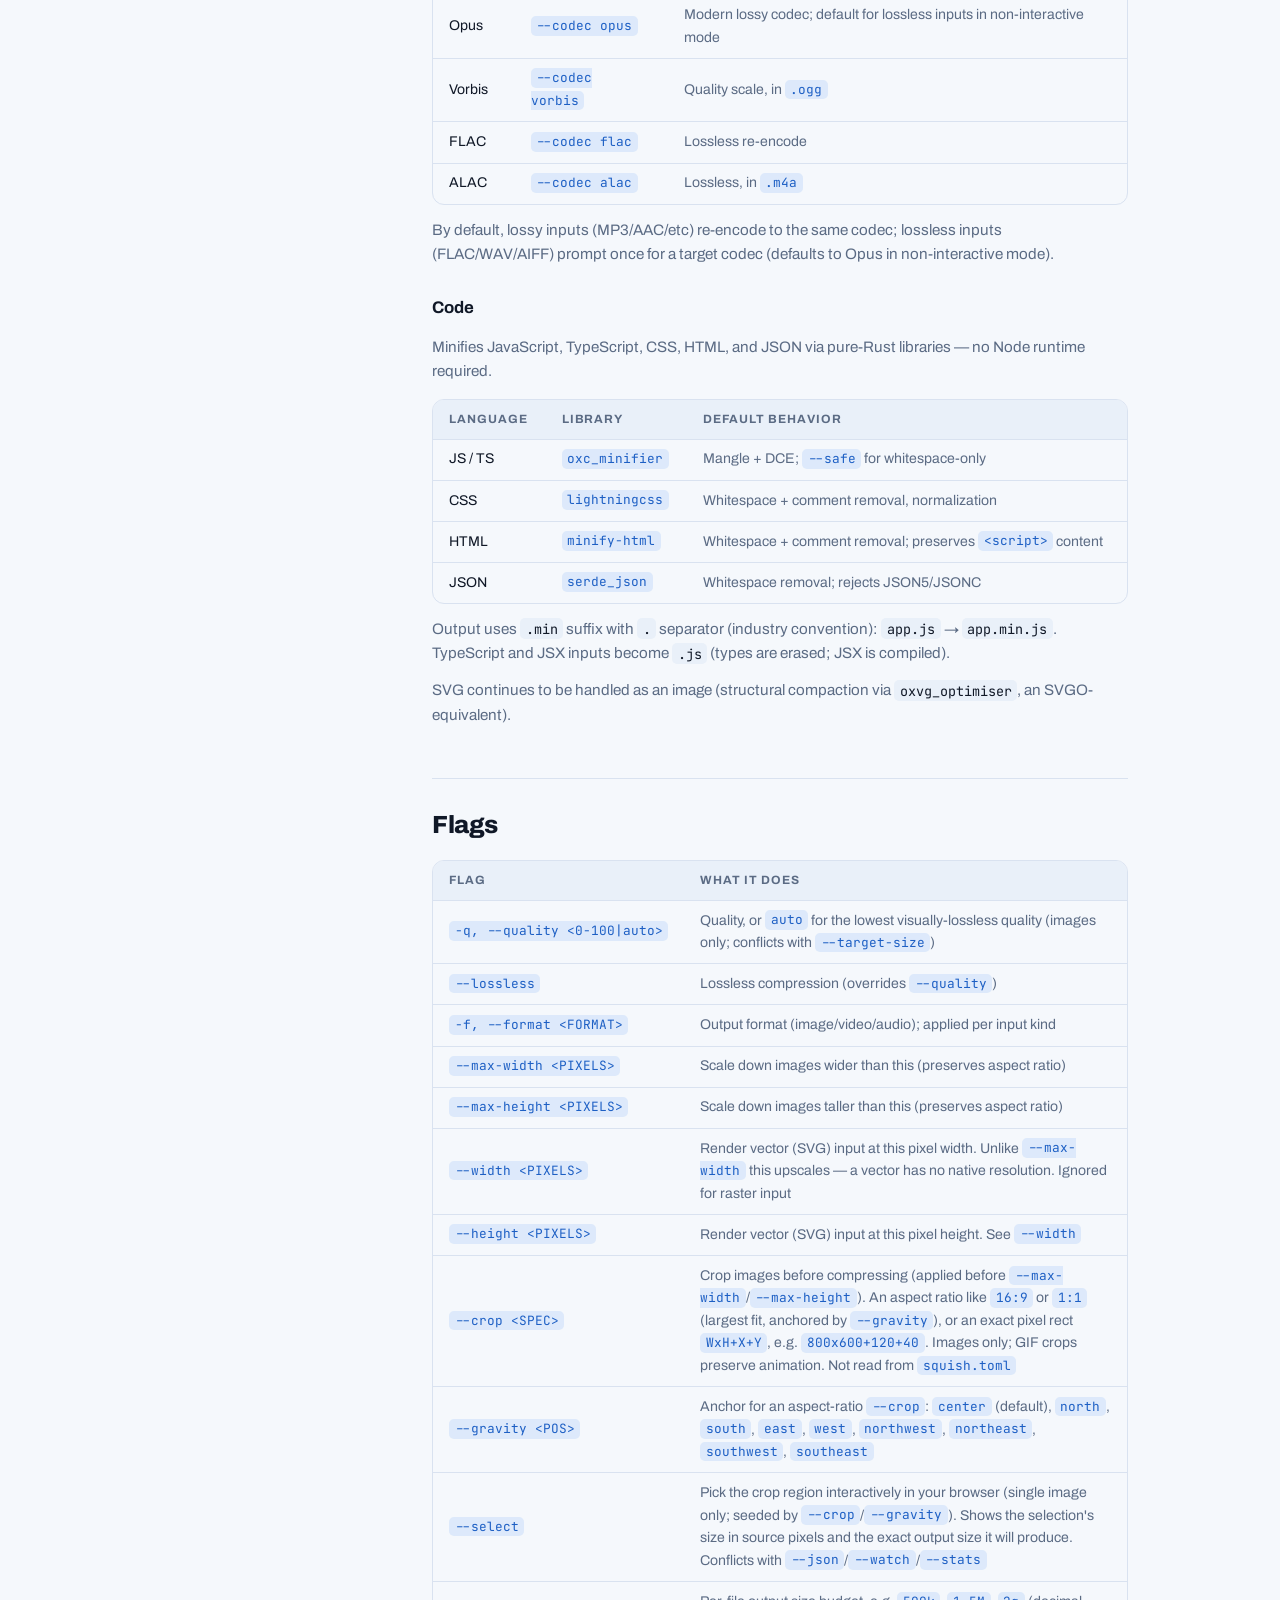
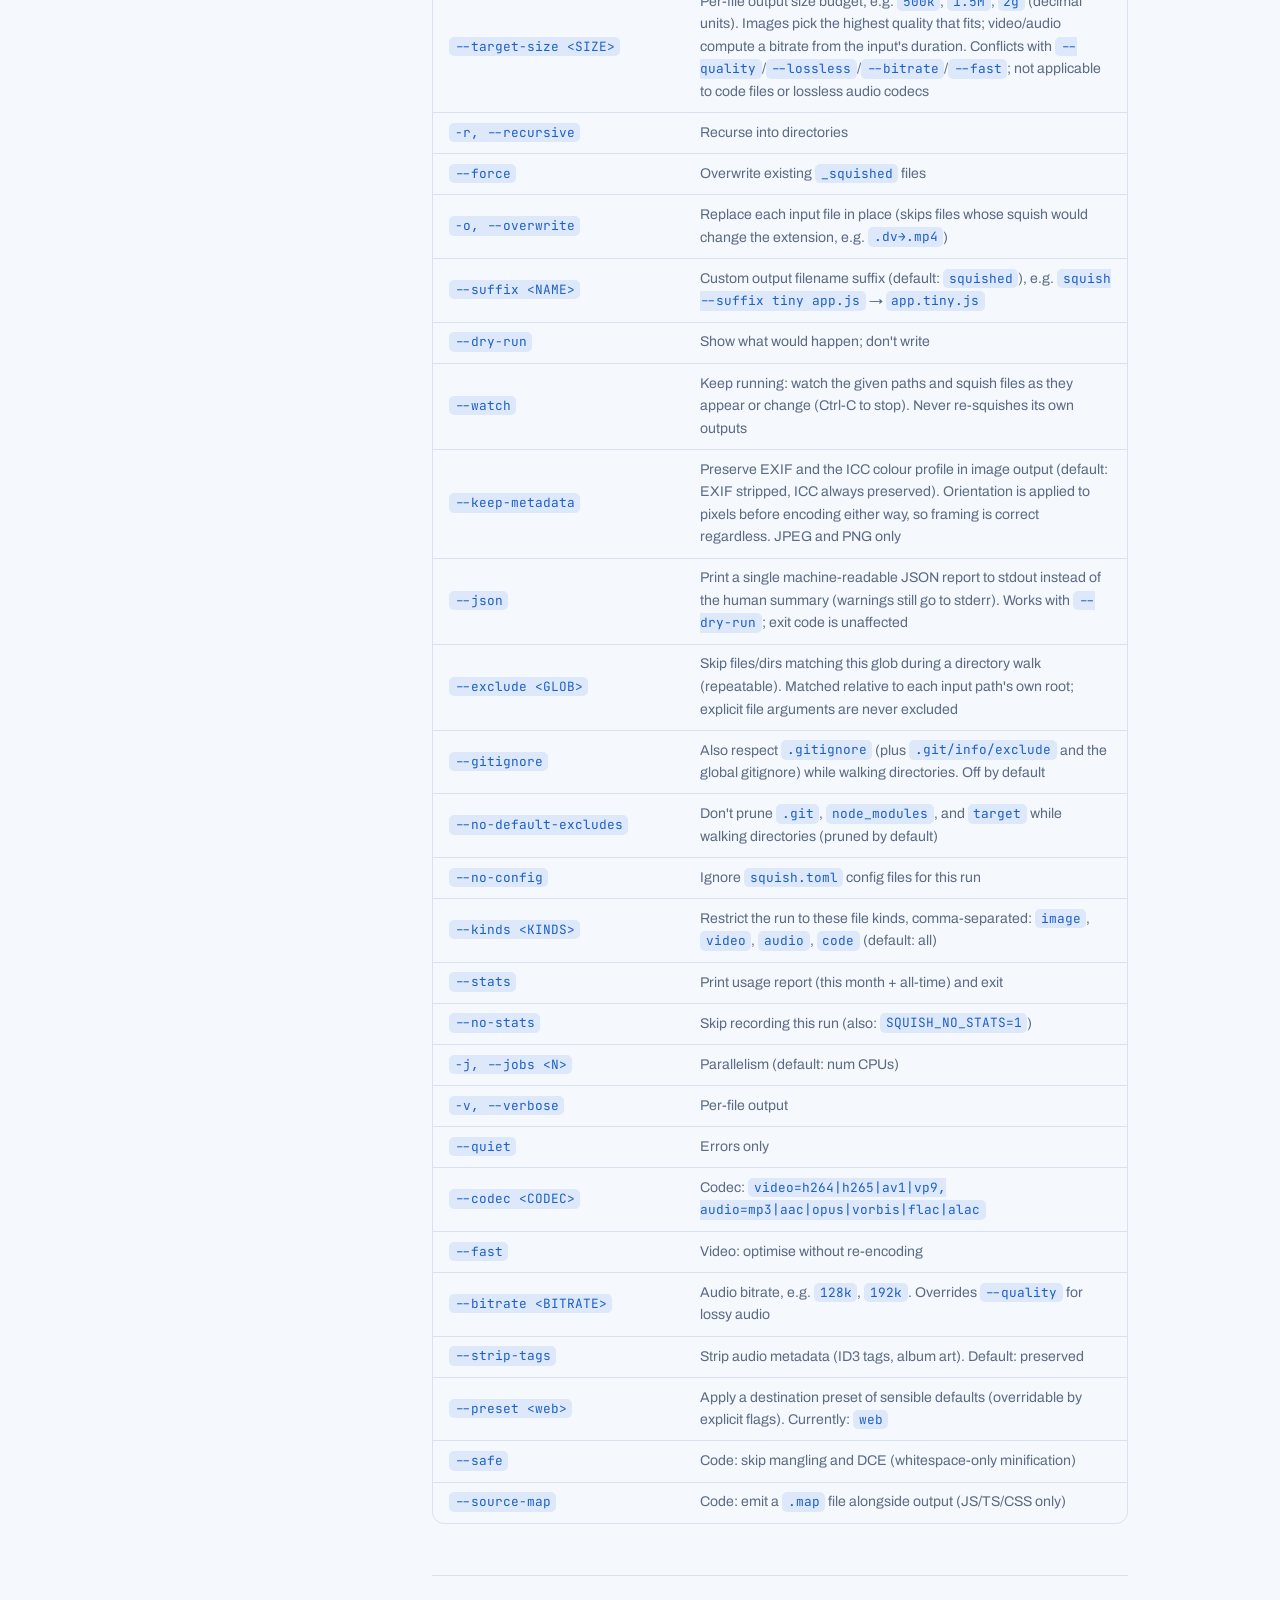
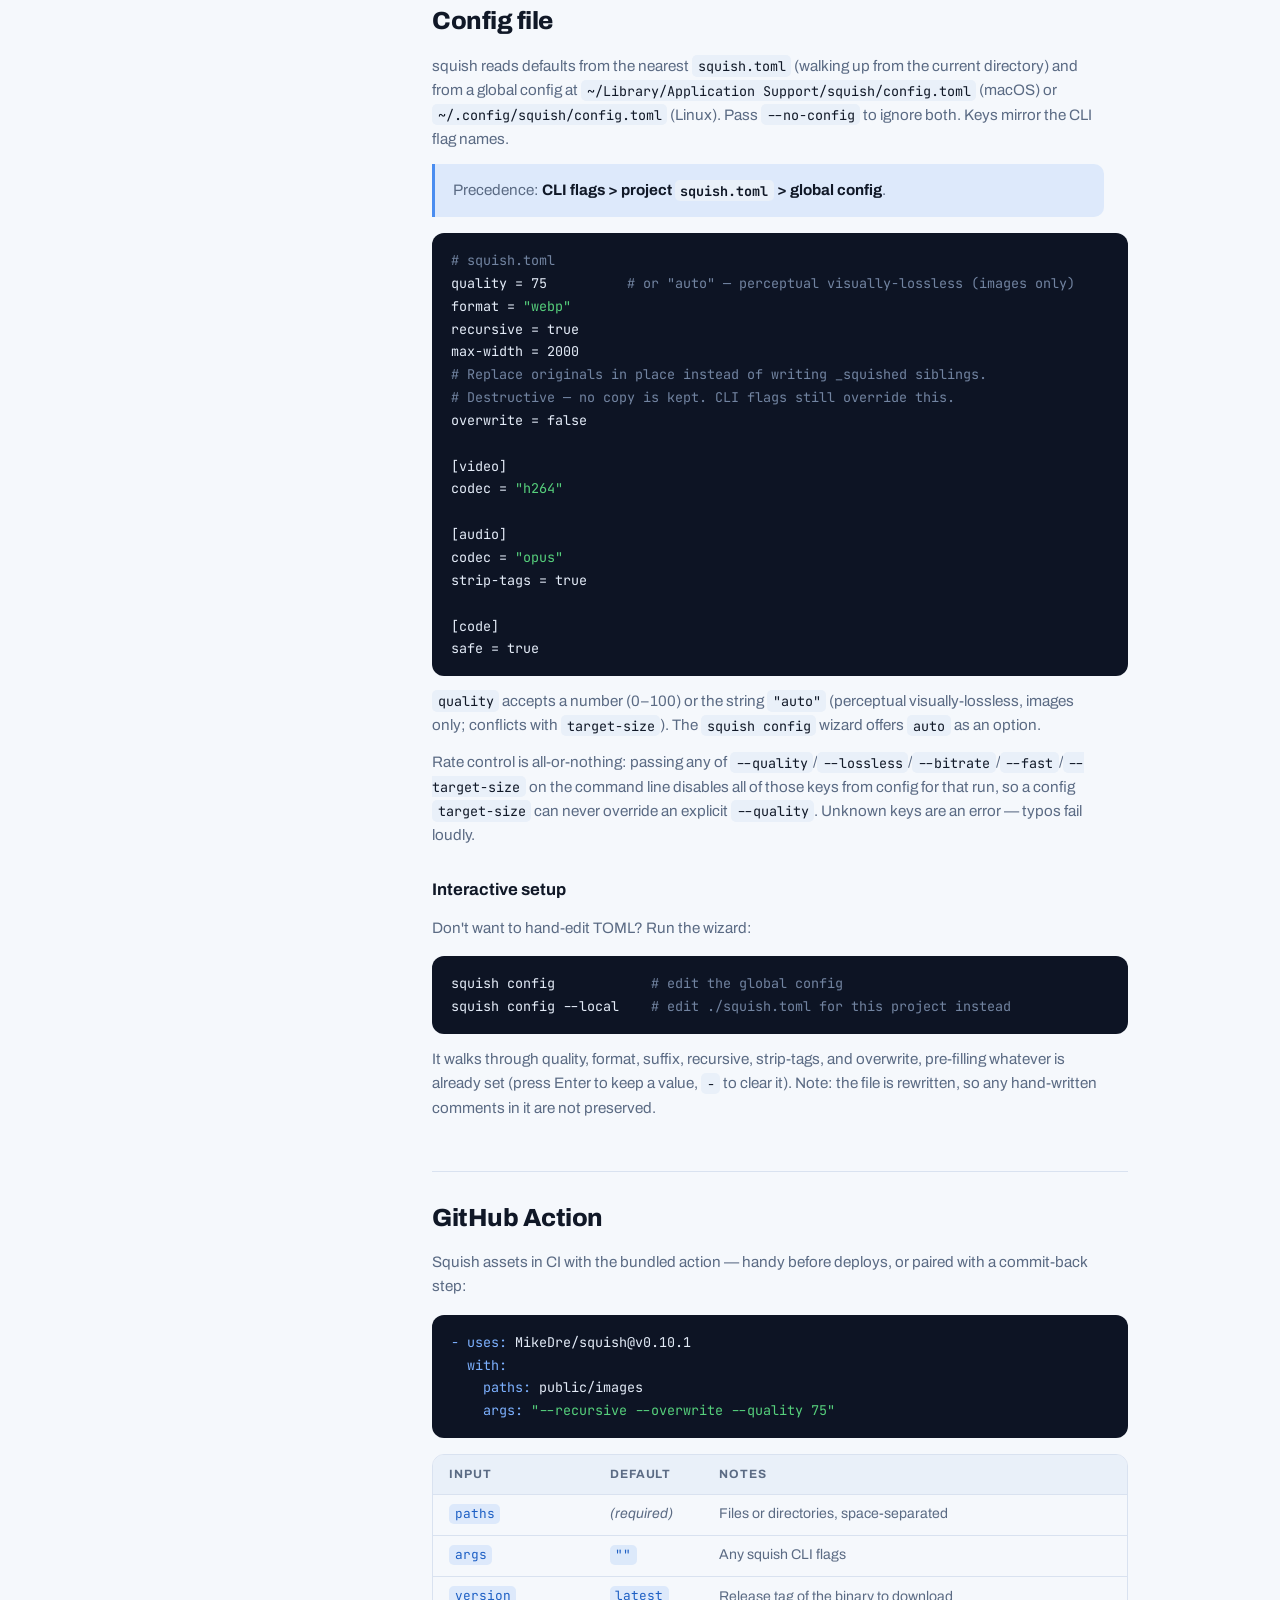
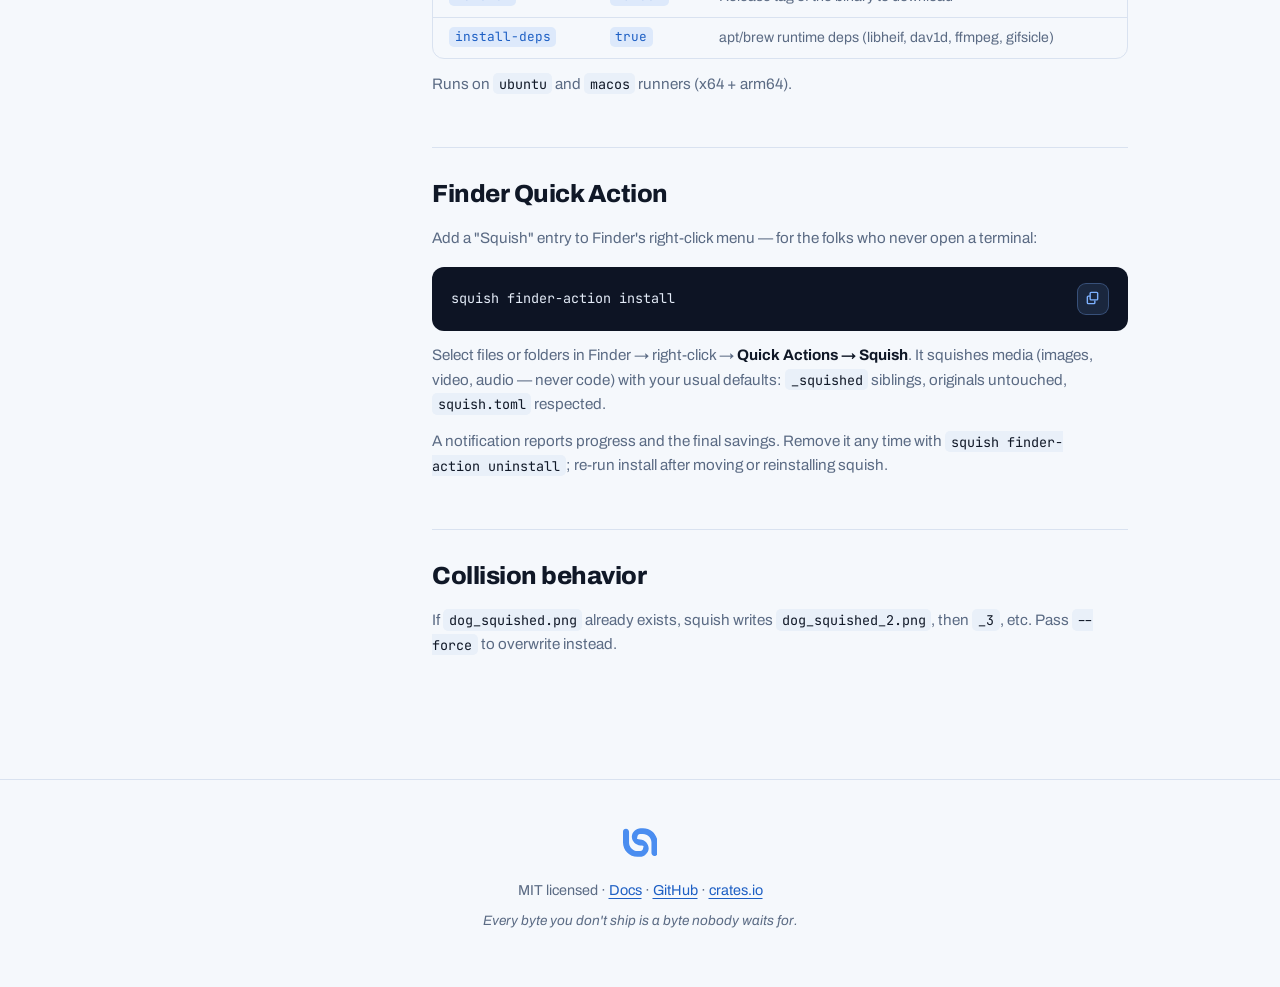
==== commit 38a9d72e: "🔖 Release: v0.10.1 (SVG text-fallback fix)" ====
--- a/site/docs.html
+++ b/site/docs.html
@@ -592,7 +592,7 @@
           <h2 class="docs-h2">GitHub Action</h2>
           <p>Squish assets in CI with the bundled action — handy before deploys, or paired
             with a commit-back step:</p>
-          <pre class="code-block"><code><span class="c-key">- uses:</span> MikeDre/squish@v0.10.0
+          <pre class="code-block"><code><span class="c-key">- uses:</span> MikeDre/squish@v0.10.1
   <span class="c-key">with:</span>
     <span class="c-key">paths:</span> public/images
     <span class="c-key">args:</span> <span class="c-str">"--recursive --overwrite --quality 75"</span></code></pre>
